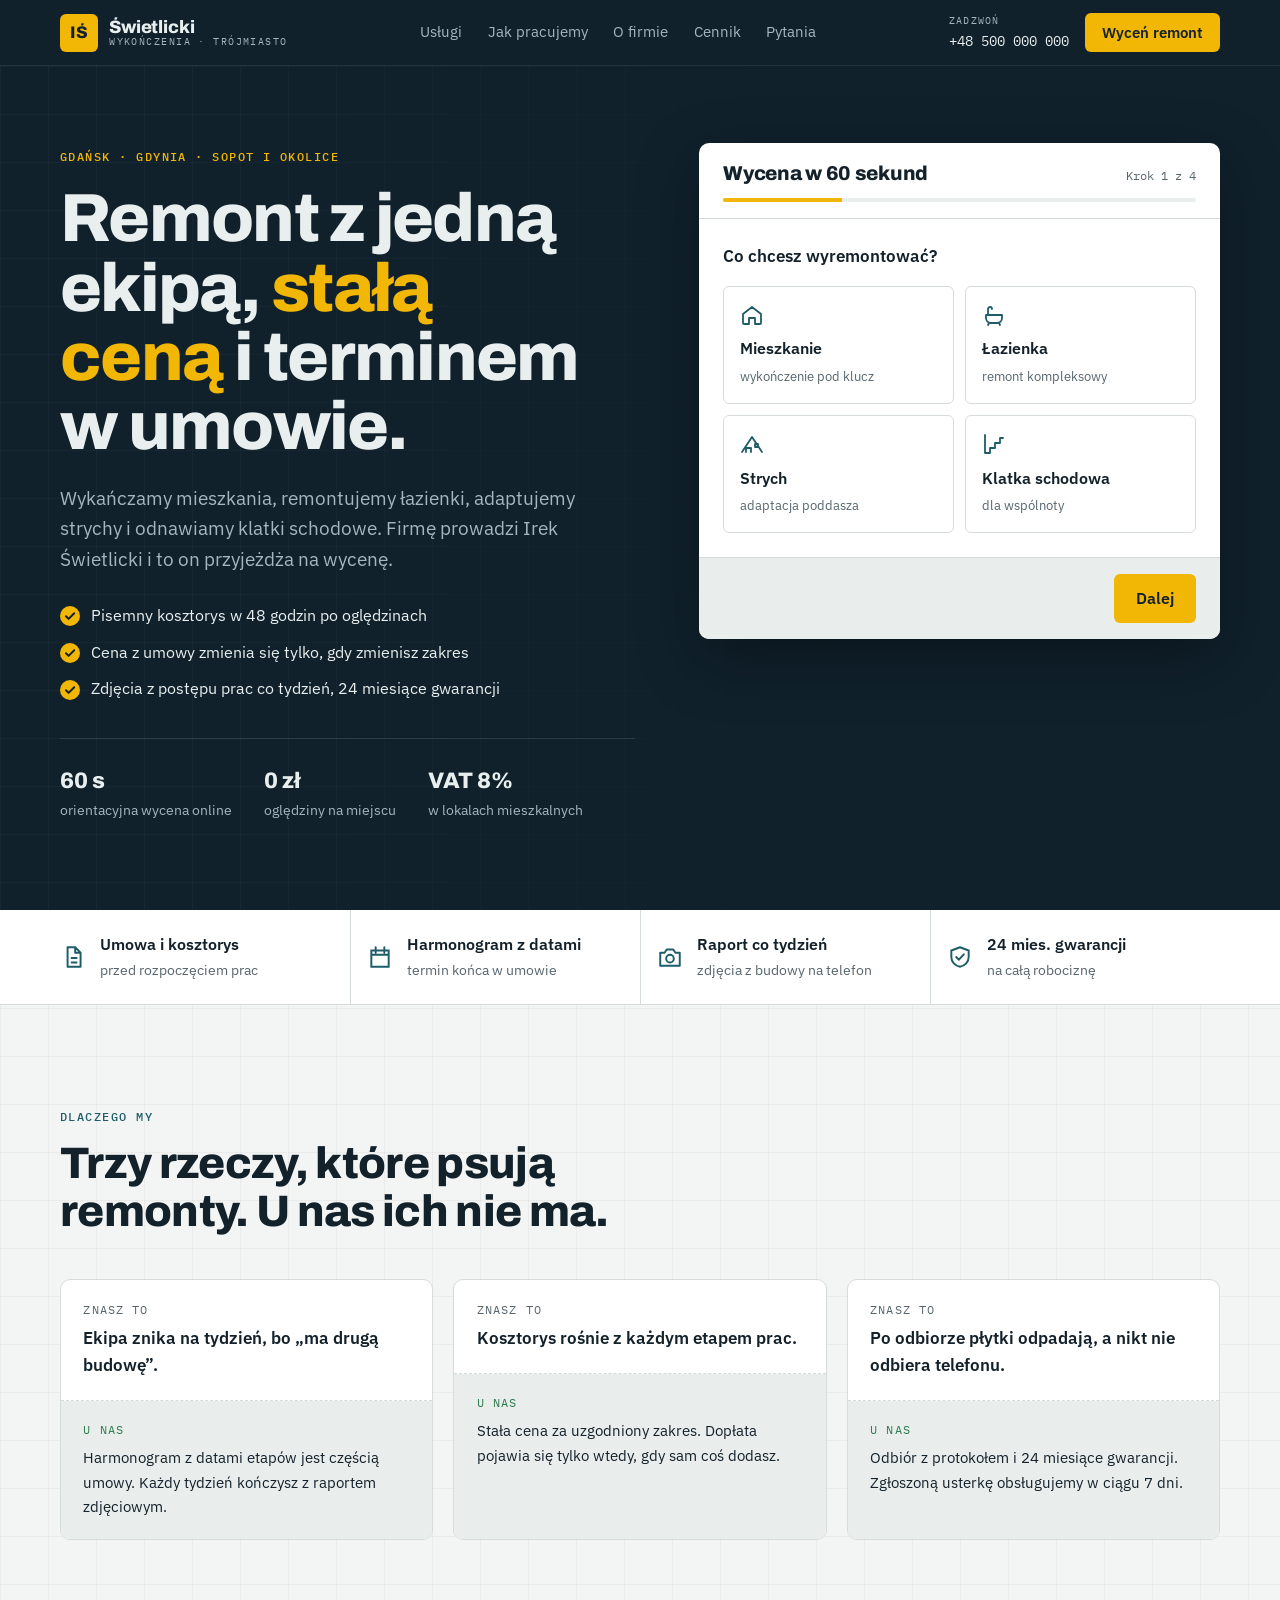
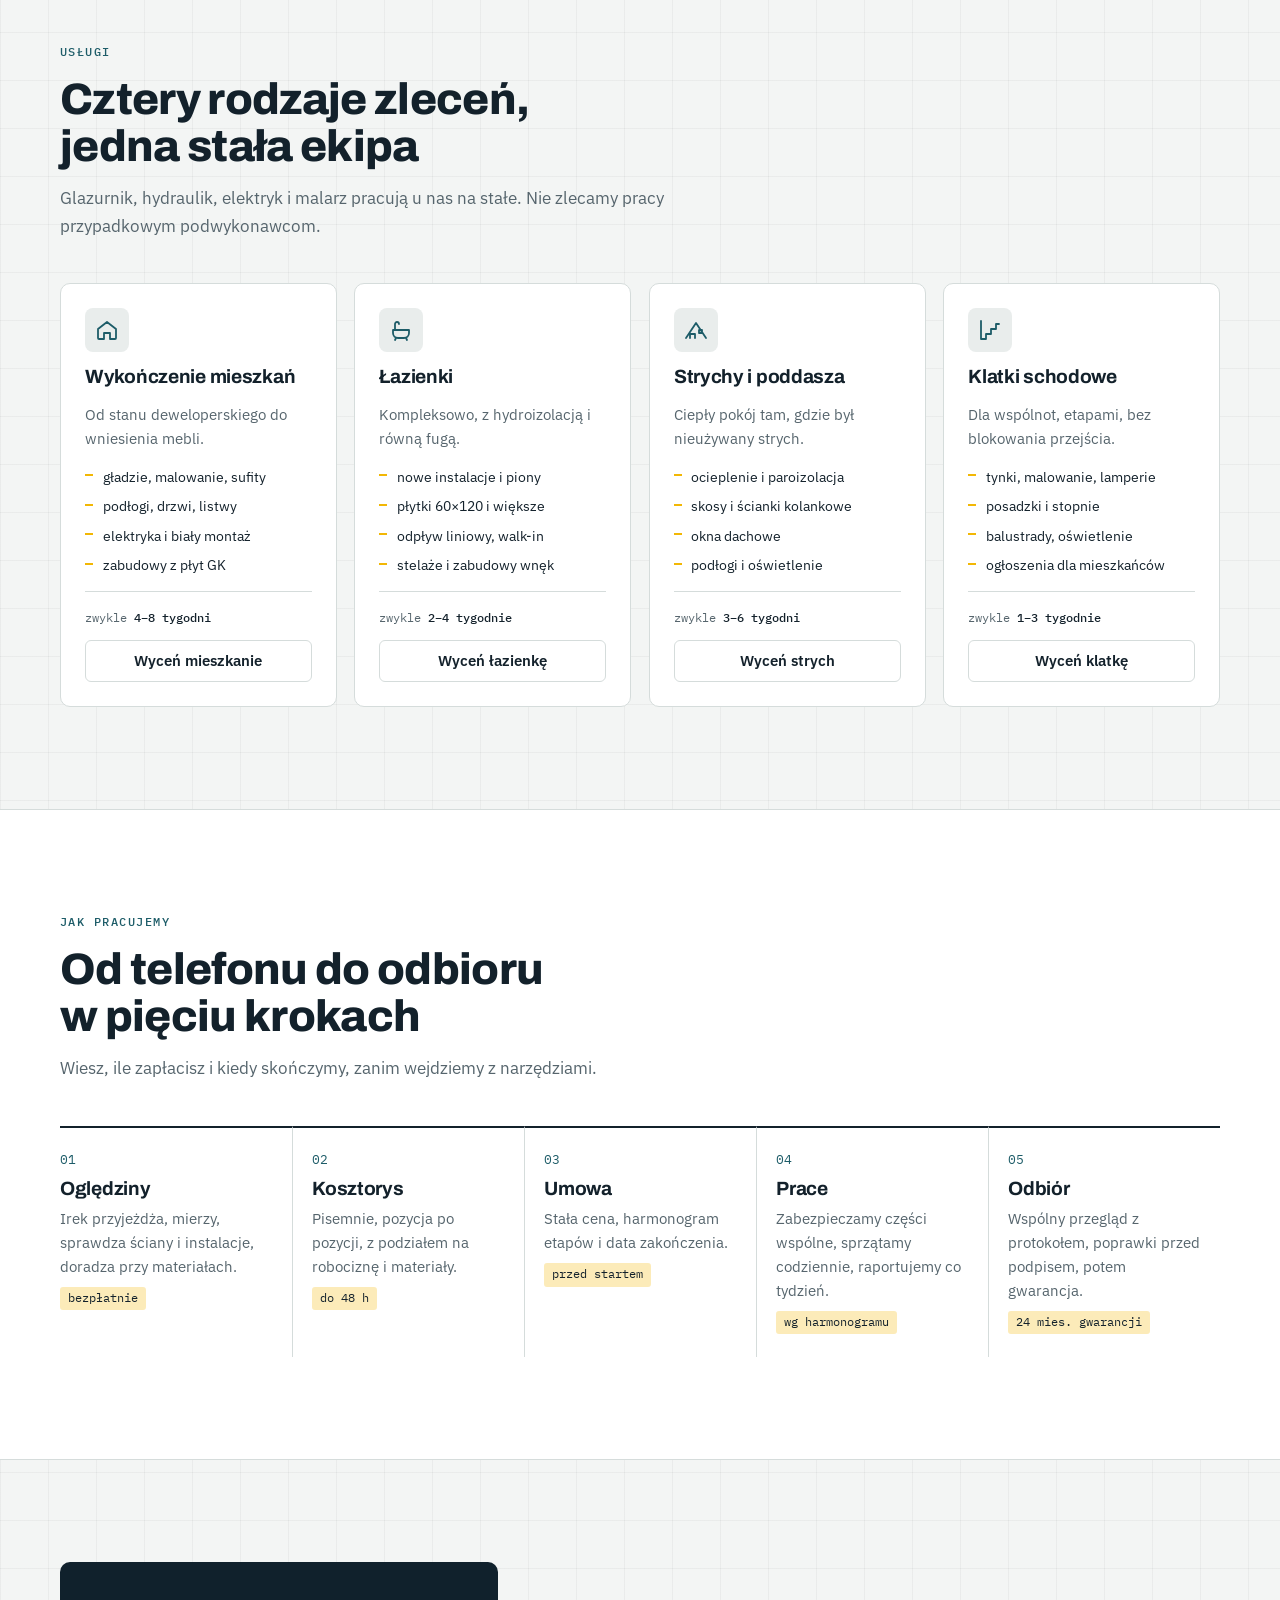
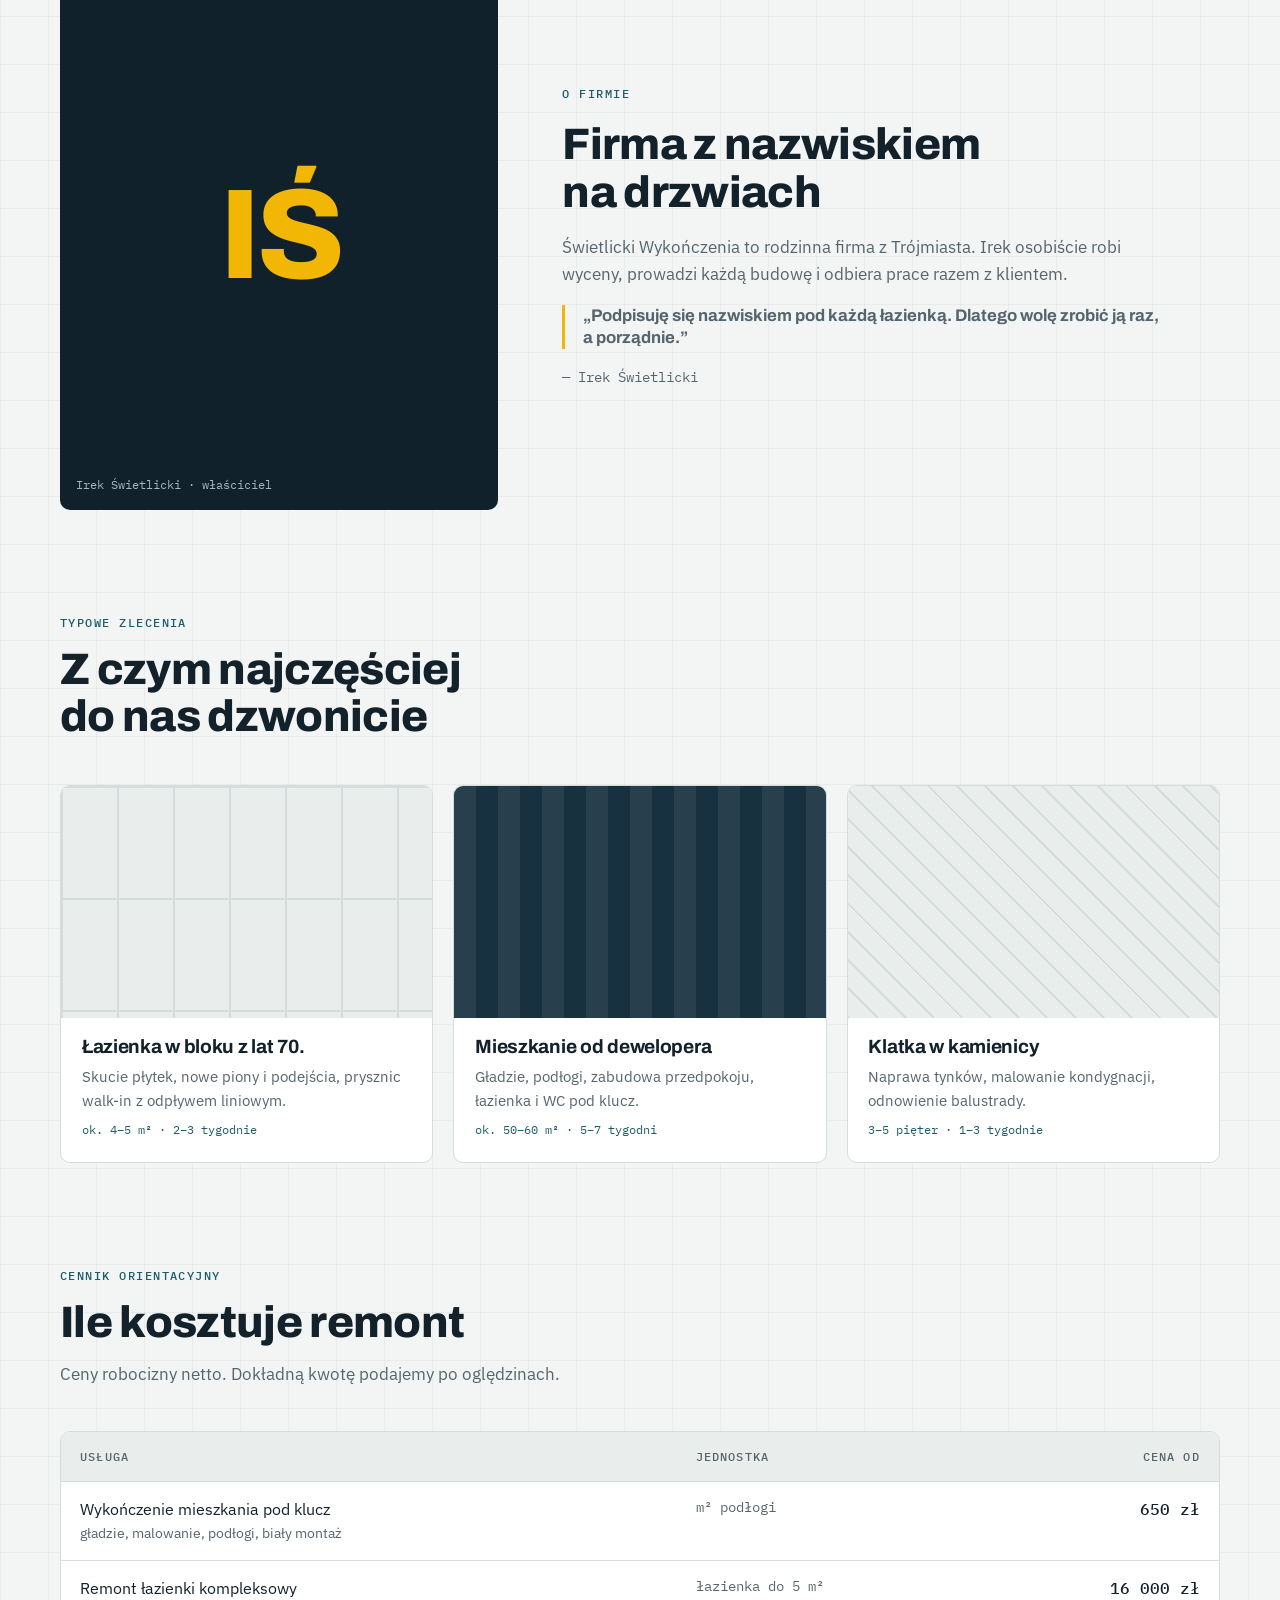
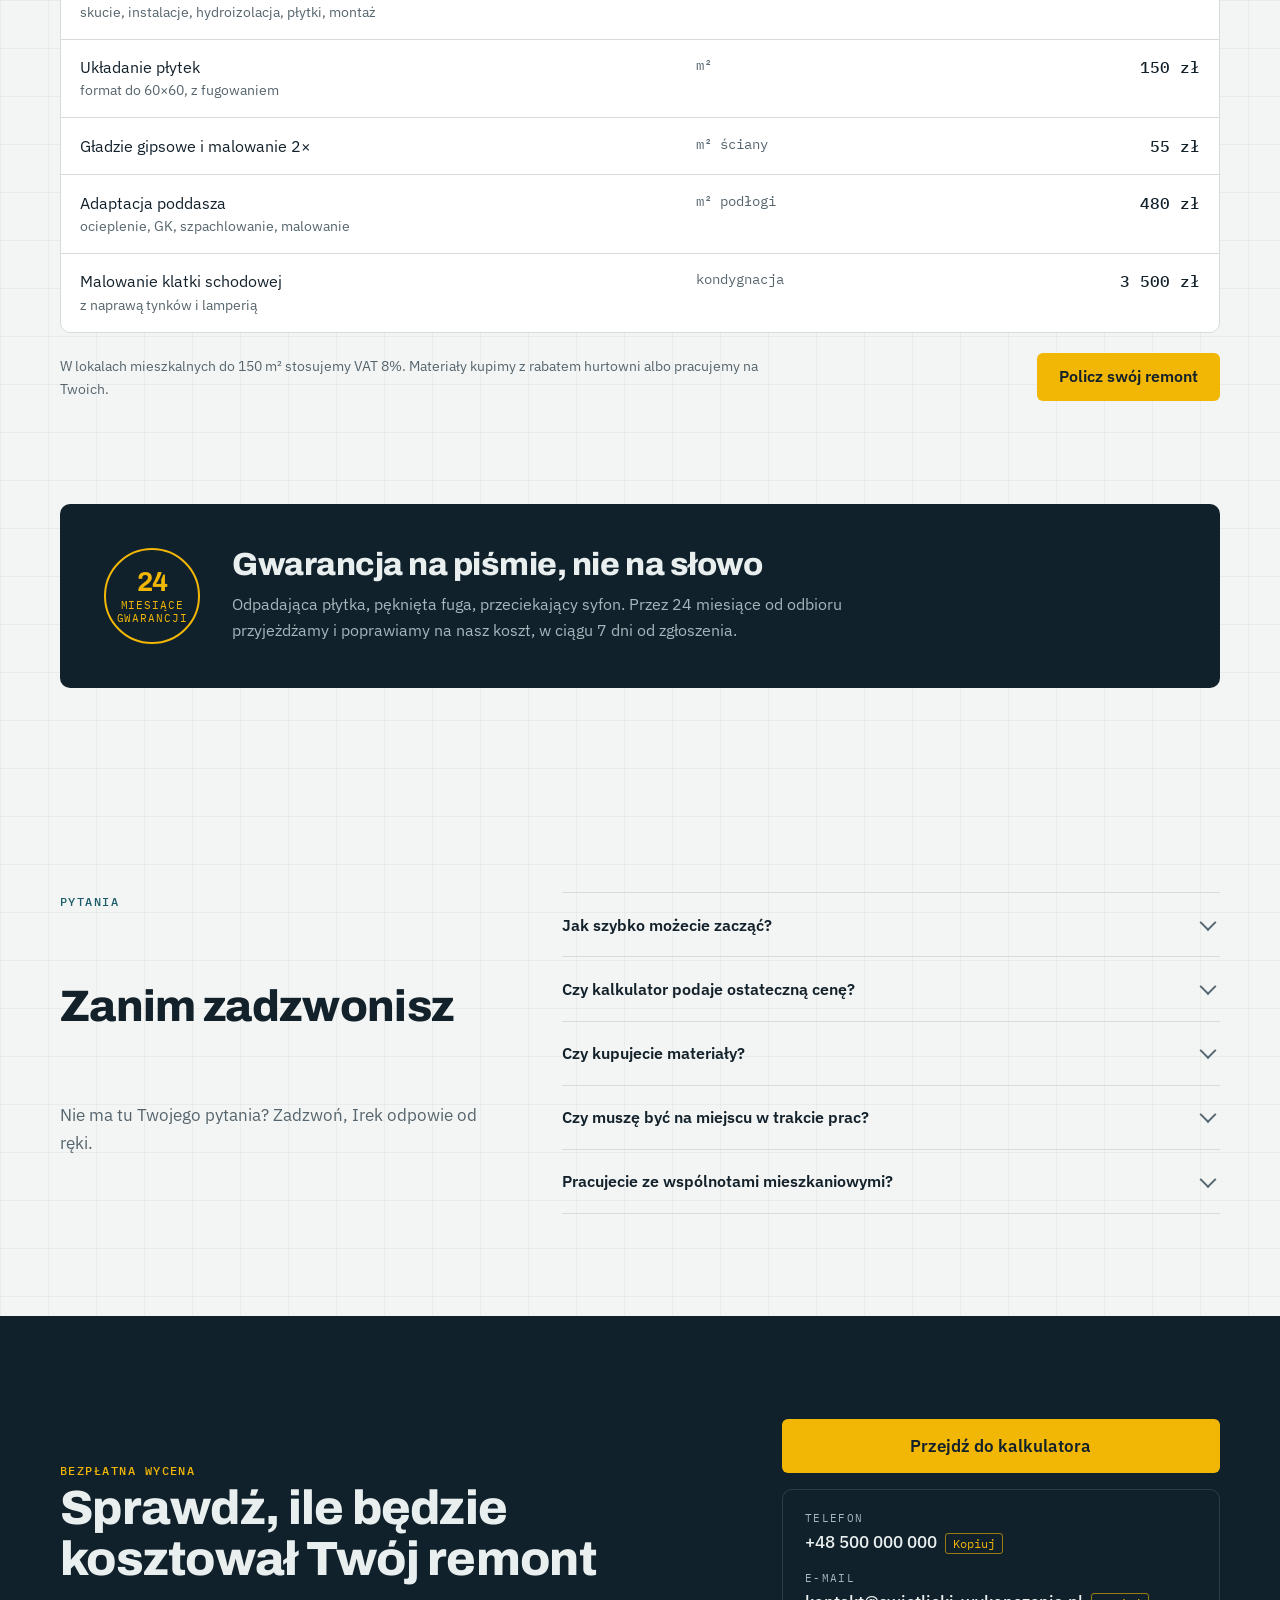
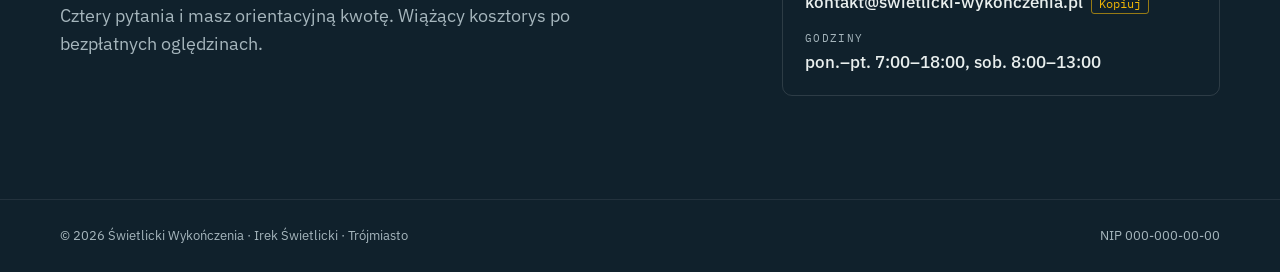
==== index.html @ 8add786a "Dodaj index.html Co-Authored-By: Claude Opus 5.5 <noreply@anthropic.com>" ====
<!doctype html>
<html lang="pl">
<head>
<meta charset="utf-8">
<meta name="viewport" content="width=device-width,initial-scale=1,viewport-fit=cover">
<meta name="robots" content="noindex">
<meta property="og:title" content="Świetlicki Wykończenia">
<meta property="og:description" content="Wykańczanie mieszkań, łazienek, strychów i klatek schodowych w Trójmieście. Wycena online w 60 sekund.">
<meta property="og:type" content="website">
<title>Świetlicki Wykończenia</title>
<meta name="claude:viewport-fit-sides" content="cover">
<meta name="description" content="Świetlicki Wykończenia — wykańczanie mieszkań, remonty łazienek, adaptacje strychów i klatek schodowych w Gdańsku, Gdyni i Sopocie. Wycena online w 60 sekund.">
<link rel="preconnect" href="https://fonts.googleapis.com">
<link rel="preconnect" href="https://fonts.gstatic.com" crossorigin>
<link rel="stylesheet" href="https://fonts.googleapis.com/css2?family=Archivo:wdth,wght@100,500..800&family=IBM+Plex+Sans:wght@400;500;600&family=IBM+Plex+Mono:wght@400;500&display=swap">
<style>
/* Układ: granatowy hero z kalkulatorem wyceny (lejek), dalej jasne sekcje na siatce fug; żółty tylko na akcjach */
:root{
  --bg:#F3F5F4; --surface:#FFFFFF; --sunk:#E9EDEC; --ink:#13212B; --muted:#56656D; --line:#D5DCDB;
  --navy:#10212C; --navy-2:#183140; --on-navy:#E9EFEE; --on-navy-muted:#A6B6BD;
  --accent:#F2B705; --accent-hover:#FFC51F; --on-accent:#13212B; --sea:#1D5C68; --ok:#2F7D4F;
  --grout:rgba(19,33,43,.045);
  --f-display:"Archivo","Helvetica Neue",Arial,sans-serif;
  --f-body:"IBM Plex Sans",system-ui,-apple-system,"Segoe UI",sans-serif;
  --f-mono:"IBM Plex Mono",ui-monospace,Menlo,Consolas,monospace;
  --r:6px; --r-lg:10px; --max:1200px;
  --shadow:0 1px 2px rgba(16,33,44,.06),0 8px 28px rgba(16,33,44,.08);
}
@media (prefers-color-scheme:dark){:root:not([data-theme="light"]){
  --bg:#0D171E; --surface:#15222B; --sunk:#111D25; --ink:#E6ECEB; --muted:#97A7AE; --line:#263843;
  --navy:#0A141A; --navy-2:#13232D; --sea:#7DBDC9; --ok:#5DBB83; --grout:rgba(230,236,235,.04);
  --shadow:0 1px 2px rgba(0,0,0,.3),0 8px 28px rgba(0,0,0,.35); color-scheme:dark}}
:root[data-theme="dark"]{
  --bg:#0D171E; --surface:#15222B; --sunk:#111D25; --ink:#E6ECEB; --muted:#97A7AE; --line:#263843;
  --navy:#0A141A; --navy-2:#13232D; --sea:#7DBDC9; --ok:#5DBB83; --grout:rgba(230,236,235,.04);
  --shadow:0 1px 2px rgba(0,0,0,.3),0 8px 28px rgba(0,0,0,.35); color-scheme:dark}

*{box-sizing:border-box}
[hidden]{display:none!important}
html{scroll-behavior:smooth;scroll-padding-top:84px}
@media (prefers-reduced-motion:reduce){html{scroll-behavior:auto}*{transition:none!important;animation:none!important}}
body{background:var(--bg);color:var(--ink);font-family:var(--f-body);font-size:1rem;line-height:1.6;-webkit-font-smoothing:antialiased;
  background-image:linear-gradient(var(--grout) 1px,transparent 1px),linear-gradient(90deg,var(--grout) 1px,transparent 1px);background-size:48px 48px}
body::before{content:"";position:fixed;inset:0 0 auto;height:env(safe-area-inset-top,0px);z-index:40;background:var(--navy)}
a{color:inherit}
:focus-visible{outline:3px solid var(--accent);outline-offset:2px}
.wrap{max-width:var(--max);margin-inline:auto;padding-left:max(20px,env(safe-area-inset-left,0px));padding-right:max(20px,env(safe-area-inset-right,0px))}
h1,h2,h3{font-family:var(--f-display);line-height:1.08;text-wrap:balance;margin:0;letter-spacing:-.015em;font-stretch:100%}
h2{font-size:clamp(1.9rem,3.6vw,2.75rem);font-weight:800}
h3{font-size:1.2rem;font-weight:700}
p{margin:0}
.eyebrow{font-family:var(--f-mono);font-size:.76rem;letter-spacing:.12em;text-transform:uppercase;color:var(--sea);font-weight:500}
section{padding-block:clamp(4rem,8vw,6.5rem)}
.sec-head{display:grid;gap:.85rem;max-width:42rem;margin-bottom:2.75rem}
.sec-head p{color:var(--muted);font-size:1.08rem}
.center{margin-inline:auto;text-align:center}

.btn{display:inline-flex;align-items:center;justify-content:center;gap:.55rem;font-family:var(--f-body);font-weight:600;font-size:1rem;text-decoration:none;
  padding:.85rem 1.3rem;border-radius:var(--r);border:1.5px solid transparent;cursor:pointer;transition:background .15s,transform .15s,border-color .15s;line-height:1.2}
.btn-primary{background:var(--accent);color:var(--on-accent)}
.btn-primary:hover{background:var(--accent-hover)}
.btn-primary:active{transform:translateY(1px)}
.btn-line{background:transparent;color:var(--ink);border-color:var(--line)}
.btn-line:hover{border-color:var(--ink)}
.btn-lg{padding:1rem 1.6rem;font-size:1.05rem}

/* header */
header{position:sticky;top:env(safe-area-inset-top,0px);z-index:30;background:var(--navy);color:var(--on-navy);border-bottom:1px solid rgba(255,255,255,.08)}
.nav{display:flex;align-items:center;justify-content:space-between;gap:1.25rem;padding-block:.8rem}
.logo{display:flex;align-items:center;gap:.7rem;text-decoration:none;line-height:1.05}
.logo-mark{width:38px;height:38px;flex:none;border-radius:6px;background:var(--accent);color:var(--on-accent);display:grid;place-items:center;
  font-family:var(--f-display);font-weight:800;font-size:1.05rem;letter-spacing:-.02em}
.logo b{display:block;font-family:var(--f-display);font-weight:800;font-size:1.12rem;letter-spacing:-.01em}
.logo small{display:block;font-family:var(--f-mono);font-size:.64rem;letter-spacing:.14em;color:var(--on-navy-muted);text-transform:uppercase}
.nav ul{display:flex;gap:1.6rem;list-style:none;margin:0;padding:0;font-size:.94rem}
.nav ul a{text-decoration:none;color:var(--on-navy-muted)}
.nav ul a:hover{color:var(--on-navy)}
.nav-right{display:flex;align-items:center;gap:1rem}
.nav-phone{font-family:var(--f-mono);font-size:.9rem;color:var(--on-navy);white-space:nowrap}
.nav-phone span{display:block;font-size:.64rem;letter-spacing:.12em;color:var(--on-navy-muted);text-transform:uppercase}
.nav .btn{padding:.6rem 1rem;font-size:.92rem}
@media (max-width:1020px){.nav ul{display:none}}
@media (max-width:640px){.nav-phone,.nav .btn{display:none}}

/* hero */
.hero{background:var(--navy);color:var(--on-navy);position:relative;overflow:hidden;padding-block:clamp(2.75rem,6vw,5rem) clamp(3rem,7vw,5.5rem)}
.hero::before{content:"";position:absolute;inset:0;pointer-events:none;
  background-image:linear-gradient(rgba(255,255,255,.035) 1px,transparent 1px),linear-gradient(90deg,rgba(255,255,255,.035) 1px,transparent 1px);background-size:48px 48px;
  mask-image:linear-gradient(90deg,#000 0%,transparent 70%)}
.hero-grid{position:relative;display:grid;grid-template-columns:1.05fr .95fr;gap:clamp(2rem,5vw,4.5rem);align-items:start}
.hero-grid>*{min-width:0}
@media (max-width:960px){.hero-grid{grid-template-columns:1fr}}
.hero .eyebrow{color:var(--accent)}
.hero h1{font-size:clamp(2.4rem,5.4vw,4.25rem);font-weight:800;letter-spacing:-.025em;margin-top:1rem;line-height:1.02}
.hero h1 em{font-style:normal;color:var(--accent)}
.hero .lead{font-size:clamp(1.05rem,1.5vw,1.2rem);color:var(--on-navy-muted);max-width:34rem;margin-top:1.3rem}
.checks{list-style:none;margin:1.75rem 0 0;padding:0;display:grid;gap:.7rem}
.checks li{display:flex;gap:.7rem;align-items:flex-start}
.checks svg{flex:none;margin-top:.2rem}
.hero-meta{display:flex;flex-wrap:wrap;gap:1.25rem 2rem;margin-top:2.25rem;padding-top:1.5rem;border-top:1px solid rgba(255,255,255,.1)}
.hero-meta div{display:grid;gap:.1rem}
.hero-meta b{font-family:var(--f-display);font-size:1.4rem;font-weight:800}
.hero-meta span{font-size:.85rem;color:var(--on-navy-muted)}

/* kalkulator / lejek */
.quiz{background:var(--surface);color:var(--ink);border-radius:var(--r-lg);box-shadow:0 20px 60px rgba(0,0,0,.35);overflow:hidden}
.quiz-head{padding:1.25rem 1.5rem 1rem;border-bottom:1px solid var(--line);display:grid;gap:.75rem}
.quiz-title{display:flex;justify-content:space-between;align-items:baseline;gap:1rem}
.quiz-title h2{font-size:1.25rem;font-weight:800}
.quiz-step{font-family:var(--f-mono);font-size:.78rem;color:var(--muted);white-space:nowrap}
.bar{height:4px;background:var(--sunk);border-radius:99px;overflow:hidden}
.bar i{display:block;height:100%;width:20%;background:var(--accent);transition:width .3s}
.quiz-body{padding:1.5rem}
.q{display:grid;gap:1rem}
.q-label{font-weight:600;font-size:1.05rem}
.q-hint{font-size:.88rem;color:var(--muted);margin-top:-.6rem}
.tiles{display:grid;grid-template-columns:1fr 1fr;gap:.7rem}
.tile{position:relative;display:grid;gap:.25rem;text-align:left;padding:1rem;border:1.5px solid var(--line);border-radius:var(--r);background:var(--surface);color:var(--ink);
  font:inherit;cursor:pointer;transition:border-color .15s,background .15s}
.tile:hover{border-color:var(--muted)}
.tile[aria-pressed="true"]{border-color:var(--ink);background:var(--sunk)}
.tile[aria-pressed="true"]::after{content:"";position:absolute;top:.7rem;right:.7rem;width:10px;height:10px;border-radius:50%;background:var(--accent);box-shadow:0 0 0 3px var(--surface)}
.tile b{font-weight:600}
.tile span{font-size:.82rem;color:var(--muted)}
.tile svg{margin-bottom:.35rem;color:var(--sea)}
.tiles.three{grid-template-columns:repeat(3,1fr)}
@media (max-width:480px){.tiles.three{grid-template-columns:1fr}}
.range-row{display:flex;align-items:center;gap:1rem}
.range-row input[type=range]{flex:1;accent-color:var(--accent);min-width:0}
.num-out{font-family:var(--f-mono);font-size:1.4rem;font-weight:500;min-width:6.5ch;text-align:right;font-variant-numeric:tabular-nums}
label{display:grid;gap:.35rem;font-size:.88rem;font-weight:500}
input[type=text],input[type=tel],select,textarea{font:inherit;font-size:1rem;color:var(--ink);background:var(--surface);border:1.5px solid var(--line);border-radius:var(--r);padding:.75rem .85rem;width:100%;min-width:0}
input:focus,select:focus,textarea:focus{outline:none;border-color:var(--ink);box-shadow:0 0 0 3px color-mix(in srgb,var(--accent) 45%,transparent)}
.row{display:grid;grid-template-columns:1fr 1fr;gap:.8rem}
@media (max-width:480px){.row{grid-template-columns:1fr}}
.quiz-foot{display:flex;justify-content:space-between;align-items:center;gap:1rem;padding:1rem 1.5rem;border-top:1px solid var(--line);background:var(--sunk)}
.link-btn{background:none;border:0;font:inherit;color:var(--muted);cursor:pointer;padding:.5rem 0;text-decoration:underline;text-underline-offset:3px}
.link-btn:disabled{visibility:hidden}
.estimate{background:var(--navy);color:var(--on-navy);border-radius:var(--r);padding:1.1rem 1.2rem;display:grid;gap:.3rem}
.estimate small{font-family:var(--f-mono);font-size:.72rem;letter-spacing:.1em;text-transform:uppercase;color:var(--on-navy-muted)}
.estimate b{font-family:var(--f-display);font-size:clamp(1.6rem,4vw,2.1rem);font-weight:800;letter-spacing:-.02em;font-variant-numeric:tabular-nums}
.estimate span{font-size:.84rem;color:var(--on-navy-muted)}
.consent{display:flex;gap:.6rem;align-items:flex-start;font-weight:400;font-size:.8rem;color:var(--muted)}
.consent input{margin-top:.2rem;accent-color:var(--ink)}
.err{font-size:.88rem;color:#B3261E;min-height:1.2em}
:root[data-theme="dark"] .err{color:#FF8A80}
@media (prefers-color-scheme:dark){:root:not([data-theme="light"]) .err{color:#FF8A80}}
.done{display:grid;gap:1rem;text-align:left}
.done-icon{width:48px;height:48px;border-radius:50%;background:color-mix(in srgb,var(--ok) 16%,transparent);color:var(--ok);display:grid;place-items:center}
.next-steps{list-style:none;margin:0;padding:0;display:grid;gap:.6rem;font-size:.95rem}
.next-steps li{display:grid;grid-template-columns:auto 1fr;gap:.7rem}
.next-steps li span{font-family:var(--f-mono);font-size:.78rem;color:var(--sea);padding-top:.15rem}
.secure{display:flex;gap:.45rem;align-items:center;font-size:.78rem;color:var(--muted)}

/* trust */
.trust{background:var(--surface);border-bottom:1px solid var(--line)}
.trust .wrap{display:grid;grid-template-columns:repeat(4,1fr)}
.trust .item{display:flex;gap:.85rem;align-items:center;padding:1.35rem 1rem;border-left:1px solid var(--line)}
.trust .item:first-child{border-left:0;padding-left:0}
.trust svg{flex:none;color:var(--sea)}
.trust b{display:block;font-weight:600;font-size:.97rem}
.trust span{font-size:.85rem;color:var(--muted)}
@media (max-width:900px){.trust .wrap{grid-template-columns:1fr 1fr}.trust .item:nth-child(3){border-left:0;padding-left:0}.trust .item:nth-child(n+3){border-top:1px solid var(--line)}}
@media (max-width:520px){.trust .wrap{grid-template-columns:1fr}.trust .item{border-left:0!important;padding-left:0;border-top:1px solid var(--line)}.trust .item:first-child{border-top:0}}

/* problem / rozwiązanie */
.pains{display:grid;grid-template-columns:repeat(3,1fr);gap:1.25rem}
@media (max-width:860px){.pains{grid-template-columns:1fr}}
.pain{background:var(--surface);border:1px solid var(--line);border-radius:var(--r-lg);overflow:hidden;display:grid;grid-template-rows:auto 1fr}
.pain .p-q{padding:1.3rem 1.4rem;border-bottom:1px dashed var(--line);display:grid;gap:.35rem}
.pain .p-q small{font-family:var(--f-mono);font-size:.72rem;letter-spacing:.1em;text-transform:uppercase;color:var(--muted)}
.pain .p-q p{font-weight:600;font-size:1.05rem}
.pain .p-a{padding:1.3rem 1.4rem;display:grid;gap:.35rem;background:var(--sunk);align-content:start}
.pain .p-a small{font-family:var(--f-mono);font-size:.72rem;letter-spacing:.1em;text-transform:uppercase;color:var(--ok)}
.pain .p-a p{color:var(--ink);font-size:.95rem}

/* usługi */
.services{display:grid;grid-template-columns:repeat(4,1fr);gap:1.1rem}
@media (max-width:1060px){.services{grid-template-columns:1fr 1fr}}
@media (max-width:560px){.services{grid-template-columns:1fr}}
.svc{background:var(--surface);border:1px solid var(--line);border-radius:var(--r-lg);padding:1.5rem;display:grid;gap:.9rem;grid-template-rows:auto auto auto 1fr auto;min-width:0;transition:box-shadow .2s,border-color .2s}
.svc:hover{box-shadow:var(--shadow);border-color:transparent}
.svc-ic{width:44px;height:44px;border-radius:8px;background:var(--sunk);display:grid;place-items:center;color:var(--sea)}
.svc p{color:var(--muted);font-size:.95rem}
.svc ul{margin:0;padding:0;list-style:none;display:grid;gap:.4rem;font-size:.9rem}
.svc li{padding-left:1.1rem;position:relative}
.svc li::before{content:"";position:absolute;left:0;top:.65em;width:.5rem;height:2px;background:var(--accent)}
.svc-foot{display:grid;gap:.75rem;border-top:1px solid var(--line);padding-top:1rem}
.svc-foot .mono{font-family:var(--f-mono);font-size:.78rem;color:var(--muted)}
.svc-foot .mono b{color:var(--ink);font-weight:500}
.svc .btn{width:100%;padding:.7rem 1rem;font-size:.92rem}

/* proces */
.process-band{background:var(--surface);border-block:1px solid var(--line)}
.process{display:grid;grid-template-columns:repeat(5,1fr);gap:0;counter-reset:step;list-style:none;margin:0;padding:0}
@media (max-width:980px){.process{grid-template-columns:1fr}}
.step{padding:1.4rem 1.2rem 1.4rem 0;border-top:2px solid var(--ink);display:grid;gap:.5rem;align-content:start}
@media (min-width:981px){.step+.step{padding-left:1.2rem;border-left:1px solid var(--line)}}
@media (max-width:980px){.step{grid-template-columns:3rem 1fr;column-gap:.5rem}.step>*:not(.n){grid-column:2}}
.step .n{font-family:var(--f-mono);font-size:.8rem;color:var(--sea)}
.step::before{counter-increment:step}
.step p{color:var(--muted);font-size:.93rem}
.tag{font-family:var(--f-mono);font-size:.74rem;justify-self:start;padding:.15rem .5rem;border-radius:3px;background:color-mix(in srgb,var(--accent) 28%,transparent);color:var(--ink)}

/* o firmie */
.about{display:grid;grid-template-columns:.8fr 1.2fr;gap:clamp(2rem,5vw,4rem);align-items:center}
.about>*{min-width:0}
@media (max-width:860px){.about{grid-template-columns:1fr}}
.portrait{aspect-ratio:4/5;max-width:100%;border-radius:var(--r-lg);background:var(--navy);position:relative;overflow:hidden;display:grid;place-items:center}
.portrait img{width:100%;height:100%;object-fit:cover}
.portrait .mono-big{font-family:var(--f-display);font-weight:800;font-size:clamp(5rem,14vw,8rem);color:var(--accent);letter-spacing:-.04em}
.portrait .cap{position:absolute;left:1rem;bottom:1rem;right:1rem;font-family:var(--f-mono);font-size:.74rem;color:var(--on-navy-muted)}
.about-text{display:grid;gap:1.1rem}
.about-text p{color:var(--muted);font-size:1.05rem;max-width:38rem}
.quote{font-family:var(--f-display);font-size:clamp(1.25rem,2.2vw,1.6rem);font-weight:700;line-height:1.3;color:var(--ink);border-left:3px solid var(--accent);padding-left:1.1rem;max-width:36rem}
.sign{font-family:var(--f-mono);font-size:.85rem;color:var(--muted)}

/* typowe zlecenia */
.works{display:grid;grid-template-columns:repeat(3,1fr);gap:1.25rem}
@media (max-width:900px){.works{grid-template-columns:1fr 1fr}}
@media (max-width:560px){.works{grid-template-columns:1fr}}
.work{background:var(--surface);border:1px solid var(--line);border-radius:var(--r-lg);overflow:hidden;display:grid;min-width:0}
.ph{aspect-ratio:16/10;max-width:100%;position:relative;overflow:hidden}
.ph img{width:100%;height:100%;object-fit:cover;display:block}
.ph.t1{background:var(--sunk);background-image:linear-gradient(var(--line) 2px,transparent 2px),linear-gradient(90deg,var(--line) 2px,transparent 2px);background-size:56px 112px}
.ph.t2{background:var(--navy-2);background-image:linear-gradient(90deg,rgba(255,255,255,.07) 50%,transparent 50%);background-size:44px 100%}
.ph.t3{background:var(--sunk);background-image:repeating-linear-gradient(45deg,var(--line) 0 2px,transparent 2px 20px)}
.work-b{padding:1.2rem 1.3rem 1.4rem;display:grid;gap:.45rem}
.work-b p{color:var(--muted);font-size:.93rem}
.work-b .spec{font-family:var(--f-mono);font-size:.78rem;color:var(--sea)}

/* cennik */
.price-wrap{overflow-x:auto;border:1px solid var(--line);border-radius:var(--r-lg);background:var(--surface)}
table{width:100%;border-collapse:collapse;min-width:540px}
th,td{text-align:left;padding:.95rem 1.2rem;border-bottom:1px solid var(--line);vertical-align:top}
th{font-family:var(--f-mono);font-size:.72rem;letter-spacing:.1em;text-transform:uppercase;color:var(--muted);font-weight:500;background:var(--sunk)}
td.num,th.num{text-align:right}
td.num{font-family:var(--f-mono);font-variant-numeric:tabular-nums;white-space:nowrap;font-weight:500}
td.unit{font-family:var(--f-mono);font-size:.85rem;color:var(--muted);white-space:nowrap}
tr:last-child td{border-bottom:0}
td small{display:block;color:var(--muted);font-size:.85rem}
.price-foot{display:flex;justify-content:space-between;align-items:center;gap:1rem 2rem;flex-wrap:wrap;margin-top:1.25rem}
.price-foot p{color:var(--muted);font-size:.9rem;max-width:44rem}

/* gwarancja */
.guarantee{background:var(--navy);color:var(--on-navy);border-radius:var(--r-lg);padding:clamp(1.75rem,4vw,2.75rem);display:grid;grid-template-columns:auto 1fr;gap:1.5rem 2rem;align-items:center}
@media (max-width:640px){.guarantee{grid-template-columns:1fr}}
.seal{width:96px;height:96px;border-radius:50%;border:2px solid var(--accent);display:grid;place-items:center;text-align:center;font-family:var(--f-mono);font-size:.68rem;letter-spacing:.08em;color:var(--accent);line-height:1.2}
.seal b{display:block;font-family:var(--f-display);font-size:1.7rem;letter-spacing:-.02em}
.guarantee h2{font-size:clamp(1.5rem,2.8vw,2rem)}
.guarantee p{color:var(--on-navy-muted);margin-top:.6rem;max-width:44rem}

/* faq */
.faq-grid{display:grid;grid-template-columns:.8fr 1.2fr;gap:clamp(2rem,5vw,4rem)}
.faq-grid>*{min-width:0}
@media (max-width:860px){.faq-grid{grid-template-columns:1fr}}
.faq{border-top:1px solid var(--line)}
details{border-bottom:1px solid var(--line)}
summary{cursor:pointer;list-style:none;padding:1.15rem 2.5rem 1.15rem 0;font-weight:600;font-size:1.03rem;position:relative}
summary::-webkit-details-marker{display:none}
summary::after{content:"";position:absolute;right:.4rem;top:50%;width:10px;height:10px;border-right:2px solid var(--muted);border-bottom:2px solid var(--muted);transform:translateY(-70%) rotate(45deg);transition:transform .2s}
details[open] summary::after{transform:translateY(-30%) rotate(-135deg)}
details p{padding:0 0 1.25rem;color:var(--muted);max-width:44rem}

/* final cta */
.final{background:var(--navy);color:var(--on-navy)}
.final-grid{display:grid;grid-template-columns:1.2fr .8fr;gap:2rem 4rem;align-items:center}
.final-grid>*{min-width:0}
@media (max-width:860px){.final-grid{grid-template-columns:1fr}}
.final h2{font-size:clamp(2rem,4vw,3rem)}
.final p{color:var(--on-navy-muted);font-size:1.1rem;margin-top:1rem;max-width:34rem}
.final-actions{display:grid;gap:1rem}
.contact-card{border:1px solid rgba(255,255,255,.12);border-radius:var(--r-lg);padding:1.25rem 1.4rem;display:grid;gap:.9rem}
.contact-card dt{font-family:var(--f-mono);font-size:.7rem;letter-spacing:.12em;text-transform:uppercase;color:var(--on-navy-muted)}
.contact-card dd{margin:0;font-size:1.08rem;font-weight:500;overflow-wrap:anywhere;user-select:all}
.contact-card dl{margin:0;display:grid;gap:.9rem}
.copy{font-family:var(--f-mono);font-size:.72rem;background:transparent;color:var(--accent);border:1px solid color-mix(in srgb,var(--accent) 60%,transparent);border-radius:3px;padding:.12rem .45rem;margin-left:.5rem;cursor:pointer;vertical-align:middle;user-select:none}

footer{background:var(--navy);color:var(--on-navy-muted);border-top:1px solid rgba(255,255,255,.08)}
footer .wrap{display:flex;justify-content:space-between;flex-wrap:wrap;gap:.75rem 2rem;padding-block:1.6rem;font-size:.82rem}

.mobile-cta{display:none}
@media (max-width:640px){
  .mobile-cta{display:flex;gap:.6rem;position:fixed;left:0;right:0;bottom:0;z-index:35;background:var(--navy);border-top:1px solid rgba(255,255,255,.1);
    padding:.6rem max(12px,env(safe-area-inset-right,0px)) calc(.6rem + env(safe-area-inset-bottom,0px)) max(12px,env(safe-area-inset-left,0px))}
  .mobile-cta a{flex:1;padding:.8rem;font-size:.95rem}
  .mobile-cta .btn-line{color:var(--on-navy);border-color:rgba(255,255,255,.3)}
  footer .wrap{padding-bottom:5.5rem}
}
</style>
<style>body{margin:0}img{max-width:100%}</style>
</head>
<body>

<svg width="0" height="0" style="position:absolute" aria-hidden="true">
  <symbol id="i-check" viewBox="0 0 20 20"><circle cx="10" cy="10" r="10" fill="#F2B705"/><path d="M6 10.3l2.6 2.6L14.2 7.3" fill="none" stroke="#13212B" stroke-width="2" stroke-linecap="round" stroke-linejoin="round"/></symbol>
  <symbol id="i-home" viewBox="0 0 24 24"><path d="M3 11l9-7 9 7v9a1 1 0 0 1-1 1h-5v-6H9v6H4a1 1 0 0 1-1-1z" fill="none" stroke="currentColor" stroke-width="1.8" stroke-linejoin="round"/></symbol>
  <symbol id="i-bath" viewBox="0 0 24 24"><path d="M4 12h16v3a5 5 0 0 1-5 5H9a5 5 0 0 1-5-5zM6 12V6a2 2 0 0 1 4 0M7 20l-1 2M17 20l1 2" fill="none" stroke="currentColor" stroke-width="1.8" stroke-linecap="round" stroke-linejoin="round"/></symbol>
  <symbol id="i-roof" viewBox="0 0 24 24"><path d="M2 20L12 5l10 15M6 20v-4h5v4M15 12h3v3h-3z" fill="none" stroke="currentColor" stroke-width="1.8" stroke-linecap="round" stroke-linejoin="round"/></symbol>
  <symbol id="i-stairs" viewBox="0 0 24 24"><path d="M3 21h5v-5h5v-5h5V6h3M3 21V3" fill="none" stroke="currentColor" stroke-width="1.8" stroke-linecap="round" stroke-linejoin="round"/></symbol>
  <symbol id="i-doc" viewBox="0 0 24 24"><path d="M7 3h7l5 5v13H7zM14 3v5h5M10 13h6M10 17h6" fill="none" stroke="currentColor" stroke-width="1.8" stroke-linejoin="round"/></symbol>
  <symbol id="i-shield" viewBox="0 0 24 24"><path d="M12 3l8 3v6c0 4.5-3.4 8.3-8 9-4.6-.7-8-4.5-8-9V6z M8.5 12l2.5 2.5 4.5-5" fill="none" stroke="currentColor" stroke-width="1.8" stroke-linejoin="round" stroke-linecap="round"/></symbol>
  <symbol id="i-cal" viewBox="0 0 24 24"><path d="M4 6h16v15H4zM4 10h16M8 3v5M16 3v5" fill="none" stroke="currentColor" stroke-width="1.8" stroke-linecap="round"/></symbol>
  <symbol id="i-cam" viewBox="0 0 24 24"><path d="M3 8h4l2-3h6l2 3h4v12H3z" fill="none" stroke="currentColor" stroke-width="1.8" stroke-linejoin="round"/><circle cx="12" cy="13.5" r="3.5" fill="none" stroke="currentColor" stroke-width="1.8"/></symbol>
  <symbol id="i-lock" viewBox="0 0 24 24"><path d="M6 11h12v10H6zM8.5 11V8a3.5 3.5 0 0 1 7 0v3" fill="none" stroke="currentColor" stroke-width="1.8"/></symbol>
</svg>

<header>
  <div class="wrap nav">
    <a class="logo" href="#top" aria-label="Świetlicki Wykończenia — strona główna">
      <span class="logo-mark" aria-hidden="true">IŚ</span>
      <span><b>Świetlicki</b><small>Wykończenia · Trójmiasto</small></span>
    </a>
    <ul>
      <li><a href="#uslugi">Usługi</a></li>
      <li><a href="#proces">Jak pracujemy</a></li>
      <li><a href="#o-firmie">O firmie</a></li>
      <li><a href="#cennik">Cennik</a></li>
      <li><a href="#faq">Pytania</a></li>
    </ul>
    <div class="nav-right">
      <div class="nav-phone"><span>Zadzwoń</span>+48 500 000 000</div>
      <a class="btn btn-primary" href="#wycena">Wyceń remont</a>
    </div>
  </div>
</header>

<main id="top">
  <section class="hero">
    <div class="wrap hero-grid">
      <div>
        <span class="eyebrow">Gdańsk · Gdynia · Sopot i okolice</span>
        <h1>Remont z jedną ekipą, <em>stałą ceną</em> i&nbsp;terminem w&nbsp;umowie.</h1>
        <p class="lead">Wykańczamy mieszkania, remontujemy łazienki, adaptujemy strychy i odnawiamy klatki schodowe. Firmę prowadzi Irek Świetlicki i to on przyjeżdża na wycenę.</p>
        <ul class="checks">
          <li><svg width="20" height="20"><use href="#i-check"/></svg><span>Pisemny kosztorys w 48 godzin po oględzinach</span></li>
          <li><svg width="20" height="20"><use href="#i-check"/></svg><span>Cena z umowy zmienia się tylko, gdy zmienisz zakres</span></li>
          <li><svg width="20" height="20"><use href="#i-check"/></svg><span>Zdjęcia z postępu prac co tydzień, 24 miesiące gwarancji</span></li>
        </ul>
        <div class="hero-meta">
          <div><b>60 s</b><span>orientacyjna wycena online</span></div>
          <div><b>0 zł</b><span>oględziny na miejscu</span></div>
          <div><b>VAT 8%</b><span>w lokalach mieszkalnych</span></div>
        </div>
      </div>

      <!-- LEJEK: kalkulator wyceny. Wysyłka: wpisz adres endpointu w data-endpoint -->
      <div class="quiz" id="wycena" data-endpoint="">
        <div class="quiz-head">
          <div class="quiz-title"><h2>Wycena w 60 sekund</h2><span class="quiz-step" id="q-step">Krok 1 z 4</span></div>
          <div class="bar" aria-hidden="true"><i id="q-bar"></i></div>
        </div>
        <div class="quiz-body">
          <div class="q" data-step="1">
            <p class="q-label">Co chcesz wyremontować?</p>
            <div class="tiles" role="group" aria-label="Rodzaj prac">
              <button type="button" class="tile" data-k="type" data-v="mieszkanie" aria-pressed="false"><svg width="24" height="24"><use href="#i-home"/></svg><b>Mieszkanie</b><span>wykończenie pod klucz</span></button>
              <button type="button" class="tile" data-k="type" data-v="lazienka" aria-pressed="false"><svg width="24" height="24"><use href="#i-bath"/></svg><b>Łazienka</b><span>remont kompleksowy</span></button>
              <button type="button" class="tile" data-k="type" data-v="strych" aria-pressed="false"><svg width="24" height="24"><use href="#i-roof"/></svg><b>Strych</b><span>adaptacja poddasza</span></button>
              <button type="button" class="tile" data-k="type" data-v="klatka" aria-pressed="false"><svg width="24" height="24"><use href="#i-stairs"/></svg><b>Klatka schodowa</b><span>dla wspólnoty</span></button>
            </div>
          </div>

          <div class="q" data-step="2" hidden>
            <p class="q-label" id="size-label">Jaki metraż?</p>
            <p class="q-hint" id="size-hint">Wystarczy orientacyjnie.</p>
            <div class="range-row">
              <input type="range" id="q-size" min="2" max="150" step="1" value="50" aria-labelledby="size-label">
              <output class="num-out" id="q-size-out" for="q-size">50 m²</output>
            </div>
            <label for="q-city">Gdzie?
              <select id="q-city"><option>Gdańsk</option><option>Gdynia</option><option>Sopot</option><option>Rumia / Reda</option><option>Pruszcz Gd. / Żukowo</option><option>Inna miejscowość</option></select>
            </label>
          </div>

          <div class="q" data-step="3" hidden>
            <p class="q-label">Jaki standard wykończenia?</p>
            <div class="tiles three" role="group" aria-label="Standard">
              <button type="button" class="tile" data-k="std" data-v="0" aria-pressed="false"><b>Podstawowy</b><span>solidnie, bez dodatków</span></button>
              <button type="button" class="tile" data-k="std" data-v="1" aria-pressed="true"><b>Średni</b><span>najczęściej wybierany</span></button>
              <button type="button" class="tile" data-k="std" data-v="2" aria-pressed="false"><b>Wysoki</b><span>duże formaty, zabudowy</span></button>
            </div>
            <label for="q-when">Kiedy chcesz zacząć?
              <select id="q-when"><option>Jak najszybciej</option><option selected>W ciągu 1–3 miesięcy</option><option>Za 3–6 miesięcy</option><option>Jeszcze nie wiem</option></select>
            </label>
          </div>

          <div class="q" data-step="4" hidden>
            <div class="estimate" aria-live="polite">
              <small>Orientacyjny koszt robocizny</small>
              <b id="q-est">—</b>
              <span id="q-est-note">netto, bez materiałów</span>
            </div>
            <p class="q-hint" style="margin-top:0">Zostaw numer, a Irek oddzwoni, doprecyzuje zakres i umówi bezpłatne oględziny.</p>
            <div class="row">
              <label for="q-name">Imię<input type="text" id="q-name" autocomplete="given-name"></label>
              <label for="q-phone">Telefon<input type="tel" id="q-phone" autocomplete="tel" inputmode="tel" placeholder="600 123 456"></label>
            </div>
            <label class="consent" for="q-rodo"><input type="checkbox" id="q-rodo"> Zgadzam się na kontakt telefoniczny w sprawie wyceny. Dane wykorzystamy tylko w tym celu.</label>
            <p class="err" id="q-err" role="alert"></p>
          </div>

          <div class="q done" data-step="5" hidden>
            <div class="done-icon"><svg width="24" height="24" viewBox="0 0 24 24"><path d="M5 12.5l4.5 4.5L19 7.5" fill="none" stroke="currentColor" stroke-width="2.4" stroke-linecap="round" stroke-linejoin="round"/></svg></div>
            <p class="q-label" id="done-title">Dziękujemy, zgłoszenie przyjęte</p>
            <ul class="next-steps">
              <li><span>01</span><p>Oddzwonimy w godzinach pracy, zwykle w ciągu 2 godzin.</p></li>
              <li><span>02</span><p>Umówimy bezpłatne oględziny w dogodnym terminie.</p></li>
              <li><span>03</span><p>Pisemny kosztorys dostaniesz do 48 godzin po wizycie.</p></li>
            </ul>
          </div>
        </div>
        <div class="quiz-foot">
          <button type="button" class="link-btn" id="q-back" disabled>Wstecz</button>
          <span class="secure" id="q-secure" hidden><svg width="14" height="14"><use href="#i-lock"/></svg>Bez spamu i newslettera</span>
          <button type="button" class="btn btn-primary" id="q-next" disabled>Dalej</button>
        </div>
      </div>
    </div>
  </section>

  <div class="trust">
    <div class="wrap">
      <div class="item"><svg width="26" height="26"><use href="#i-doc"/></svg><div><b>Umowa i kosztorys</b><span>przed rozpoczęciem prac</span></div></div>
      <div class="item"><svg width="26" height="26"><use href="#i-cal"/></svg><div><b>Harmonogram z datami</b><span>termin końca w umowie</span></div></div>
      <div class="item"><svg width="26" height="26"><use href="#i-cam"/></svg><div><b>Raport co tydzień</b><span>zdjęcia z budowy na telefon</span></div></div>
      <div class="item"><svg width="26" height="26"><use href="#i-shield"/></svg><div><b>24 mies. gwarancji</b><span>na całą robociznę</span></div></div>
    </div>
  </div>

  <section>
    <div class="wrap">
      <div class="sec-head">
        <span class="eyebrow">Dlaczego my</span>
        <h2>Trzy rzeczy, które psują remonty. U nas ich nie ma.</h2>
      </div>
      <div class="pains">
        <article class="pain">
          <div class="p-q"><small>Znasz to</small><p>Ekipa znika na tydzień, bo „ma drugą budowę”.</p></div>
          <div class="p-a"><small>U nas</small><p>Harmonogram z datami etapów jest częścią umowy. Każdy tydzień kończysz z raportem zdjęciowym.</p></div>
        </article>
        <article class="pain">
          <div class="p-q"><small>Znasz to</small><p>Kosztorys rośnie z każdym etapem prac.</p></div>
          <div class="p-a"><small>U nas</small><p>Stała cena za uzgodniony zakres. Dopłata pojawia się tylko wtedy, gdy sam coś dodasz.</p></div>
        </article>
        <article class="pain">
          <div class="p-q"><small>Znasz to</small><p>Po odbiorze płytki odpadają, a nikt nie odbiera telefonu.</p></div>
          <div class="p-a"><small>U nas</small><p>Odbiór z protokołem i 24 miesiące gwarancji. Zgłoszoną usterkę obsługujemy w ciągu 7 dni.</p></div>
        </article>
      </div>
    </div>
  </section>

  <section id="uslugi" style="padding-top:0">
    <div class="wrap">
      <div class="sec-head">
        <span class="eyebrow">Usługi</span>
        <h2>Cztery rodzaje zleceń, jedna stała ekipa</h2>
        <p>Glazurnik, hydraulik, elektryk i malarz pracują u nas na stałe. Nie zlecamy pracy przypadkowym podwykonawcom.</p>
      </div>
      <div class="services">
        <article class="svc">
          <div class="svc-ic"><svg width="24" height="24"><use href="#i-home"/></svg></div>
          <h3>Wykończenie mieszkań</h3>
          <p>Od stanu deweloperskiego do wniesienia mebli.</p>
          <ul><li>gładzie, malowanie, sufity</li><li>podłogi, drzwi, listwy</li><li>elektryka i biały montaż</li><li>zabudowy z płyt GK</li></ul>
          <div class="svc-foot"><span class="mono">zwykle <b>4–8 tygodni</b></span><a class="btn btn-line" href="#wycena" data-pick="mieszkanie">Wyceń mieszkanie</a></div>
        </article>
        <article class="svc">
          <div class="svc-ic"><svg width="24" height="24"><use href="#i-bath"/></svg></div>
          <h3>Łazienki</h3>
          <p>Kompleksowo, z hydroizolacją i równą fugą.</p>
          <ul><li>nowe instalacje i piony</li><li>płytki 60×120 i większe</li><li>odpływ liniowy, walk-in</li><li>stelaże i zabudowy wnęk</li></ul>
          <div class="svc-foot"><span class="mono">zwykle <b>2–4 tygodnie</b></span><a class="btn btn-line" href="#wycena" data-pick="lazienka">Wyceń łazienkę</a></div>
        </article>
        <article class="svc">
          <div class="svc-ic"><svg width="24" height="24"><use href="#i-roof"/></svg></div>
          <h3>Strychy i poddasza</h3>
          <p>Ciepły pokój tam, gdzie był nieużywany strych.</p>
          <ul><li>ocieplenie i paroizolacja</li><li>skosy i ścianki kolankowe</li><li>okna dachowe</li><li>podłogi i oświetlenie</li></ul>
          <div class="svc-foot"><span class="mono">zwykle <b>3–6 tygodni</b></span><a class="btn btn-line" href="#wycena" data-pick="strych">Wyceń strych</a></div>
        </article>
        <article class="svc">
          <div class="svc-ic"><svg width="24" height="24"><use href="#i-stairs"/></svg></div>
          <h3>Klatki schodowe</h3>
          <p>Dla wspólnot, etapami, bez blokowania przejścia.</p>
          <ul><li>tynki, malowanie, lamperie</li><li>posadzki i stopnie</li><li>balustrady, oświetlenie</li><li>ogłoszenia dla mieszkańców</li></ul>
          <div class="svc-foot"><span class="mono">zwykle <b>1–3 tygodnie</b></span><a class="btn btn-line" href="#wycena" data-pick="klatka">Wyceń klatkę</a></div>
        </article>
      </div>
    </div>
  </section>

  <section id="proces" class="process-band">
    <div class="wrap">
      <div class="sec-head">
        <span class="eyebrow">Jak pracujemy</span>
        <h2>Od telefonu do odbioru w pięciu krokach</h2>
        <p>Wiesz, ile zapłacisz i kiedy skończymy, zanim wejdziemy z narzędziami.</p>
      </div>
      <ol class="process">
        <li class="step"><span class="n">01</span><h3>Oględziny</h3><p>Irek przyjeżdża, mierzy, sprawdza ściany i instalacje, doradza przy materiałach.</p><span class="tag">bezpłatnie</span></li>
        <li class="step"><span class="n">02</span><h3>Kosztorys</h3><p>Pisemnie, pozycja po pozycji, z podziałem na robociznę i materiały.</p><span class="tag">do 48 h</span></li>
        <li class="step"><span class="n">03</span><h3>Umowa</h3><p>Stała cena, harmonogram etapów i data zakończenia.</p><span class="tag">przed startem</span></li>
        <li class="step"><span class="n">04</span><h3>Prace</h3><p>Zabezpieczamy części wspólne, sprzątamy codziennie, raportujemy co tydzień.</p><span class="tag">wg harmonogramu</span></li>
        <li class="step"><span class="n">05</span><h3>Odbiór</h3><p>Wspólny przegląd z protokołem, poprawki przed podpisem, potem gwarancja.</p><span class="tag">24 mies. gwarancji</span></li>
      </ol>
    </div>
  </section>

  <section id="o-firmie">
    <div class="wrap about">
      <!-- Wstaw zdjęcie Irka: <div class="portrait"><img src="irek.jpg" alt="Irek Świetlicki na budowie"></div> -->
      <div class="portrait" aria-hidden="true"><span class="mono-big">IŚ</span><span class="cap">Irek Świetlicki · właściciel</span></div>
      <div class="about-text">
        <span class="eyebrow">O firmie</span>
        <h2>Firma z nazwiskiem na drzwiach</h2>
        <p>Świetlicki Wykończenia to rodzinna firma z Trójmiasta. Irek osobiście robi wyceny, prowadzi każdą budowę i odbiera prace razem z klientem.</p>
        <p class="quote">„Podpisuję się nazwiskiem pod każdą łazienką. Dlatego wolę zrobić ją raz, a porządnie.”</p>
        <span class="sign">— Irek Świetlicki</span>
      </div>
    </div>
  </section>

  <section style="padding-top:0">
    <div class="wrap">
      <div class="sec-head">
        <span class="eyebrow">Typowe zlecenia</span>
        <h2>Z czym najczęściej do nas dzwonicie</h2>
      </div>
      <!-- Gdy będą zdjęcia realizacji: podmień .ph na <div class="ph"><img src="..." alt="..."></div> i wpisz prawdziwe dane -->
      <div class="works">
        <article class="work"><div class="ph t1"></div><div class="work-b"><h3>Łazienka w bloku z lat 70.</h3><p>Skucie płytek, nowe piony i podejścia, prysznic walk-in z odpływem liniowym.</p><span class="spec">ok. 4–5 m² · 2–3 tygodnie</span></div></article>
        <article class="work"><div class="ph t2"></div><div class="work-b"><h3>Mieszkanie od dewelopera</h3><p>Gładzie, podłogi, zabudowa przedpokoju, łazienka i WC pod klucz.</p><span class="spec">ok. 50–60 m² · 5–7 tygodni</span></div></article>
        <article class="work"><div class="ph t3"></div><div class="work-b"><h3>Klatka w kamienicy</h3><p>Naprawa tynków, malowanie kondygnacji, odnowienie balustrady.</p><span class="spec">3–5 pięter · 1–3 tygodnie</span></div></article>
      </div>
    </div>
  </section>

  <section id="cennik" style="padding-top:0">
    <div class="wrap">
      <div class="sec-head">
        <span class="eyebrow">Cennik orientacyjny</span>
        <h2>Ile kosztuje remont</h2>
        <p>Ceny robocizny netto. Dokładną kwotę podajemy po oględzinach.</p>
      </div>
      <div class="price-wrap">
        <table>
          <thead><tr><th>Usługa</th><th>Jednostka</th><th class="num">Cena od</th></tr></thead>
          <tbody>
            <tr><td>Wykończenie mieszkania pod klucz<small>gładzie, malowanie, podłogi, biały montaż</small></td><td class="unit">m² podłogi</td><td class="num">650 zł</td></tr>
            <tr><td>Remont łazienki kompleksowy<small>skucie, instalacje, hydroizolacja, płytki, montaż</small></td><td class="unit">łazienka do 5 m²</td><td class="num">16 000 zł</td></tr>
            <tr><td>Układanie płytek<small>format do 60×60, z fugowaniem</small></td><td class="unit">m²</td><td class="num">150 zł</td></tr>
            <tr><td>Gładzie gipsowe i malowanie 2×</td><td class="unit">m² ściany</td><td class="num">55 zł</td></tr>
            <tr><td>Adaptacja poddasza<small>ocieplenie, GK, szpachlowanie, malowanie</small></td><td class="unit">m² podłogi</td><td class="num">480 zł</td></tr>
            <tr><td>Malowanie klatki schodowej<small>z naprawą tynków i lamperią</small></td><td class="unit">kondygnacja</td><td class="num">3 500 zł</td></tr>
          </tbody>
        </table>
      </div>
      <div class="price-foot">
        <p>W lokalach mieszkalnych do 150 m² stosujemy VAT 8%. Materiały kupimy z rabatem hurtowni albo pracujemy na Twoich.</p>
        <a class="btn btn-primary" href="#wycena">Policz swój remont</a>
      </div>
    </div>
  </section>

  <section style="padding-top:0">
    <div class="wrap">
      <div class="guarantee">
        <div class="seal"><div><b>24</b>MIESIĄCE<br>GWARANCJI</div></div>
        <div>
          <h2>Gwarancja na piśmie, nie na słowo</h2>
          <p>Odpadająca płytka, pęknięta fuga, przeciekający syfon. Przez 24 miesiące od odbioru przyjeżdżamy i poprawiamy na nasz koszt, w ciągu 7 dni od zgłoszenia.</p>
        </div>
      </div>
    </div>
  </section>

  <section id="faq">
    <div class="wrap faq-grid">
      <div class="sec-head" style="margin-bottom:0">
        <span class="eyebrow">Pytania</span>
        <h2>Zanim zadzwonisz</h2>
        <p>Nie ma tu Twojego pytania? Zadzwoń, Irek odpowie od ręki.</p>
      </div>
      <div class="faq">
        <details><summary>Jak szybko możecie zacząć?</summary><p>Oględziny umawiamy zwykle w ciągu kilku dni. Termin startu zależy od grafiku i wpisujemy go do umowy razem z datą zakończenia.</p></details>
        <details><summary>Czy kalkulator podaje ostateczną cenę?</summary><p>Nie. Kalkulator daje orientacyjny przedział dla typowego zakresu. Wiążącą cenę podajemy w pisemnym kosztorysie po oględzinach.</p></details>
        <details><summary>Czy kupujecie materiały?</summary><p>Tak, jeśli chcesz. Doradzamy, kupujemy w hurtowniach z rabatem i dowozimy na budowę. Możesz też dostarczyć własne.</p></details>
        <details><summary>Czy muszę być na miejscu w trakcie prac?</summary><p>Nie. Wystarczy przekazać klucze. Co tydzień dostajesz zdjęcia postępu, a decyzje, np. układ płytek, uzgadniamy telefonicznie.</p></details>
        <details><summary>Pracujecie ze wspólnotami mieszkaniowymi?</summary><p>Tak. Przygotowujemy ofertę dla zarządu, ustalamy harmonogram i wywieszamy ogłoszenia. Pracujemy etapami, fakturę wystawiamy na wspólnotę.</p></details>
      </div>
    </div>
  </section>

  <section class="final" id="kontakt">
    <div class="wrap final-grid">
      <div>
        <span class="eyebrow" style="color:var(--accent)">Bezpłatna wycena</span>
        <h2>Sprawdź, ile będzie kosztował Twój remont</h2>
        <p>Cztery pytania i masz orientacyjną kwotę. Wiążący kosztorys po bezpłatnych oględzinach.</p>
      </div>
      <div class="final-actions">
        <a class="btn btn-primary btn-lg" href="#wycena">Przejdź do kalkulatora</a>
        <div class="contact-card">
          <dl>
            <div><dt>Telefon</dt><dd><span id="tel">+48 500 000 000</span><button class="copy" type="button" data-copy="tel">Kopiuj</button></dd></div>
            <div><dt>E-mail</dt><dd><span id="mail">kontakt@swietlicki-wykonczenia.pl</span><button class="copy" type="button" data-copy="mail">Kopiuj</button></dd></div>
            <div><dt>Godziny</dt><dd>pon.–pt. 7:00–18:00, sob. 8:00–13:00</dd></div>
          </dl>
        </div>
      </div>
    </div>
  </section>
</main>

<footer>
  <div class="wrap">
    <span>© 2026 Świetlicki Wykończenia · Irek Świetlicki · Trójmiasto</span>
    <span>NIP 000-000-00-00</span>
  </div>
</footer>

<div class="mobile-cta">
  <a class="btn btn-line" href="tel:+48500000000">Zadzwoń</a>
  <a class="btn btn-primary" href="#wycena">Wyceń remont</a>
</div>

<script>
(function(){
  var quiz=document.getElementById('wycena');
  var state={step:1,type:null,size:50,std:1};
  var steps=quiz.querySelectorAll('.q');
  var next=document.getElementById('q-next'), back=document.getElementById('q-back');
  var bar=document.getElementById('q-bar'), stepLbl=document.getElementById('q-step'), secure=document.getElementById('q-secure');
  var size=document.getElementById('q-size'), sizeOut=document.getElementById('q-size-out');
  var sizeLabel=document.getElementById('size-label'), sizeHint=document.getElementById('size-hint');
  var err=document.getElementById('q-err');

  // stawki robocizny netto [od, do] dla standardu podstawowy/średni/wysoki
  var RATES={
    mieszkanie:{unit:'m²',min:20,max:150,def:50,label:'Ile metrów ma mieszkanie?',hint:'Powierzchnia podłogi, orientacyjnie.',r:[[550,700],[700,900],[900,1200]]},
    lazienka:{unit:'m²',min:2,max:15,def:5,label:'Ile metrów ma łazienka?',hint:'Typowa łazienka w bloku ma 3–5 m².',r:[[3000,3800],[3800,4800],[4800,6200]],floor:12000},
    strych:{unit:'m²',min:10,max:120,def:30,label:'Ile metrów ma strych?',hint:'Powierzchnia podłogi, orientacyjnie.',r:[[400,550],[550,700],[700,900]]},
    klatka:{unit:'pięter',min:1,max:12,def:4,label:'Ile kondygnacji ma klatka?',hint:'Liczymy parter jako pierwszą kondygnację.',r:[[3000,4000],[4000,5000],[5000,6500]]}
  };
  function fmt(n){return n.toLocaleString('pl-PL')+' zł'}
  function round(n){return Math.round(n/500)*500}
  function sizeText(){var u=RATES[state.type]?RATES[state.type].unit:'m²';return state.size+' '+u}
  function estimate(){
    var c=RATES[state.type], r=c.r[state.std], lo=r[0]*state.size, hi=r[1]*state.size;
    if(c.floor){lo=Math.max(lo,c.floor);hi=Math.max(hi,c.floor*1.25)}
    return [round(lo),round(hi)];
  }
  function canNext(){
    if(state.step===1) return !!state.type;
    return true;
  }
  function render(){
    steps.forEach(function(s){s.hidden=+s.dataset.step!==state.step});
    var shown=Math.min(state.step,4);
    bar.style.width=(state.step>=5?100:shown*25)+'%';
    stepLbl.textContent=state.step>=5?'Gotowe':'Krok '+shown+' z 4';
    back.disabled=state.step===1||state.step===5;
    next.hidden=state.step===5;
    next.disabled=!canNext();
    next.textContent=state.step===3?'Pokaż wycenę':state.step===4?'Wyślij i umów oględziny':'Dalej';
    secure.hidden=state.step!==4;
    if(state.step===4){
      var e=estimate();
      document.getElementById('q-est').textContent=fmt(e[0])+' – '+fmt(e[1]);
      var stdName=['podstawowy','średni','wysoki'][state.std];
      document.getElementById('q-est-note').textContent=sizeText()+' · standard '+stdName+' · netto, bez materiałów';
    }
  }
  function setType(v){
    state.type=v;
    quiz.querySelectorAll('[data-k="type"]').forEach(function(b){b.setAttribute('aria-pressed',b.dataset.v===v)});
    var c=RATES[v]; size.min=c.min; size.max=c.max; size.value=c.def; state.size=c.def;
    sizeLabel.textContent=c.label; sizeHint.textContent=c.hint; sizeOut.textContent=sizeText();
  }
  quiz.addEventListener('click',function(e){
    var t=e.target.closest('.tile'); if(!t) return;
    if(t.dataset.k==='type'){setType(t.dataset.v);state.step=2}
    else{state.std=+t.dataset.v;quiz.querySelectorAll('[data-k="std"]').forEach(function(b){b.setAttribute('aria-pressed',b===t)})}
    render();
  });
  size.addEventListener('input',function(){state.size=+size.value;sizeOut.textContent=sizeText()});
  back.addEventListener('click',function(){if(state.step>1){state.step--;err.textContent='';render()}});
  next.addEventListener('click',function(){
    if(state.step<4){state.step++;render();return}
    var name=document.getElementById('q-name'), phone=document.getElementById('q-phone'), rodo=document.getElementById('q-rodo');
    if(!name.value.trim()){err.textContent='Wpisz imię, żebyśmy wiedzieli, jak się do Ciebie zwracać.';name.focus();return}
    if(phone.value.replace(/\D/g,'').length<9){err.textContent='Wpisz numer telefonu (9 cyfr), żebyśmy mogli oddzwonić.';phone.focus();return}
    if(!rodo.checked){err.textContent='Zaznacz zgodę na kontakt, żebyśmy mogli oddzwonić z wyceną.';rodo.focus();return}
    err.textContent='';
    var e=estimate();
    var lead={imie:name.value.trim(),telefon:phone.value.trim(),rodzaj:state.type,wielkosc:sizeText(),standard:['podstawowy','średni','wysoki'][state.std],
      miasto:document.getElementById('q-city').value,termin:document.getElementById('q-when').value,wycena:fmt(e[0])+' – '+fmt(e[1])};
    var ep=quiz.dataset.endpoint;
    if(!ep){err.textContent='Wysyłka zgłoszeń nie jest jeszcze podłączona. Zadzwoń pod +48 500 000 000.';return}
    next.disabled=true; next.textContent='Wysyłanie…';
    fetch(ep,{method:'POST',headers:{'Content-Type':'application/json',Accept:'application/json'},body:JSON.stringify(lead)})
      .then(function(r){if(!r.ok)throw 0;state.step=5;render()})
      .catch(function(){err.textContent='Nie udało się wysłać. Zadzwoń pod +48 500 000 000.';next.disabled=false;next.textContent='Wyślij i umów oględziny'});
  });
  document.querySelectorAll('[data-pick]').forEach(function(a){
    a.addEventListener('click',function(){setType(a.dataset.pick);state.step=2;render()});
  });
  render();

  document.querySelectorAll('[data-copy]').forEach(function(b){
    b.addEventListener('click',function(){
      var el=document.getElementById(b.dataset.copy), t=el.textContent.trim();
      var done=function(){b.textContent='Skopiowano';setTimeout(function(){b.textContent='Kopiuj'},1600)};
      var fallback=function(){var r=document.createRange();r.selectNodeContents(el);var s=getSelection();s.removeAllRanges();s.addRange(r);b.textContent='Zaznaczono'};
      try{navigator.clipboard.writeText(t).then(done,fallback)}catch(e){fallback()}
    });
  });
})();
</script>

</body>
</html>
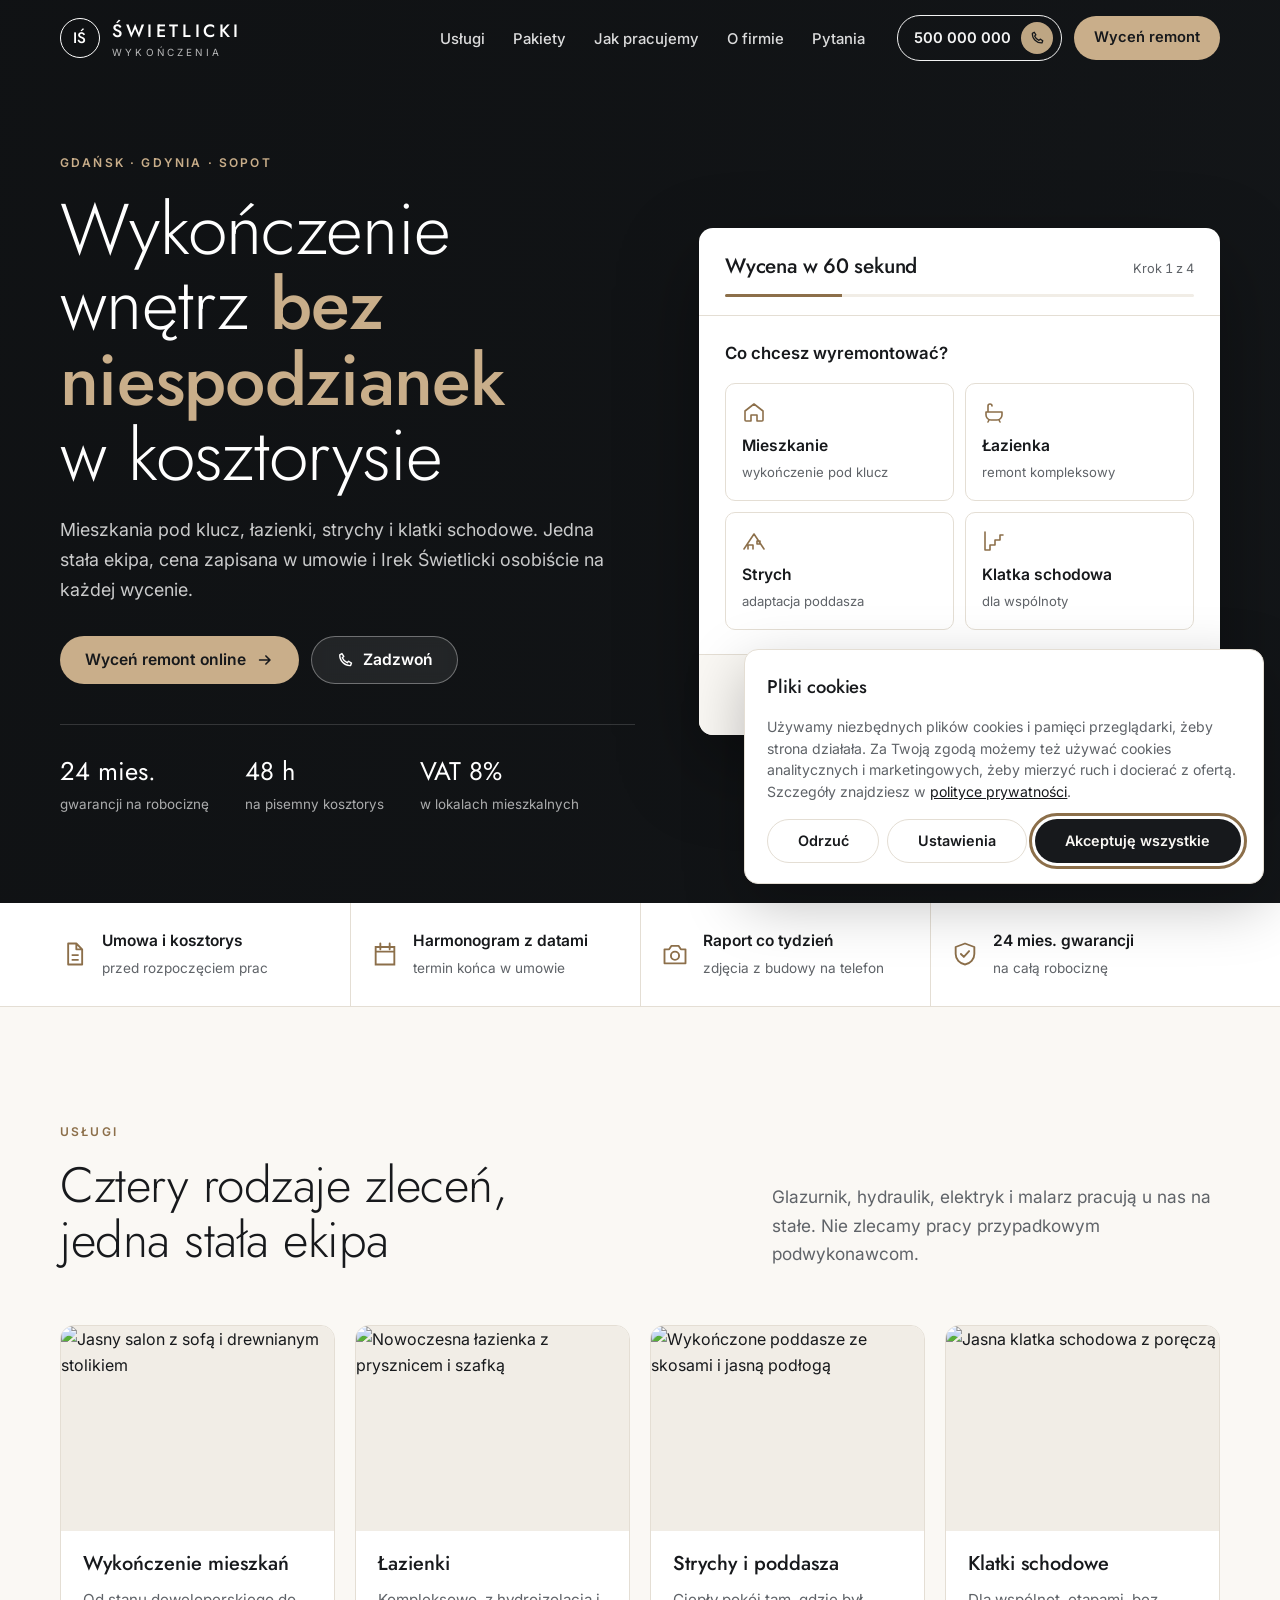
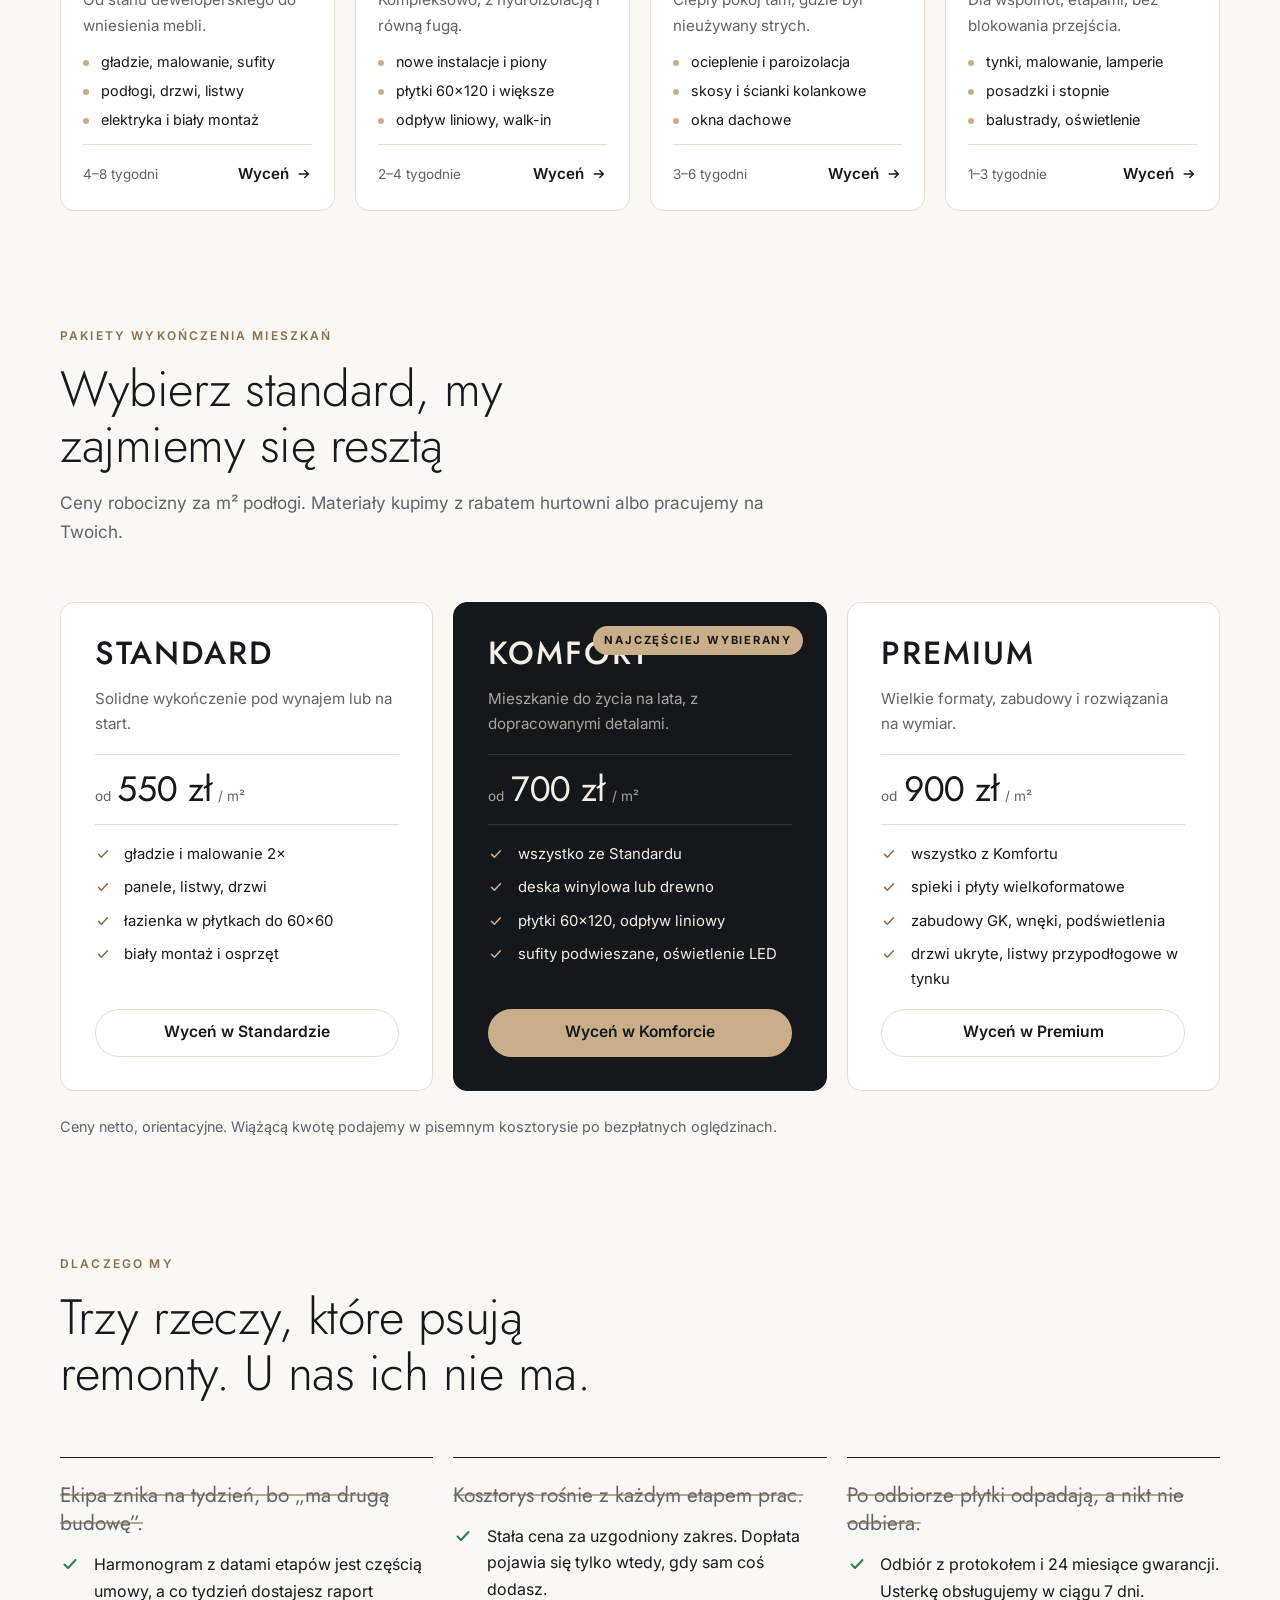
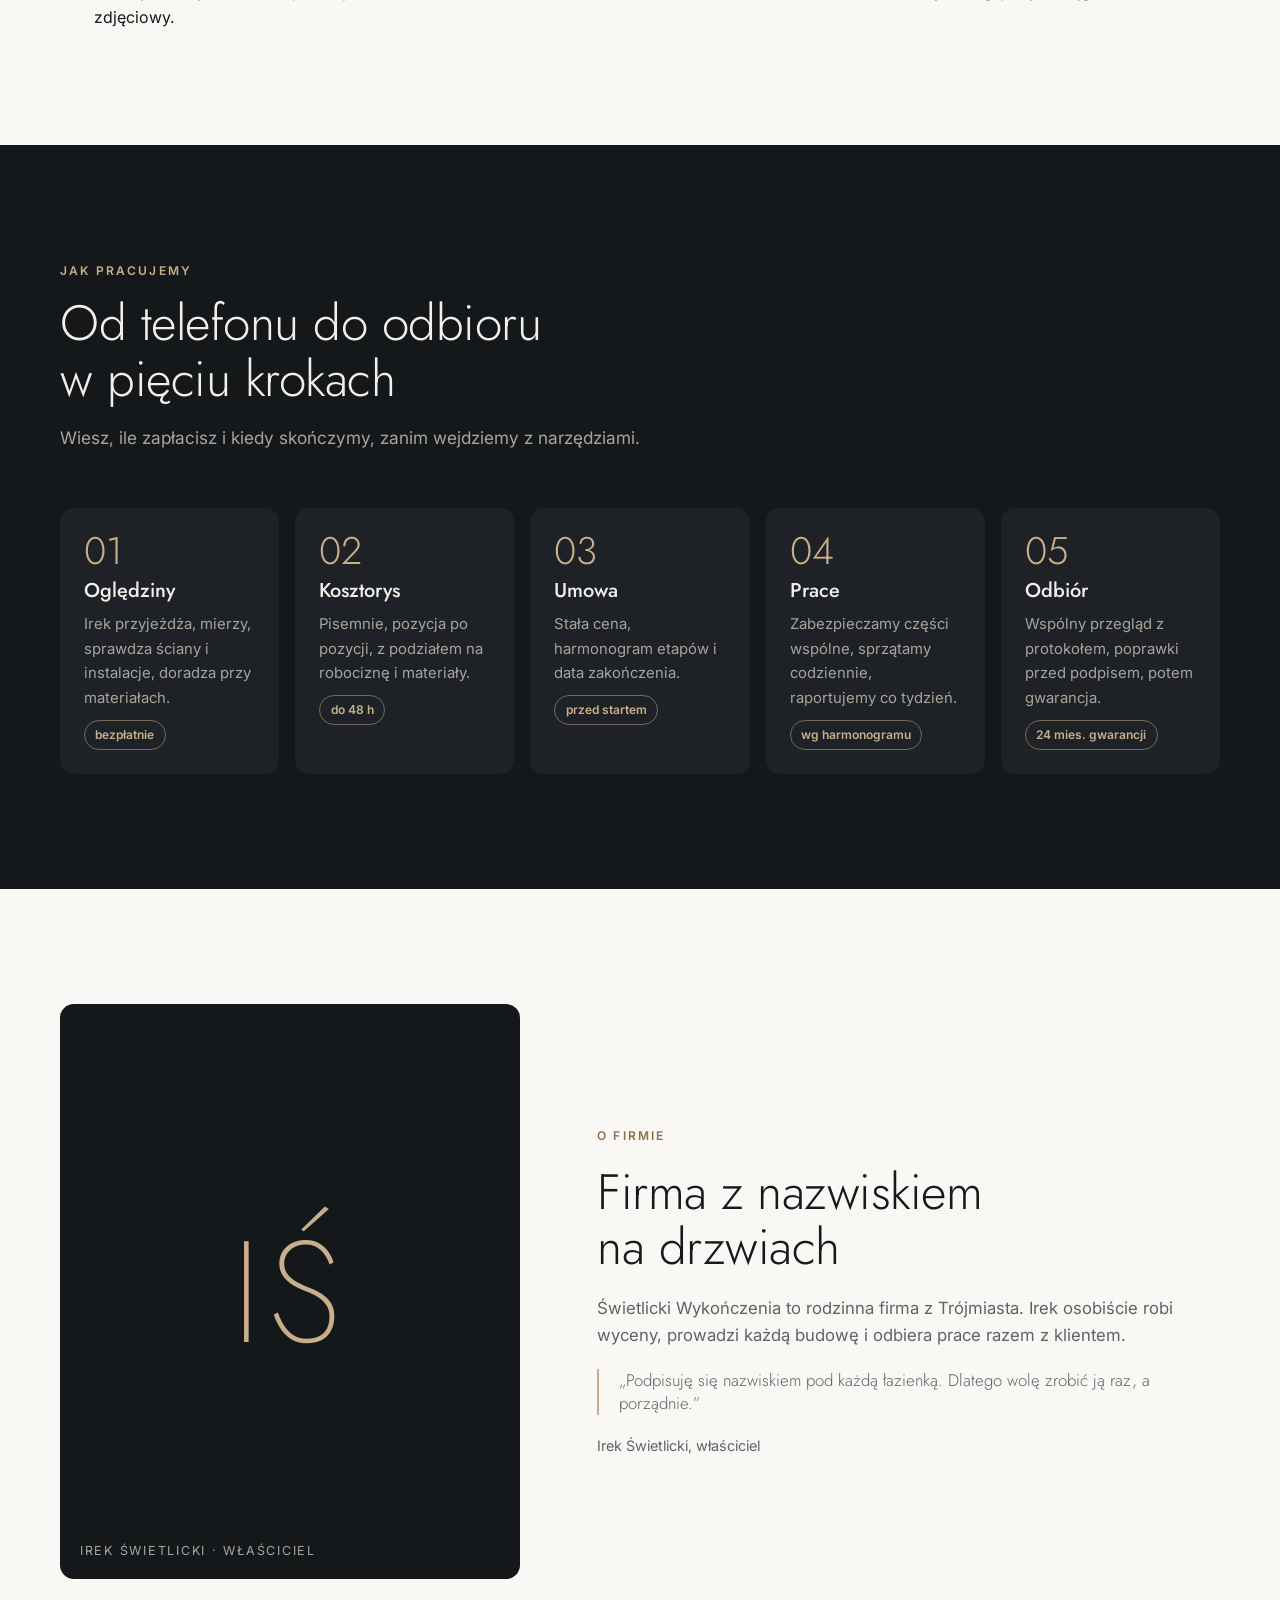
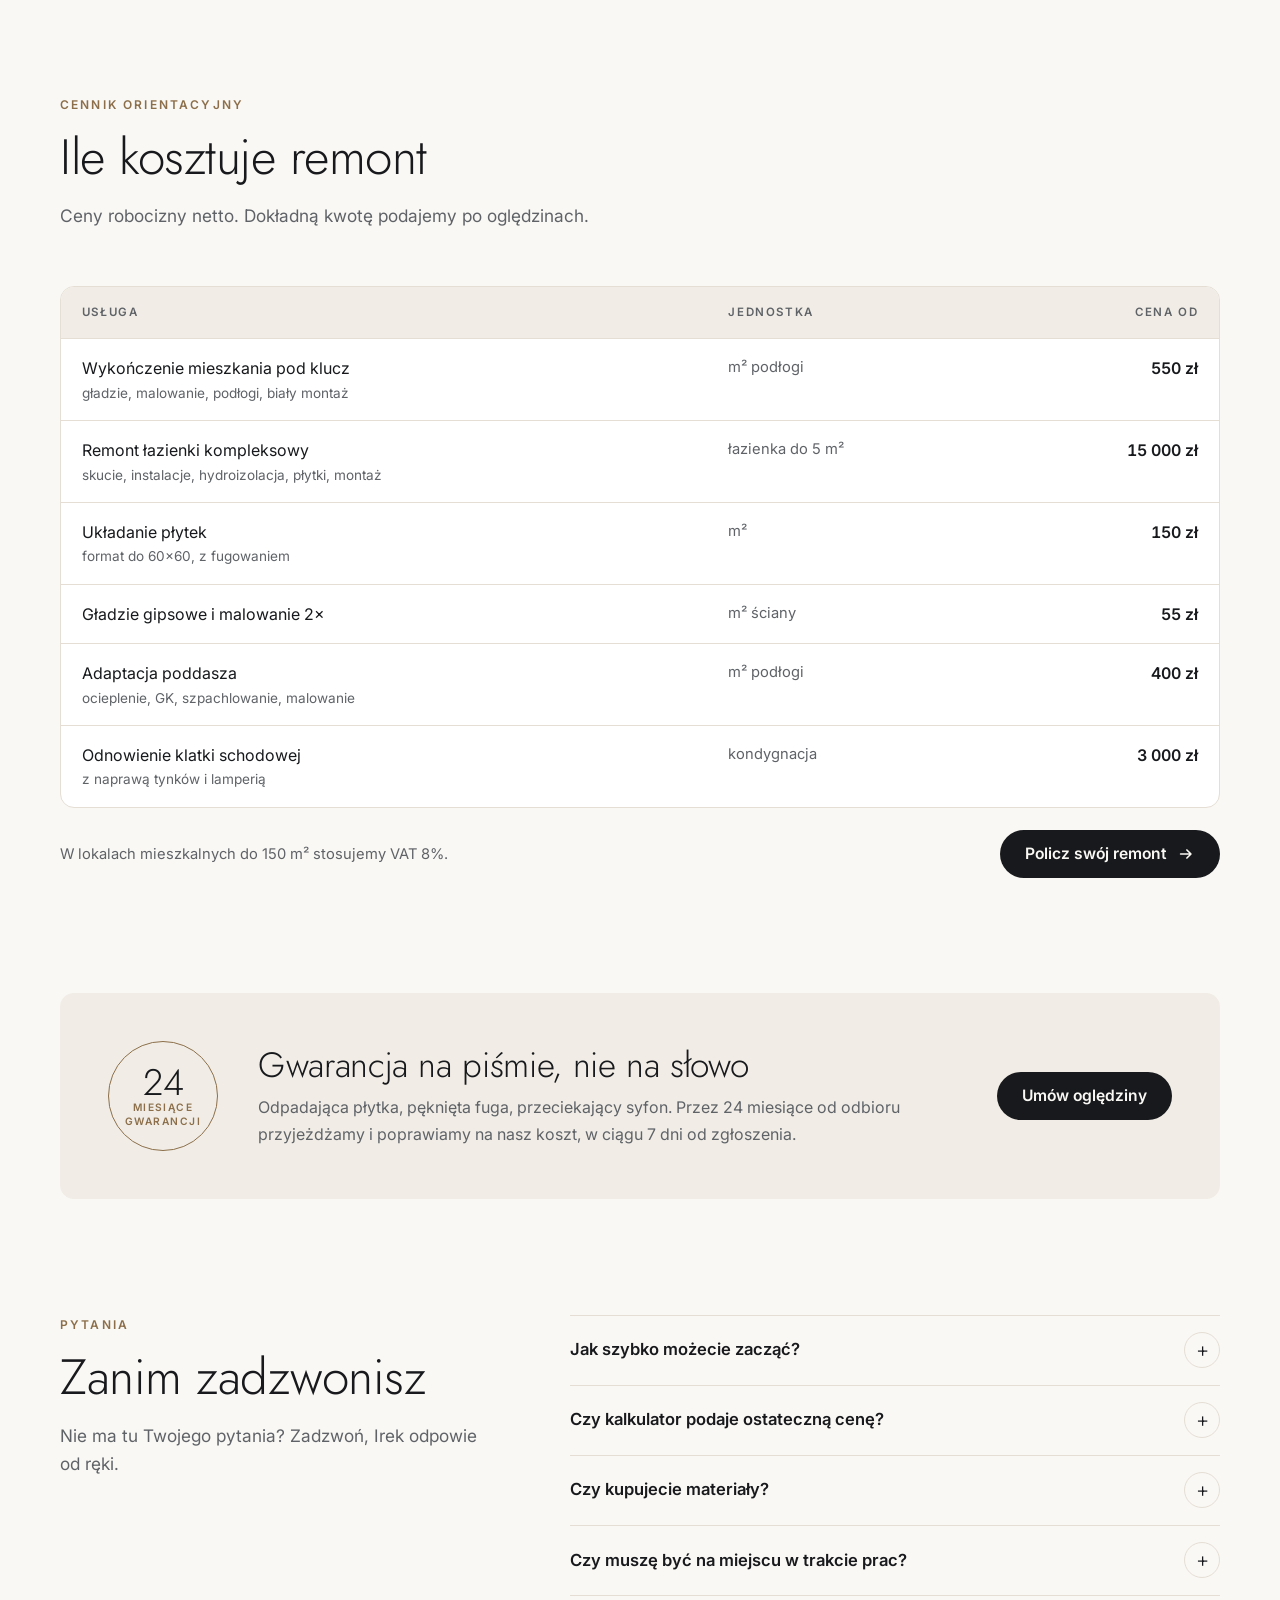
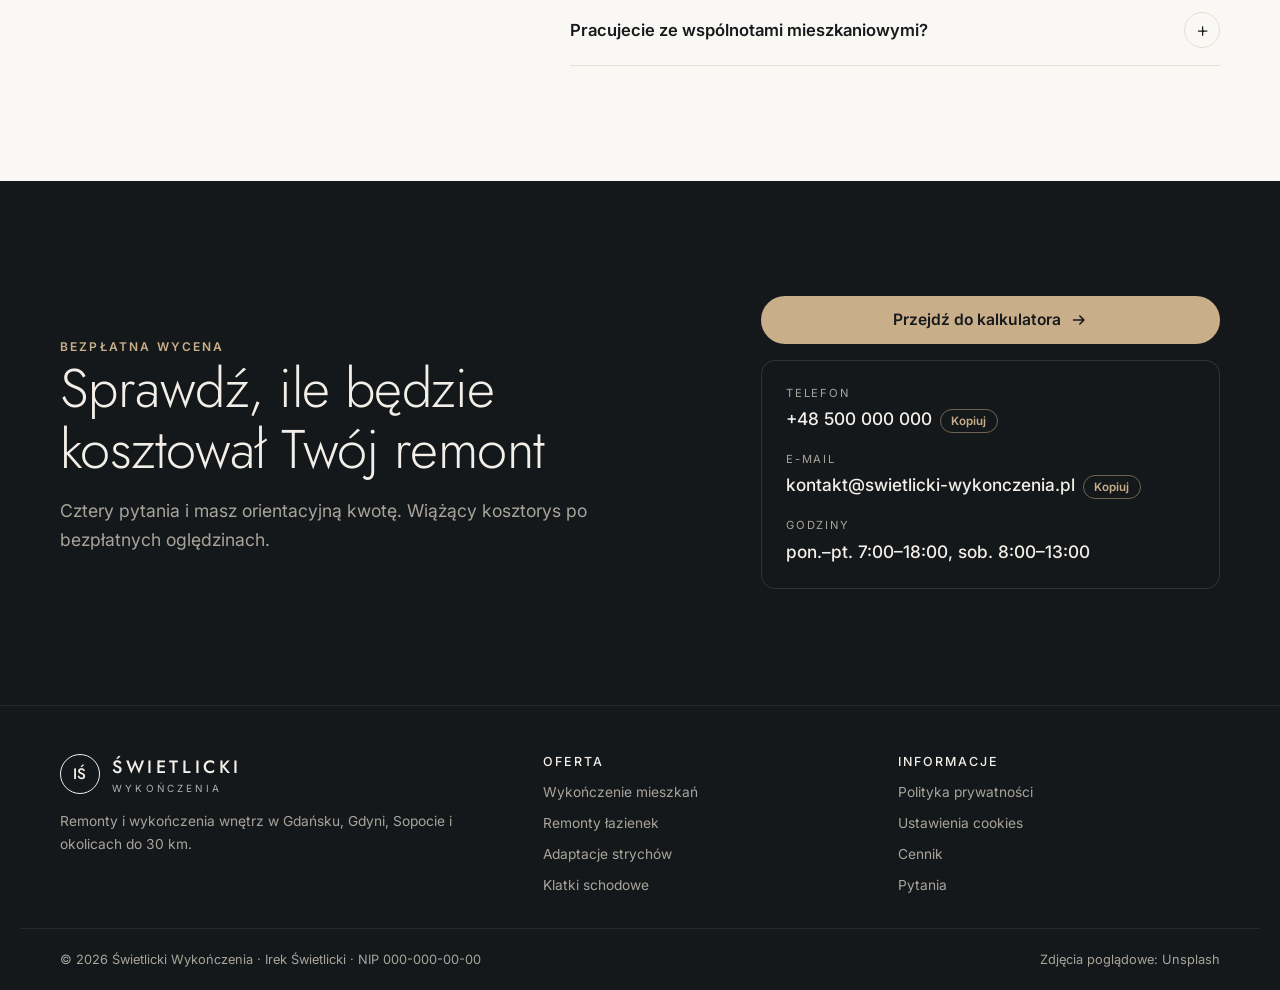
==== commit a1592b71: "Nowy wygląd, wersja mobilna i tablet, cookies i polityka prywatności: index.html Co-Authored-By: Cla" ====
--- a/index.html
+++ b/index.html
@@ -4,347 +4,104 @@
 <meta charset="utf-8">
 <meta name="viewport" content="width=device-width,initial-scale=1,viewport-fit=cover">
 <meta name="robots" content="noindex">
+<meta name="theme-color" content="#15181B">
+<title>Świetlicki Wykończenia — remonty i wykończenia wnętrz w Trójmieście</title>
+<meta name="description" content="Wykańczanie mieszkań, remonty łazienek, adaptacje strychów i klatek schodowych w Gdańsku, Gdyni i Sopocie. Stała cena w umowie, 24 miesiące gwarancji. Wycena online w 60 sekund.">
 <meta property="og:title" content="Świetlicki Wykończenia">
-<meta property="og:description" content="Wykańczanie mieszkań, łazienek, strychów i klatek schodowych w Trójmieście. Wycena online w 60 sekund.">
+<meta property="og:description" content="Remonty i wykończenia wnętrz w Trójmieście. Wycena online w 60 sekund.">
 <meta property="og:type" content="website">
-<title>Świetlicki Wykończenia</title>
-<meta name="claude:viewport-fit-sides" content="cover">
-<meta name="description" content="Świetlicki Wykończenia — wykańczanie mieszkań, remonty łazienek, adaptacje strychów i klatek schodowych w Gdańsku, Gdyni i Sopocie. Wycena online w 60 sekund.">
+<meta property="og:image" content="https://images.unsplash.com/photo-1745429523617-0d837856ca35?auto=format&fit=crop&w=1200&h=630&q=70">
+<link rel="preconnect" href="https://images.unsplash.com">
 <link rel="preconnect" href="https://fonts.googleapis.com">
 <link rel="preconnect" href="https://fonts.gstatic.com" crossorigin>
-<link rel="stylesheet" href="https://fonts.googleapis.com/css2?family=Archivo:wdth,wght@100,500..800&family=IBM+Plex+Sans:wght@400;500;600&family=IBM+Plex+Mono:wght@400;500&display=swap">
-<style>
-/* Układ: granatowy hero z kalkulatorem wyceny (lejek), dalej jasne sekcje na siatce fug; żółty tylko na akcjach */
-:root{
-  --bg:#F3F5F4; --surface:#FFFFFF; --sunk:#E9EDEC; --ink:#13212B; --muted:#56656D; --line:#D5DCDB;
-  --navy:#10212C; --navy-2:#183140; --on-navy:#E9EFEE; --on-navy-muted:#A6B6BD;
-  --accent:#F2B705; --accent-hover:#FFC51F; --on-accent:#13212B; --sea:#1D5C68; --ok:#2F7D4F;
-  --grout:rgba(19,33,43,.045);
-  --f-display:"Archivo","Helvetica Neue",Arial,sans-serif;
-  --f-body:"IBM Plex Sans",system-ui,-apple-system,"Segoe UI",sans-serif;
-  --f-mono:"IBM Plex Mono",ui-monospace,Menlo,Consolas,monospace;
-  --r:6px; --r-lg:10px; --max:1200px;
-  --shadow:0 1px 2px rgba(16,33,44,.06),0 8px 28px rgba(16,33,44,.08);
-}
-@media (prefers-color-scheme:dark){:root:not([data-theme="light"]){
-  --bg:#0D171E; --surface:#15222B; --sunk:#111D25; --ink:#E6ECEB; --muted:#97A7AE; --line:#263843;
-  --navy:#0A141A; --navy-2:#13232D; --sea:#7DBDC9; --ok:#5DBB83; --grout:rgba(230,236,235,.04);
-  --shadow:0 1px 2px rgba(0,0,0,.3),0 8px 28px rgba(0,0,0,.35); color-scheme:dark}}
-:root[data-theme="dark"]{
-  --bg:#0D171E; --surface:#15222B; --sunk:#111D25; --ink:#E6ECEB; --muted:#97A7AE; --line:#263843;
-  --navy:#0A141A; --navy-2:#13232D; --sea:#7DBDC9; --ok:#5DBB83; --grout:rgba(230,236,235,.04);
-  --shadow:0 1px 2px rgba(0,0,0,.3),0 8px 28px rgba(0,0,0,.35); color-scheme:dark}
-
-*{box-sizing:border-box}
-[hidden]{display:none!important}
-html{scroll-behavior:smooth;scroll-padding-top:84px}
-@media (prefers-reduced-motion:reduce){html{scroll-behavior:auto}*{transition:none!important;animation:none!important}}
-body{background:var(--bg);color:var(--ink);font-family:var(--f-body);font-size:1rem;line-height:1.6;-webkit-font-smoothing:antialiased;
-  background-image:linear-gradient(var(--grout) 1px,transparent 1px),linear-gradient(90deg,var(--grout) 1px,transparent 1px);background-size:48px 48px}
-body::before{content:"";position:fixed;inset:0 0 auto;height:env(safe-area-inset-top,0px);z-index:40;background:var(--navy)}
-a{color:inherit}
-:focus-visible{outline:3px solid var(--accent);outline-offset:2px}
-.wrap{max-width:var(--max);margin-inline:auto;padding-left:max(20px,env(safe-area-inset-left,0px));padding-right:max(20px,env(safe-area-inset-right,0px))}
-h1,h2,h3{font-family:var(--f-display);line-height:1.08;text-wrap:balance;margin:0;letter-spacing:-.015em;font-stretch:100%}
-h2{font-size:clamp(1.9rem,3.6vw,2.75rem);font-weight:800}
-h3{font-size:1.2rem;font-weight:700}
-p{margin:0}
-.eyebrow{font-family:var(--f-mono);font-size:.76rem;letter-spacing:.12em;text-transform:uppercase;color:var(--sea);font-weight:500}
-section{padding-block:clamp(4rem,8vw,6.5rem)}
-.sec-head{display:grid;gap:.85rem;max-width:42rem;margin-bottom:2.75rem}
-.sec-head p{color:var(--muted);font-size:1.08rem}
-.center{margin-inline:auto;text-align:center}
-
-.btn{display:inline-flex;align-items:center;justify-content:center;gap:.55rem;font-family:var(--f-body);font-weight:600;font-size:1rem;text-decoration:none;
-  padding:.85rem 1.3rem;border-radius:var(--r);border:1.5px solid transparent;cursor:pointer;transition:background .15s,transform .15s,border-color .15s;line-height:1.2}
-.btn-primary{background:var(--accent);color:var(--on-accent)}
-.btn-primary:hover{background:var(--accent-hover)}
-.btn-primary:active{transform:translateY(1px)}
-.btn-line{background:transparent;color:var(--ink);border-color:var(--line)}
-.btn-line:hover{border-color:var(--ink)}
-.btn-lg{padding:1rem 1.6rem;font-size:1.05rem}
-
-/* header */
-header{position:sticky;top:env(safe-area-inset-top,0px);z-index:30;background:var(--navy);color:var(--on-navy);border-bottom:1px solid rgba(255,255,255,.08)}
-.nav{display:flex;align-items:center;justify-content:space-between;gap:1.25rem;padding-block:.8rem}
-.logo{display:flex;align-items:center;gap:.7rem;text-decoration:none;line-height:1.05}
-.logo-mark{width:38px;height:38px;flex:none;border-radius:6px;background:var(--accent);color:var(--on-accent);display:grid;place-items:center;
-  font-family:var(--f-display);font-weight:800;font-size:1.05rem;letter-spacing:-.02em}
-.logo b{display:block;font-family:var(--f-display);font-weight:800;font-size:1.12rem;letter-spacing:-.01em}
-.logo small{display:block;font-family:var(--f-mono);font-size:.64rem;letter-spacing:.14em;color:var(--on-navy-muted);text-transform:uppercase}
-.nav ul{display:flex;gap:1.6rem;list-style:none;margin:0;padding:0;font-size:.94rem}
-.nav ul a{text-decoration:none;color:var(--on-navy-muted)}
-.nav ul a:hover{color:var(--on-navy)}
-.nav-right{display:flex;align-items:center;gap:1rem}
-.nav-phone{font-family:var(--f-mono);font-size:.9rem;color:var(--on-navy);white-space:nowrap}
-.nav-phone span{display:block;font-size:.64rem;letter-spacing:.12em;color:var(--on-navy-muted);text-transform:uppercase}
-.nav .btn{padding:.6rem 1rem;font-size:.92rem}
-@media (max-width:1020px){.nav ul{display:none}}
-@media (max-width:640px){.nav-phone,.nav .btn{display:none}}
-
-/* hero */
-.hero{background:var(--navy);color:var(--on-navy);position:relative;overflow:hidden;padding-block:clamp(2.75rem,6vw,5rem) clamp(3rem,7vw,5.5rem)}
-.hero::before{content:"";position:absolute;inset:0;pointer-events:none;
-  background-image:linear-gradient(rgba(255,255,255,.035) 1px,transparent 1px),linear-gradient(90deg,rgba(255,255,255,.035) 1px,transparent 1px);background-size:48px 48px;
-  mask-image:linear-gradient(90deg,#000 0%,transparent 70%)}
-.hero-grid{position:relative;display:grid;grid-template-columns:1.05fr .95fr;gap:clamp(2rem,5vw,4.5rem);align-items:start}
-.hero-grid>*{min-width:0}
-@media (max-width:960px){.hero-grid{grid-template-columns:1fr}}
-.hero .eyebrow{color:var(--accent)}
-.hero h1{font-size:clamp(2.4rem,5.4vw,4.25rem);font-weight:800;letter-spacing:-.025em;margin-top:1rem;line-height:1.02}
-.hero h1 em{font-style:normal;color:var(--accent)}
-.hero .lead{font-size:clamp(1.05rem,1.5vw,1.2rem);color:var(--on-navy-muted);max-width:34rem;margin-top:1.3rem}
-.checks{list-style:none;margin:1.75rem 0 0;padding:0;display:grid;gap:.7rem}
-.checks li{display:flex;gap:.7rem;align-items:flex-start}
-.checks svg{flex:none;margin-top:.2rem}
-.hero-meta{display:flex;flex-wrap:wrap;gap:1.25rem 2rem;margin-top:2.25rem;padding-top:1.5rem;border-top:1px solid rgba(255,255,255,.1)}
-.hero-meta div{display:grid;gap:.1rem}
-.hero-meta b{font-family:var(--f-display);font-size:1.4rem;font-weight:800}
-.hero-meta span{font-size:.85rem;color:var(--on-navy-muted)}
-
-/* kalkulator / lejek */
-.quiz{background:var(--surface);color:var(--ink);border-radius:var(--r-lg);box-shadow:0 20px 60px rgba(0,0,0,.35);overflow:hidden}
-.quiz-head{padding:1.25rem 1.5rem 1rem;border-bottom:1px solid var(--line);display:grid;gap:.75rem}
-.quiz-title{display:flex;justify-content:space-between;align-items:baseline;gap:1rem}
-.quiz-title h2{font-size:1.25rem;font-weight:800}
-.quiz-step{font-family:var(--f-mono);font-size:.78rem;color:var(--muted);white-space:nowrap}
-.bar{height:4px;background:var(--sunk);border-radius:99px;overflow:hidden}
-.bar i{display:block;height:100%;width:20%;background:var(--accent);transition:width .3s}
-.quiz-body{padding:1.5rem}
-.q{display:grid;gap:1rem}
-.q-label{font-weight:600;font-size:1.05rem}
-.q-hint{font-size:.88rem;color:var(--muted);margin-top:-.6rem}
-.tiles{display:grid;grid-template-columns:1fr 1fr;gap:.7rem}
-.tile{position:relative;display:grid;gap:.25rem;text-align:left;padding:1rem;border:1.5px solid var(--line);border-radius:var(--r);background:var(--surface);color:var(--ink);
-  font:inherit;cursor:pointer;transition:border-color .15s,background .15s}
-.tile:hover{border-color:var(--muted)}
-.tile[aria-pressed="true"]{border-color:var(--ink);background:var(--sunk)}
-.tile[aria-pressed="true"]::after{content:"";position:absolute;top:.7rem;right:.7rem;width:10px;height:10px;border-radius:50%;background:var(--accent);box-shadow:0 0 0 3px var(--surface)}
-.tile b{font-weight:600}
-.tile span{font-size:.82rem;color:var(--muted)}
-.tile svg{margin-bottom:.35rem;color:var(--sea)}
-.tiles.three{grid-template-columns:repeat(3,1fr)}
-@media (max-width:480px){.tiles.three{grid-template-columns:1fr}}
-.range-row{display:flex;align-items:center;gap:1rem}
-.range-row input[type=range]{flex:1;accent-color:var(--accent);min-width:0}
-.num-out{font-family:var(--f-mono);font-size:1.4rem;font-weight:500;min-width:6.5ch;text-align:right;font-variant-numeric:tabular-nums}
-label{display:grid;gap:.35rem;font-size:.88rem;font-weight:500}
-input[type=text],input[type=tel],select,textarea{font:inherit;font-size:1rem;color:var(--ink);background:var(--surface);border:1.5px solid var(--line);border-radius:var(--r);padding:.75rem .85rem;width:100%;min-width:0}
-input:focus,select:focus,textarea:focus{outline:none;border-color:var(--ink);box-shadow:0 0 0 3px color-mix(in srgb,var(--accent) 45%,transparent)}
-.row{display:grid;grid-template-columns:1fr 1fr;gap:.8rem}
-@media (max-width:480px){.row{grid-template-columns:1fr}}
-.quiz-foot{display:flex;justify-content:space-between;align-items:center;gap:1rem;padding:1rem 1.5rem;border-top:1px solid var(--line);background:var(--sunk)}
-.link-btn{background:none;border:0;font:inherit;color:var(--muted);cursor:pointer;padding:.5rem 0;text-decoration:underline;text-underline-offset:3px}
-.link-btn:disabled{visibility:hidden}
-.estimate{background:var(--navy);color:var(--on-navy);border-radius:var(--r);padding:1.1rem 1.2rem;display:grid;gap:.3rem}
-.estimate small{font-family:var(--f-mono);font-size:.72rem;letter-spacing:.1em;text-transform:uppercase;color:var(--on-navy-muted)}
-.estimate b{font-family:var(--f-display);font-size:clamp(1.6rem,4vw,2.1rem);font-weight:800;letter-spacing:-.02em;font-variant-numeric:tabular-nums}
-.estimate span{font-size:.84rem;color:var(--on-navy-muted)}
-.consent{display:flex;gap:.6rem;align-items:flex-start;font-weight:400;font-size:.8rem;color:var(--muted)}
-.consent input{margin-top:.2rem;accent-color:var(--ink)}
-.err{font-size:.88rem;color:#B3261E;min-height:1.2em}
-:root[data-theme="dark"] .err{color:#FF8A80}
-@media (prefers-color-scheme:dark){:root:not([data-theme="light"]) .err{color:#FF8A80}}
-.done{display:grid;gap:1rem;text-align:left}
-.done-icon{width:48px;height:48px;border-radius:50%;background:color-mix(in srgb,var(--ok) 16%,transparent);color:var(--ok);display:grid;place-items:center}
-.next-steps{list-style:none;margin:0;padding:0;display:grid;gap:.6rem;font-size:.95rem}
-.next-steps li{display:grid;grid-template-columns:auto 1fr;gap:.7rem}
-.next-steps li span{font-family:var(--f-mono);font-size:.78rem;color:var(--sea);padding-top:.15rem}
-.secure{display:flex;gap:.45rem;align-items:center;font-size:.78rem;color:var(--muted)}
-
-/* trust */
-.trust{background:var(--surface);border-bottom:1px solid var(--line)}
-.trust .wrap{display:grid;grid-template-columns:repeat(4,1fr)}
-.trust .item{display:flex;gap:.85rem;align-items:center;padding:1.35rem 1rem;border-left:1px solid var(--line)}
-.trust .item:first-child{border-left:0;padding-left:0}
-.trust svg{flex:none;color:var(--sea)}
-.trust b{display:block;font-weight:600;font-size:.97rem}
-.trust span{font-size:.85rem;color:var(--muted)}
-@media (max-width:900px){.trust .wrap{grid-template-columns:1fr 1fr}.trust .item:nth-child(3){border-left:0;padding-left:0}.trust .item:nth-child(n+3){border-top:1px solid var(--line)}}
-@media (max-width:520px){.trust .wrap{grid-template-columns:1fr}.trust .item{border-left:0!important;padding-left:0;border-top:1px solid var(--line)}.trust .item:first-child{border-top:0}}
-
-/* problem / rozwiązanie */
-.pains{display:grid;grid-template-columns:repeat(3,1fr);gap:1.25rem}
-@media (max-width:860px){.pains{grid-template-columns:1fr}}
-.pain{background:var(--surface);border:1px solid var(--line);border-radius:var(--r-lg);overflow:hidden;display:grid;grid-template-rows:auto 1fr}
-.pain .p-q{padding:1.3rem 1.4rem;border-bottom:1px dashed var(--line);display:grid;gap:.35rem}
-.pain .p-q small{font-family:var(--f-mono);font-size:.72rem;letter-spacing:.1em;text-transform:uppercase;color:var(--muted)}
-.pain .p-q p{font-weight:600;font-size:1.05rem}
-.pain .p-a{padding:1.3rem 1.4rem;display:grid;gap:.35rem;background:var(--sunk);align-content:start}
-.pain .p-a small{font-family:var(--f-mono);font-size:.72rem;letter-spacing:.1em;text-transform:uppercase;color:var(--ok)}
-.pain .p-a p{color:var(--ink);font-size:.95rem}
-
-/* usługi */
-.services{display:grid;grid-template-columns:repeat(4,1fr);gap:1.1rem}
-@media (max-width:1060px){.services{grid-template-columns:1fr 1fr}}
-@media (max-width:560px){.services{grid-template-columns:1fr}}
-.svc{background:var(--surface);border:1px solid var(--line);border-radius:var(--r-lg);padding:1.5rem;display:grid;gap:.9rem;grid-template-rows:auto auto auto 1fr auto;min-width:0;transition:box-shadow .2s,border-color .2s}
-.svc:hover{box-shadow:var(--shadow);border-color:transparent}
-.svc-ic{width:44px;height:44px;border-radius:8px;background:var(--sunk);display:grid;place-items:center;color:var(--sea)}
-.svc p{color:var(--muted);font-size:.95rem}
-.svc ul{margin:0;padding:0;list-style:none;display:grid;gap:.4rem;font-size:.9rem}
-.svc li{padding-left:1.1rem;position:relative}
-.svc li::before{content:"";position:absolute;left:0;top:.65em;width:.5rem;height:2px;background:var(--accent)}
-.svc-foot{display:grid;gap:.75rem;border-top:1px solid var(--line);padding-top:1rem}
-.svc-foot .mono{font-family:var(--f-mono);font-size:.78rem;color:var(--muted)}
-.svc-foot .mono b{color:var(--ink);font-weight:500}
-.svc .btn{width:100%;padding:.7rem 1rem;font-size:.92rem}
-
-/* proces */
-.process-band{background:var(--surface);border-block:1px solid var(--line)}
-.process{display:grid;grid-template-columns:repeat(5,1fr);gap:0;counter-reset:step;list-style:none;margin:0;padding:0}
-@media (max-width:980px){.process{grid-template-columns:1fr}}
-.step{padding:1.4rem 1.2rem 1.4rem 0;border-top:2px solid var(--ink);display:grid;gap:.5rem;align-content:start}
-@media (min-width:981px){.step+.step{padding-left:1.2rem;border-left:1px solid var(--line)}}
-@media (max-width:980px){.step{grid-template-columns:3rem 1fr;column-gap:.5rem}.step>*:not(.n){grid-column:2}}
-.step .n{font-family:var(--f-mono);font-size:.8rem;color:var(--sea)}
-.step::before{counter-increment:step}
-.step p{color:var(--muted);font-size:.93rem}
-.tag{font-family:var(--f-mono);font-size:.74rem;justify-self:start;padding:.15rem .5rem;border-radius:3px;background:color-mix(in srgb,var(--accent) 28%,transparent);color:var(--ink)}
-
-/* o firmie */
-.about{display:grid;grid-template-columns:.8fr 1.2fr;gap:clamp(2rem,5vw,4rem);align-items:center}
-.about>*{min-width:0}
-@media (max-width:860px){.about{grid-template-columns:1fr}}
-.portrait{aspect-ratio:4/5;max-width:100%;border-radius:var(--r-lg);background:var(--navy);position:relative;overflow:hidden;display:grid;place-items:center}
-.portrait img{width:100%;height:100%;object-fit:cover}
-.portrait .mono-big{font-family:var(--f-display);font-weight:800;font-size:clamp(5rem,14vw,8rem);color:var(--accent);letter-spacing:-.04em}
-.portrait .cap{position:absolute;left:1rem;bottom:1rem;right:1rem;font-family:var(--f-mono);font-size:.74rem;color:var(--on-navy-muted)}
-.about-text{display:grid;gap:1.1rem}
-.about-text p{color:var(--muted);font-size:1.05rem;max-width:38rem}
-.quote{font-family:var(--f-display);font-size:clamp(1.25rem,2.2vw,1.6rem);font-weight:700;line-height:1.3;color:var(--ink);border-left:3px solid var(--accent);padding-left:1.1rem;max-width:36rem}
-.sign{font-family:var(--f-mono);font-size:.85rem;color:var(--muted)}
-
-/* typowe zlecenia */
-.works{display:grid;grid-template-columns:repeat(3,1fr);gap:1.25rem}
-@media (max-width:900px){.works{grid-template-columns:1fr 1fr}}
-@media (max-width:560px){.works{grid-template-columns:1fr}}
-.work{background:var(--surface);border:1px solid var(--line);border-radius:var(--r-lg);overflow:hidden;display:grid;min-width:0}
-.ph{aspect-ratio:16/10;max-width:100%;position:relative;overflow:hidden}
-.ph img{width:100%;height:100%;object-fit:cover;display:block}
-.ph.t1{background:var(--sunk);background-image:linear-gradient(var(--line) 2px,transparent 2px),linear-gradient(90deg,var(--line) 2px,transparent 2px);background-size:56px 112px}
-.ph.t2{background:var(--navy-2);background-image:linear-gradient(90deg,rgba(255,255,255,.07) 50%,transparent 50%);background-size:44px 100%}
-.ph.t3{background:var(--sunk);background-image:repeating-linear-gradient(45deg,var(--line) 0 2px,transparent 2px 20px)}
-.work-b{padding:1.2rem 1.3rem 1.4rem;display:grid;gap:.45rem}
-.work-b p{color:var(--muted);font-size:.93rem}
-.work-b .spec{font-family:var(--f-mono);font-size:.78rem;color:var(--sea)}
-
-/* cennik */
-.price-wrap{overflow-x:auto;border:1px solid var(--line);border-radius:var(--r-lg);background:var(--surface)}
-table{width:100%;border-collapse:collapse;min-width:540px}
-th,td{text-align:left;padding:.95rem 1.2rem;border-bottom:1px solid var(--line);vertical-align:top}
-th{font-family:var(--f-mono);font-size:.72rem;letter-spacing:.1em;text-transform:uppercase;color:var(--muted);font-weight:500;background:var(--sunk)}
-td.num,th.num{text-align:right}
-td.num{font-family:var(--f-mono);font-variant-numeric:tabular-nums;white-space:nowrap;font-weight:500}
-td.unit{font-family:var(--f-mono);font-size:.85rem;color:var(--muted);white-space:nowrap}
-tr:last-child td{border-bottom:0}
-td small{display:block;color:var(--muted);font-size:.85rem}
-.price-foot{display:flex;justify-content:space-between;align-items:center;gap:1rem 2rem;flex-wrap:wrap;margin-top:1.25rem}
-.price-foot p{color:var(--muted);font-size:.9rem;max-width:44rem}
-
-/* gwarancja */
-.guarantee{background:var(--navy);color:var(--on-navy);border-radius:var(--r-lg);padding:clamp(1.75rem,4vw,2.75rem);display:grid;grid-template-columns:auto 1fr;gap:1.5rem 2rem;align-items:center}
-@media (max-width:640px){.guarantee{grid-template-columns:1fr}}
-.seal{width:96px;height:96px;border-radius:50%;border:2px solid var(--accent);display:grid;place-items:center;text-align:center;font-family:var(--f-mono);font-size:.68rem;letter-spacing:.08em;color:var(--accent);line-height:1.2}
-.seal b{display:block;font-family:var(--f-display);font-size:1.7rem;letter-spacing:-.02em}
-.guarantee h2{font-size:clamp(1.5rem,2.8vw,2rem)}
-.guarantee p{color:var(--on-navy-muted);margin-top:.6rem;max-width:44rem}
-
-/* faq */
-.faq-grid{display:grid;grid-template-columns:.8fr 1.2fr;gap:clamp(2rem,5vw,4rem)}
-.faq-grid>*{min-width:0}
-@media (max-width:860px){.faq-grid{grid-template-columns:1fr}}
-.faq{border-top:1px solid var(--line)}
-details{border-bottom:1px solid var(--line)}
-summary{cursor:pointer;list-style:none;padding:1.15rem 2.5rem 1.15rem 0;font-weight:600;font-size:1.03rem;position:relative}
-summary::-webkit-details-marker{display:none}
-summary::after{content:"";position:absolute;right:.4rem;top:50%;width:10px;height:10px;border-right:2px solid var(--muted);border-bottom:2px solid var(--muted);transform:translateY(-70%) rotate(45deg);transition:transform .2s}
-details[open] summary::after{transform:translateY(-30%) rotate(-135deg)}
-details p{padding:0 0 1.25rem;color:var(--muted);max-width:44rem}
-
-/* final cta */
-.final{background:var(--navy);color:var(--on-navy)}
-.final-grid{display:grid;grid-template-columns:1.2fr .8fr;gap:2rem 4rem;align-items:center}
-.final-grid>*{min-width:0}
-@media (max-width:860px){.final-grid{grid-template-columns:1fr}}
-.final h2{font-size:clamp(2rem,4vw,3rem)}
-.final p{color:var(--on-navy-muted);font-size:1.1rem;margin-top:1rem;max-width:34rem}
-.final-actions{display:grid;gap:1rem}
-.contact-card{border:1px solid rgba(255,255,255,.12);border-radius:var(--r-lg);padding:1.25rem 1.4rem;display:grid;gap:.9rem}
-.contact-card dt{font-family:var(--f-mono);font-size:.7rem;letter-spacing:.12em;text-transform:uppercase;color:var(--on-navy-muted)}
-.contact-card dd{margin:0;font-size:1.08rem;font-weight:500;overflow-wrap:anywhere;user-select:all}
-.contact-card dl{margin:0;display:grid;gap:.9rem}
-.copy{font-family:var(--f-mono);font-size:.72rem;background:transparent;color:var(--accent);border:1px solid color-mix(in srgb,var(--accent) 60%,transparent);border-radius:3px;padding:.12rem .45rem;margin-left:.5rem;cursor:pointer;vertical-align:middle;user-select:none}
-
-footer{background:var(--navy);color:var(--on-navy-muted);border-top:1px solid rgba(255,255,255,.08)}
-footer .wrap{display:flex;justify-content:space-between;flex-wrap:wrap;gap:.75rem 2rem;padding-block:1.6rem;font-size:.82rem}
-
-.mobile-cta{display:none}
-@media (max-width:640px){
-  .mobile-cta{display:flex;gap:.6rem;position:fixed;left:0;right:0;bottom:0;z-index:35;background:var(--navy);border-top:1px solid rgba(255,255,255,.1);
-    padding:.6rem max(12px,env(safe-area-inset-right,0px)) calc(.6rem + env(safe-area-inset-bottom,0px)) max(12px,env(safe-area-inset-left,0px))}
-  .mobile-cta a{flex:1;padding:.8rem;font-size:.95rem}
-  .mobile-cta .btn-line{color:var(--on-navy);border-color:rgba(255,255,255,.3)}
-  footer .wrap{padding-bottom:5.5rem}
-}
-</style>
-<style>body{margin:0}img{max-width:100%}</style>
+<link rel="stylesheet" href="https://fonts.googleapis.com/css2?family=Jost:wght@200;300;400;500&family=Inter:wght@400;500;600;700&display=swap">
+<link rel="stylesheet" href="styles.css">
 </head>
 <body>
 
 <svg width="0" height="0" style="position:absolute" aria-hidden="true">
-  <symbol id="i-check" viewBox="0 0 20 20"><circle cx="10" cy="10" r="10" fill="#F2B705"/><path d="M6 10.3l2.6 2.6L14.2 7.3" fill="none" stroke="#13212B" stroke-width="2" stroke-linecap="round" stroke-linejoin="round"/></symbol>
-  <symbol id="i-home" viewBox="0 0 24 24"><path d="M3 11l9-7 9 7v9a1 1 0 0 1-1 1h-5v-6H9v6H4a1 1 0 0 1-1-1z" fill="none" stroke="currentColor" stroke-width="1.8" stroke-linejoin="round"/></symbol>
-  <symbol id="i-bath" viewBox="0 0 24 24"><path d="M4 12h16v3a5 5 0 0 1-5 5H9a5 5 0 0 1-5-5zM6 12V6a2 2 0 0 1 4 0M7 20l-1 2M17 20l1 2" fill="none" stroke="currentColor" stroke-width="1.8" stroke-linecap="round" stroke-linejoin="round"/></symbol>
-  <symbol id="i-roof" viewBox="0 0 24 24"><path d="M2 20L12 5l10 15M6 20v-4h5v4M15 12h3v3h-3z" fill="none" stroke="currentColor" stroke-width="1.8" stroke-linecap="round" stroke-linejoin="round"/></symbol>
-  <symbol id="i-stairs" viewBox="0 0 24 24"><path d="M3 21h5v-5h5v-5h5V6h3M3 21V3" fill="none" stroke="currentColor" stroke-width="1.8" stroke-linecap="round" stroke-linejoin="round"/></symbol>
-  <symbol id="i-doc" viewBox="0 0 24 24"><path d="M7 3h7l5 5v13H7zM14 3v5h5M10 13h6M10 17h6" fill="none" stroke="currentColor" stroke-width="1.8" stroke-linejoin="round"/></symbol>
-  <symbol id="i-shield" viewBox="0 0 24 24"><path d="M12 3l8 3v6c0 4.5-3.4 8.3-8 9-4.6-.7-8-4.5-8-9V6z M8.5 12l2.5 2.5 4.5-5" fill="none" stroke="currentColor" stroke-width="1.8" stroke-linejoin="round" stroke-linecap="round"/></symbol>
-  <symbol id="i-cal" viewBox="0 0 24 24"><path d="M4 6h16v15H4zM4 10h16M8 3v5M16 3v5" fill="none" stroke="currentColor" stroke-width="1.8" stroke-linecap="round"/></symbol>
-  <symbol id="i-cam" viewBox="0 0 24 24"><path d="M3 8h4l2-3h6l2 3h4v12H3z" fill="none" stroke="currentColor" stroke-width="1.8" stroke-linejoin="round"/><circle cx="12" cy="13.5" r="3.5" fill="none" stroke="currentColor" stroke-width="1.8"/></symbol>
-  <symbol id="i-lock" viewBox="0 0 24 24"><path d="M6 11h12v10H6zM8.5 11V8a3.5 3.5 0 0 1 7 0v3" fill="none" stroke="currentColor" stroke-width="1.8"/></symbol>
+  <symbol id="i-arrow" viewBox="0 0 20 20"><path d="M4 10h11M11 5.5l4.5 4.5-4.5 4.5" fill="none" stroke="currentColor" stroke-width="1.8" stroke-linecap="round" stroke-linejoin="round"/></symbol>
+  <symbol id="i-phone" viewBox="0 0 20 20"><path d="M6.6 2.8l2 3.2-1.6 1.6a10 10 0 0 0 5.4 5.4l1.6-1.6 3.2 2-1 2.8c-6.6.4-12.4-5.4-12-12z" fill="none" stroke="currentColor" stroke-width="1.6" stroke-linejoin="round"/></symbol>
+  <symbol id="i-check" viewBox="0 0 20 20"><path d="M4.5 10.5l3.5 3.5 7.5-8" fill="none" stroke="currentColor" stroke-width="2" stroke-linecap="round" stroke-linejoin="round"/></symbol>
+  <symbol id="i-home" viewBox="0 0 24 24"><path d="M3 11l9-7 9 7v9a1 1 0 0 1-1 1h-5v-6H9v6H4a1 1 0 0 1-1-1z" fill="none" stroke="currentColor" stroke-width="1.6" stroke-linejoin="round"/></symbol>
+  <symbol id="i-bath" viewBox="0 0 24 24"><path d="M4 12h16v3a5 5 0 0 1-5 5H9a5 5 0 0 1-5-5zM6 12V6a2 2 0 0 1 4 0M7 20l-1 2M17 20l1 2" fill="none" stroke="currentColor" stroke-width="1.6" stroke-linecap="round" stroke-linejoin="round"/></symbol>
+  <symbol id="i-roof" viewBox="0 0 24 24"><path d="M2 20L12 5l10 15M6 20v-4h5v4M15 12h3v3h-3z" fill="none" stroke="currentColor" stroke-width="1.6" stroke-linecap="round" stroke-linejoin="round"/></symbol>
+  <symbol id="i-stairs" viewBox="0 0 24 24"><path d="M3 21h5v-5h5v-5h5V6h3M3 21V3" fill="none" stroke="currentColor" stroke-width="1.6" stroke-linecap="round" stroke-linejoin="round"/></symbol>
+  <symbol id="i-doc" viewBox="0 0 24 24"><path d="M7 3h7l5 5v13H7zM14 3v5h5M10 13h6M10 17h6" fill="none" stroke="currentColor" stroke-width="1.6" stroke-linejoin="round"/></symbol>
+  <symbol id="i-shield" viewBox="0 0 24 24"><path d="M12 3l8 3v6c0 4.5-3.4 8.3-8 9-4.6-.7-8-4.5-8-9V6z M8.5 12l2.5 2.5 4.5-5" fill="none" stroke="currentColor" stroke-width="1.6" stroke-linejoin="round" stroke-linecap="round"/></symbol>
+  <symbol id="i-cal" viewBox="0 0 24 24"><path d="M4 6h16v15H4zM4 10h16M8 3v5M16 3v5" fill="none" stroke="currentColor" stroke-width="1.6" stroke-linecap="round"/></symbol>
+  <symbol id="i-cam" viewBox="0 0 24 24"><path d="M3 8h4l2-3h6l2 3h4v12H3z" fill="none" stroke="currentColor" stroke-width="1.6" stroke-linejoin="round"/><circle cx="12" cy="13.5" r="3.5" fill="none" stroke="currentColor" stroke-width="1.6"/></symbol>
+  <symbol id="i-lock" viewBox="0 0 24 24"><path d="M6 11h12v10H6zM8.5 11V8a3.5 3.5 0 0 1 7 0v3" fill="none" stroke="currentColor" stroke-width="1.6"/></symbol>
 </svg>
 
-<header>
-  <div class="wrap nav">
+<header class="site-head" id="head">
+  <div class="wrap head-row">
     <a class="logo" href="#top" aria-label="Świetlicki Wykończenia — strona główna">
       <span class="logo-mark" aria-hidden="true">IŚ</span>
-      <span><b>Świetlicki</b><small>Wykończenia · Trójmiasto</small></span>
+      <span class="logo-text"><b>Świetlicki</b><small>Wykończenia</small></span>
     </a>
-    <ul>
-      <li><a href="#uslugi">Usługi</a></li>
-      <li><a href="#proces">Jak pracujemy</a></li>
-      <li><a href="#o-firmie">O firmie</a></li>
-      <li><a href="#cennik">Cennik</a></li>
-      <li><a href="#faq">Pytania</a></li>
-    </ul>
-    <div class="nav-right">
-      <div class="nav-phone"><span>Zadzwoń</span>+48 500 000 000</div>
-      <a class="btn btn-primary" href="#wycena">Wyceń remont</a>
-    </div>
+    <nav class="nav" aria-label="Główna nawigacja">
+      <ul>
+        <li><a href="#uslugi">Usługi</a></li>
+        <li><a href="#pakiety">Pakiety</a></li>
+        <li><a href="#proces">Jak pracujemy</a></li>
+        <li><a href="#o-firmie">O firmie</a></li>
+        <li><a href="#faq">Pytania</a></li>
+      </ul>
+      <div class="head-actions">
+        <a class="phone-pill" href="tel:+48500000000"><span>500 000 000</span><i><svg width="16" height="16"><use href="#i-phone"/></svg></i></a>
+        <a class="btn btn-sand" href="#wycena">Wyceń remont</a>
+        <button class="burger" type="button" id="burger" aria-label="Otwórz menu" aria-expanded="false" aria-controls="drawer"><span></span></button>
+      </div>
+    </nav>
   </div>
 </header>
+
+<div class="drawer" id="drawer" role="dialog" aria-modal="true" aria-label="Menu">
+  <div class="drawer-top">
+    <span class="logo"><span class="logo-mark" aria-hidden="true">IŚ</span><span class="logo-text"><b>Świetlicki</b><small>Wykończenia</small></span></span>
+    <button class="close-x" type="button" id="drawer-close" aria-label="Zamknij menu">×</button>
+  </div>
+  <nav aria-label="Menu mobilne">
+    <a href="#uslugi">Usługi</a>
+    <a href="#pakiety">Pakiety</a>
+    <a href="#proces">Jak pracujemy</a>
+    <a href="#o-firmie">O firmie</a>
+    <a href="#cennik">Cennik</a>
+    <a href="#faq">Pytania</a>
+  </nav>
+  <div class="drawer-foot">
+    <a class="phone-pill" href="tel:+48500000000"><span>+48 500 000 000</span><i><svg width="16" height="16"><use href="#i-phone"/></svg></i></a>
+    <a class="btn btn-sand btn-block" href="#wycena">Wyceń remont w 60 sekund</a>
+  </div>
+</div>
 
 <main id="top">
   <section class="hero">
+    <div class="hero-bg" aria-hidden="true">
+      <img src="https://images.unsplash.com/photo-1745429523617-0d837856ca35?auto=format&fit=crop&w=1920&q=70"
+           srcset="https://images.unsplash.com/photo-1745429523617-0d837856ca35?auto=format&fit=crop&w=800&q=65 800w,
+                   https://images.unsplash.com/photo-1745429523617-0d837856ca35?auto=format&fit=crop&w=1400&q=70 1400w,
+                   https://images.unsplash.com/photo-1745429523617-0d837856ca35?auto=format&fit=crop&w=1920&q=70 1920w"
+           sizes="100vw" alt="" fetchpriority="high">
+    </div>
     <div class="wrap hero-grid">
-      <div>
-        <span class="eyebrow">Gdańsk · Gdynia · Sopot i okolice</span>
-        <h1>Remont z jedną ekipą, <em>stałą ceną</em> i&nbsp;terminem w&nbsp;umowie.</h1>
-        <p class="lead">Wykańczamy mieszkania, remontujemy łazienki, adaptujemy strychy i odnawiamy klatki schodowe. Firmę prowadzi Irek Świetlicki i to on przyjeżdża na wycenę.</p>
-        <ul class="checks">
-          <li><svg width="20" height="20"><use href="#i-check"/></svg><span>Pisemny kosztorys w 48 godzin po oględzinach</span></li>
-          <li><svg width="20" height="20"><use href="#i-check"/></svg><span>Cena z umowy zmienia się tylko, gdy zmienisz zakres</span></li>
-          <li><svg width="20" height="20"><use href="#i-check"/></svg><span>Zdjęcia z postępu prac co tydzień, 24 miesiące gwarancji</span></li>
-        </ul>
-        <div class="hero-meta">
-          <div><b>60 s</b><span>orientacyjna wycena online</span></div>
-          <div><b>0 zł</b><span>oględziny na miejscu</span></div>
+      <div class="hero-text">
+        <span class="eyebrow">Gdańsk · Gdynia · Sopot</span>
+        <h1>Wykończenie wnętrz <strong>bez niespodzianek</strong> w&nbsp;kosztorysie</h1>
+        <p class="lead">Mieszkania pod klucz, łazienki, strychy i klatki schodowe. Jedna stała ekipa, cena zapisana w umowie i Irek Świetlicki osobiście na każdej wycenie.</p>
+        <div class="hero-cta">
+          <a class="btn btn-sand" href="#wycena">Wyceń remont online <svg width="18" height="18"><use href="#i-arrow"/></svg></a>
+          <a class="btn btn-ghost-light" href="tel:+48500000000"><svg width="18" height="18"><use href="#i-phone"/></svg>Zadzwoń</a>
+        </div>
+        <div class="hero-points">
+          <div><b>24 mies.</b><span>gwarancji na robociznę</span></div>
+          <div><b>48 h</b><span>na pisemny kosztorys</span></div>
           <div><b>VAT 8%</b><span>w lokalach mieszkalnych</span></div>
         </div>
       </div>
 
-      <!-- LEJEK: kalkulator wyceny. Wysyłka: wpisz adres endpointu w data-endpoint -->
+      <!-- LEJEK: kalkulator wyceny. Wysyłka: wpisz adres w data-endpoint, np. https://formsubmit.co/ajax/twoj@email.pl -->
       <div class="quiz" id="wycena" data-endpoint="">
         <div class="quiz-head">
           <div class="quiz-title"><h2>Wycena w 60 sekund</h2><span class="quiz-step" id="q-step">Krok 1 z 4</span></div>
@@ -360,7 +117,6 @@
               <button type="button" class="tile" data-k="type" data-v="klatka" aria-pressed="false"><svg width="24" height="24"><use href="#i-stairs"/></svg><b>Klatka schodowa</b><span>dla wspólnoty</span></button>
             </div>
           </div>
-
           <div class="q" data-step="2" hidden>
             <p class="q-label" id="size-label">Jaki metraż?</p>
             <p class="q-hint" id="size-hint">Wystarczy orientacyjnie.</p>
@@ -372,48 +128,45 @@
               <select id="q-city"><option>Gdańsk</option><option>Gdynia</option><option>Sopot</option><option>Rumia / Reda</option><option>Pruszcz Gd. / Żukowo</option><option>Inna miejscowość</option></select>
             </label>
           </div>
-
           <div class="q" data-step="3" hidden>
             <p class="q-label">Jaki standard wykończenia?</p>
             <div class="tiles three" role="group" aria-label="Standard">
-              <button type="button" class="tile" data-k="std" data-v="0" aria-pressed="false"><b>Podstawowy</b><span>solidnie, bez dodatków</span></button>
-              <button type="button" class="tile" data-k="std" data-v="1" aria-pressed="true"><b>Średni</b><span>najczęściej wybierany</span></button>
-              <button type="button" class="tile" data-k="std" data-v="2" aria-pressed="false"><b>Wysoki</b><span>duże formaty, zabudowy</span></button>
+              <button type="button" class="tile" data-k="std" data-v="0" aria-pressed="false"><b>Standard</b><span>solidnie, bez dodatków</span></button>
+              <button type="button" class="tile" data-k="std" data-v="1" aria-pressed="true"><b>Komfort</b><span>najczęściej wybierany</span></button>
+              <button type="button" class="tile" data-k="std" data-v="2" aria-pressed="false"><b>Premium</b><span>duże formaty, zabudowy</span></button>
             </div>
             <label for="q-when">Kiedy chcesz zacząć?
               <select id="q-when"><option>Jak najszybciej</option><option selected>W ciągu 1–3 miesięcy</option><option>Za 3–6 miesięcy</option><option>Jeszcze nie wiem</option></select>
             </label>
           </div>
-
           <div class="q" data-step="4" hidden>
             <div class="estimate" aria-live="polite">
               <small>Orientacyjny koszt robocizny</small>
               <b id="q-est">—</b>
               <span id="q-est-note">netto, bez materiałów</span>
             </div>
-            <p class="q-hint" style="margin-top:0">Zostaw numer, a Irek oddzwoni, doprecyzuje zakres i umówi bezpłatne oględziny.</p>
+            <p class="q-hint" style="margin-top:0">Zostaw numer. Irek oddzwoni, doprecyzuje zakres i umówi bezpłatne oględziny.</p>
             <div class="row">
               <label for="q-name">Imię<input type="text" id="q-name" autocomplete="given-name"></label>
               <label for="q-phone">Telefon<input type="tel" id="q-phone" autocomplete="tel" inputmode="tel" placeholder="600 123 456"></label>
             </div>
-            <label class="consent" for="q-rodo"><input type="checkbox" id="q-rodo"> Zgadzam się na kontakt telefoniczny w sprawie wyceny. Dane wykorzystamy tylko w tym celu.</label>
+            <label class="consent" for="q-rodo"><input type="checkbox" id="q-rodo"><span>Zgadzam się na kontakt telefoniczny w sprawie wyceny. Zasady przetwarzania danych opisuje <a href="polityka-prywatnosci.html" target="_blank" rel="noopener">polityka prywatności</a>.</span></label>
             <p class="err" id="q-err" role="alert"></p>
           </div>
-
           <div class="q done" data-step="5" hidden>
-            <div class="done-icon"><svg width="24" height="24" viewBox="0 0 24 24"><path d="M5 12.5l4.5 4.5L19 7.5" fill="none" stroke="currentColor" stroke-width="2.4" stroke-linecap="round" stroke-linejoin="round"/></svg></div>
-            <p class="q-label" id="done-title">Dziękujemy, zgłoszenie przyjęte</p>
-            <ul class="next-steps">
-              <li><span>01</span><p>Oddzwonimy w godzinach pracy, zwykle w ciągu 2 godzin.</p></li>
-              <li><span>02</span><p>Umówimy bezpłatne oględziny w dogodnym terminie.</p></li>
-              <li><span>03</span><p>Pisemny kosztorys dostaniesz do 48 godzin po wizycie.</p></li>
-            </ul>
+            <div class="done-icon"><svg width="26" height="26"><use href="#i-check"/></svg></div>
+            <p class="q-label">Dziękujemy, zgłoszenie przyjęte</p>
+            <ol class="next-steps">
+              <li><p>Oddzwonimy w godzinach pracy, zwykle w ciągu 2 godzin.</p></li>
+              <li><p>Umówimy bezpłatne oględziny w dogodnym terminie.</p></li>
+              <li><p>Pisemny kosztorys dostaniesz do 48 godzin po wizycie.</p></li>
+            </ol>
           </div>
         </div>
         <div class="quiz-foot">
-          <button type="button" class="link-btn" id="q-back" disabled>Wstecz</button>
+          <button type="button" class="text-btn" id="q-back" disabled>← Wstecz</button>
           <span class="secure" id="q-secure" hidden><svg width="14" height="14"><use href="#i-lock"/></svg>Bez spamu i newslettera</span>
-          <button type="button" class="btn btn-primary" id="q-next" disabled>Dalej</button>
+          <button type="button" class="btn btn-dark" id="q-next" disabled>Dalej</button>
         </div>
       </div>
     </div>
@@ -421,77 +174,128 @@
 
   <div class="trust">
     <div class="wrap">
-      <div class="item"><svg width="26" height="26"><use href="#i-doc"/></svg><div><b>Umowa i kosztorys</b><span>przed rozpoczęciem prac</span></div></div>
-      <div class="item"><svg width="26" height="26"><use href="#i-cal"/></svg><div><b>Harmonogram z datami</b><span>termin końca w umowie</span></div></div>
-      <div class="item"><svg width="26" height="26"><use href="#i-cam"/></svg><div><b>Raport co tydzień</b><span>zdjęcia z budowy na telefon</span></div></div>
-      <div class="item"><svg width="26" height="26"><use href="#i-shield"/></svg><div><b>24 mies. gwarancji</b><span>na całą robociznę</span></div></div>
-    </div>
-  </div>
-
-  <section>
+      <div class="item"><svg width="28" height="28"><use href="#i-doc"/></svg><div><b>Umowa i kosztorys</b><span>przed rozpoczęciem prac</span></div></div>
+      <div class="item"><svg width="28" height="28"><use href="#i-cal"/></svg><div><b>Harmonogram z datami</b><span>termin końca w umowie</span></div></div>
+      <div class="item"><svg width="28" height="28"><use href="#i-cam"/></svg><div><b>Raport co tydzień</b><span>zdjęcia z budowy na telefon</span></div></div>
+      <div class="item"><svg width="28" height="28"><use href="#i-shield"/></svg><div><b>24 mies. gwarancji</b><span>na całą robociznę</span></div></div>
+    </div>
+  </div>
+
+  <section id="uslugi">
+    <div class="wrap">
+      <div class="sec-head split">
+        <div style="display:grid;gap:1rem">
+          <span class="eyebrow">Usługi</span>
+          <h2>Cztery rodzaje zleceń,<br>jedna stała ekipa</h2>
+        </div>
+        <p style="max-width:28rem">Glazurnik, hydraulik, elektryk i malarz pracują u nas na stałe. Nie zlecamy pracy przypadkowym podwykonawcom.</p>
+      </div>
+      <div class="services">
+        <article class="svc">
+          <div class="svc-img"><img loading="lazy" src="https://images.unsplash.com/photo-1600493505873-cddd69453072?auto=format&fit=crop&w=800&h=600&q=70" alt="Jasny salon z sofą i drewnianym stolikiem"></div>
+          <div class="svc-b">
+            <h3>Wykończenie mieszkań</h3>
+            <p>Od stanu deweloperskiego do wniesienia mebli.</p>
+            <ul><li>gładzie, malowanie, sufity</li><li>podłogi, drzwi, listwy</li><li>elektryka i biały montaż</li></ul>
+            <div class="svc-meta"><span>4–8 tygodni</span><a class="link-arrow" href="#wycena" data-pick="mieszkanie">Wyceń <svg width="16" height="16"><use href="#i-arrow"/></svg></a></div>
+          </div>
+        </article>
+        <article class="svc">
+          <div class="svc-img"><img loading="lazy" src="https://images.unsplash.com/photo-1584622650111-993a426fbf0a?auto=format&fit=crop&w=800&h=600&q=70" alt="Nowoczesna łazienka z prysznicem i szafką"></div>
+          <div class="svc-b">
+            <h3>Łazienki</h3>
+            <p>Kompleksowo, z hydroizolacją i równą fugą.</p>
+            <ul><li>nowe instalacje i piony</li><li>płytki 60×120 i większe</li><li>odpływ liniowy, walk-in</li></ul>
+            <div class="svc-meta"><span>2–4 tygodnie</span><a class="link-arrow" href="#wycena" data-pick="lazienka">Wyceń <svg width="16" height="16"><use href="#i-arrow"/></svg></a></div>
+          </div>
+        </article>
+        <article class="svc">
+          <div class="svc-img"><img loading="lazy" src="https://images.unsplash.com/photo-1792628953142-b18d6db6d6a2?auto=format&fit=crop&w=800&h=600&q=70" alt="Wykończone poddasze ze skosami i jasną podłogą"></div>
+          <div class="svc-b">
+            <h3>Strychy i poddasza</h3>
+            <p>Ciepły pokój tam, gdzie był nieużywany strych.</p>
+            <ul><li>ocieplenie i paroizolacja</li><li>skosy i ścianki kolankowe</li><li>okna dachowe</li></ul>
+            <div class="svc-meta"><span>3–6 tygodni</span><a class="link-arrow" href="#wycena" data-pick="strych">Wyceń <svg width="16" height="16"><use href="#i-arrow"/></svg></a></div>
+          </div>
+        </article>
+        <article class="svc">
+          <div class="svc-img"><img loading="lazy" src="https://images.unsplash.com/photo-1705922477242-8040f46c946b?auto=format&fit=crop&w=800&h=600&q=70" alt="Jasna klatka schodowa z poręczą"></div>
+          <div class="svc-b">
+            <h3>Klatki schodowe</h3>
+            <p>Dla wspólnot, etapami, bez blokowania przejścia.</p>
+            <ul><li>tynki, malowanie, lamperie</li><li>posadzki i stopnie</li><li>balustrady, oświetlenie</li></ul>
+            <div class="svc-meta"><span>1–3 tygodnie</span><a class="link-arrow" href="#wycena" data-pick="klatka">Wyceń <svg width="16" height="16"><use href="#i-arrow"/></svg></a></div>
+          </div>
+        </article>
+      </div>
+    </div>
+  </section>
+
+  <section id="pakiety" style="padding-top:0">
+    <div class="wrap">
+      <div class="sec-head">
+        <span class="eyebrow">Pakiety wykończenia mieszkań</span>
+        <h2>Wybierz standard, my zajmiemy się resztą</h2>
+        <p>Ceny robocizny za m² podłogi. Materiały kupimy z rabatem hurtowni albo pracujemy na Twoich.</p>
+      </div>
+      <div class="packages">
+        <article class="pkg">
+          <h3 class="pkg-name"><b>Standard</b></h3>
+          <p class="pkg-desc">Solidne wykończenie pod wynajem lub na start.</p>
+          <div class="pkg-price"><small>od</small><b>550 zł</b><small>/ m²</small></div>
+          <ul>
+            <li><svg width="16" height="16"><use href="#i-check"/></svg>gładzie i malowanie 2×</li>
+            <li><svg width="16" height="16"><use href="#i-check"/></svg>panele, listwy, drzwi</li>
+            <li><svg width="16" height="16"><use href="#i-check"/></svg>łazienka w płytkach do 60×60</li>
+            <li><svg width="16" height="16"><use href="#i-check"/></svg>biały montaż i osprzęt</li>
+          </ul>
+          <a class="btn btn-line" href="#wycena" data-std="0" data-pick="mieszkanie">Wyceń w Standardzie</a>
+        </article>
+        <article class="pkg best">
+          <span class="pkg-badge">Najczęściej wybierany</span>
+          <h3 class="pkg-name"><b>Komfort</b></h3>
+          <p class="pkg-desc">Mieszkanie do życia na lata, z dopracowanymi detalami.</p>
+          <div class="pkg-price"><small>od</small><b>700 zł</b><small>/ m²</small></div>
+          <ul>
+            <li><svg width="16" height="16"><use href="#i-check"/></svg>wszystko ze Standardu</li>
+            <li><svg width="16" height="16"><use href="#i-check"/></svg>deska winylowa lub drewno</li>
+            <li><svg width="16" height="16"><use href="#i-check"/></svg>płytki 60×120, odpływ liniowy</li>
+            <li><svg width="16" height="16"><use href="#i-check"/></svg>sufity podwieszane, oświetlenie LED</li>
+          </ul>
+          <a class="btn btn-sand" href="#wycena" data-std="1" data-pick="mieszkanie">Wyceń w Komforcie</a>
+        </article>
+        <article class="pkg">
+          <h3 class="pkg-name"><b>Premium</b></h3>
+          <p class="pkg-desc">Wielkie formaty, zabudowy i rozwiązania na wymiar.</p>
+          <div class="pkg-price"><small>od</small><b>900 zł</b><small>/ m²</small></div>
+          <ul>
+            <li><svg width="16" height="16"><use href="#i-check"/></svg>wszystko z Komfortu</li>
+            <li><svg width="16" height="16"><use href="#i-check"/></svg>spieki i płyty wielkoformatowe</li>
+            <li><svg width="16" height="16"><use href="#i-check"/></svg>zabudowy GK, wnęki, podświetlenia</li>
+            <li><svg width="16" height="16"><use href="#i-check"/></svg>drzwi ukryte, listwy przypodłogowe w tynku</li>
+          </ul>
+          <a class="btn btn-line" href="#wycena" data-std="2" data-pick="mieszkanie">Wyceń w Premium</a>
+        </article>
+      </div>
+      <p class="pkg-note">Ceny netto, orientacyjne. Wiążącą kwotę podajemy w pisemnym kosztorysie po bezpłatnych oględzinach.</p>
+    </div>
+  </section>
+
+  <section style="padding-top:0">
     <div class="wrap">
       <div class="sec-head">
         <span class="eyebrow">Dlaczego my</span>
         <h2>Trzy rzeczy, które psują remonty. U nas ich nie ma.</h2>
       </div>
       <div class="pains">
-        <article class="pain">
-          <div class="p-q"><small>Znasz to</small><p>Ekipa znika na tydzień, bo „ma drugą budowę”.</p></div>
-          <div class="p-a"><small>U nas</small><p>Harmonogram z datami etapów jest częścią umowy. Każdy tydzień kończysz z raportem zdjęciowym.</p></div>
-        </article>
-        <article class="pain">
-          <div class="p-q"><small>Znasz to</small><p>Kosztorys rośnie z każdym etapem prac.</p></div>
-          <div class="p-a"><small>U nas</small><p>Stała cena za uzgodniony zakres. Dopłata pojawia się tylko wtedy, gdy sam coś dodasz.</p></div>
-        </article>
-        <article class="pain">
-          <div class="p-q"><small>Znasz to</small><p>Po odbiorze płytki odpadają, a nikt nie odbiera telefonu.</p></div>
-          <div class="p-a"><small>U nas</small><p>Odbiór z protokołem i 24 miesiące gwarancji. Zgłoszoną usterkę obsługujemy w ciągu 7 dni.</p></div>
-        </article>
-      </div>
-    </div>
-  </section>
-
-  <section id="uslugi" style="padding-top:0">
-    <div class="wrap">
-      <div class="sec-head">
-        <span class="eyebrow">Usługi</span>
-        <h2>Cztery rodzaje zleceń, jedna stała ekipa</h2>
-        <p>Glazurnik, hydraulik, elektryk i malarz pracują u nas na stałe. Nie zlecamy pracy przypadkowym podwykonawcom.</p>
-      </div>
-      <div class="services">
-        <article class="svc">
-          <div class="svc-ic"><svg width="24" height="24"><use href="#i-home"/></svg></div>
-          <h3>Wykończenie mieszkań</h3>
-          <p>Od stanu deweloperskiego do wniesienia mebli.</p>
-          <ul><li>gładzie, malowanie, sufity</li><li>podłogi, drzwi, listwy</li><li>elektryka i biały montaż</li><li>zabudowy z płyt GK</li></ul>
-          <div class="svc-foot"><span class="mono">zwykle <b>4–8 tygodni</b></span><a class="btn btn-line" href="#wycena" data-pick="mieszkanie">Wyceń mieszkanie</a></div>
-        </article>
-        <article class="svc">
-          <div class="svc-ic"><svg width="24" height="24"><use href="#i-bath"/></svg></div>
-          <h3>Łazienki</h3>
-          <p>Kompleksowo, z hydroizolacją i równą fugą.</p>
-          <ul><li>nowe instalacje i piony</li><li>płytki 60×120 i większe</li><li>odpływ liniowy, walk-in</li><li>stelaże i zabudowy wnęk</li></ul>
-          <div class="svc-foot"><span class="mono">zwykle <b>2–4 tygodnie</b></span><a class="btn btn-line" href="#wycena" data-pick="lazienka">Wyceń łazienkę</a></div>
-        </article>
-        <article class="svc">
-          <div class="svc-ic"><svg width="24" height="24"><use href="#i-roof"/></svg></div>
-          <h3>Strychy i poddasza</h3>
-          <p>Ciepły pokój tam, gdzie był nieużywany strych.</p>
-          <ul><li>ocieplenie i paroizolacja</li><li>skosy i ścianki kolankowe</li><li>okna dachowe</li><li>podłogi i oświetlenie</li></ul>
-          <div class="svc-foot"><span class="mono">zwykle <b>3–6 tygodni</b></span><a class="btn btn-line" href="#wycena" data-pick="strych">Wyceń strych</a></div>
-        </article>
-        <article class="svc">
-          <div class="svc-ic"><svg width="24" height="24"><use href="#i-stairs"/></svg></div>
-          <h3>Klatki schodowe</h3>
-          <p>Dla wspólnot, etapami, bez blokowania przejścia.</p>
-          <ul><li>tynki, malowanie, lamperie</li><li>posadzki i stopnie</li><li>balustrady, oświetlenie</li><li>ogłoszenia dla mieszkańców</li></ul>
-          <div class="svc-foot"><span class="mono">zwykle <b>1–3 tygodnie</b></span><a class="btn btn-line" href="#wycena" data-pick="klatka">Wyceń klatkę</a></div>
-        </article>
-      </div>
-    </div>
-  </section>
-
-  <section id="proces" class="process-band">
+        <article class="pain"><p class="q">Ekipa znika na tydzień, bo „ma drugą budowę”.</p><p class="a"><svg width="20" height="20"><use href="#i-check"/></svg><span>Harmonogram z datami etapów jest częścią umowy, a co tydzień dostajesz raport zdjęciowy.</span></p></article>
+        <article class="pain"><p class="q">Kosztorys rośnie z każdym etapem prac.</p><p class="a"><svg width="20" height="20"><use href="#i-check"/></svg><span>Stała cena za uzgodniony zakres. Dopłata pojawia się tylko wtedy, gdy sam coś dodasz.</span></p></article>
+        <article class="pain"><p class="q">Po odbiorze płytki odpadają, a nikt nie odbiera.</p><p class="a"><svg width="20" height="20"><use href="#i-check"/></svg><span>Odbiór z protokołem i 24 miesiące gwarancji. Usterkę obsługujemy w ciągu 7 dni.</span></p></article>
+      </div>
+    </div>
+  </section>
+
+  <section id="proces" class="on-dark">
     <div class="wrap">
       <div class="sec-head">
         <span class="eyebrow">Jak pracujemy</span>
@@ -517,22 +321,7 @@
         <h2>Firma z nazwiskiem na drzwiach</h2>
         <p>Świetlicki Wykończenia to rodzinna firma z Trójmiasta. Irek osobiście robi wyceny, prowadzi każdą budowę i odbiera prace razem z klientem.</p>
         <p class="quote">„Podpisuję się nazwiskiem pod każdą łazienką. Dlatego wolę zrobić ją raz, a porządnie.”</p>
-        <span class="sign">— Irek Świetlicki</span>
-      </div>
-    </div>
-  </section>
-
-  <section style="padding-top:0">
-    <div class="wrap">
-      <div class="sec-head">
-        <span class="eyebrow">Typowe zlecenia</span>
-        <h2>Z czym najczęściej do nas dzwonicie</h2>
-      </div>
-      <!-- Gdy będą zdjęcia realizacji: podmień .ph na <div class="ph"><img src="..." alt="..."></div> i wpisz prawdziwe dane -->
-      <div class="works">
-        <article class="work"><div class="ph t1"></div><div class="work-b"><h3>Łazienka w bloku z lat 70.</h3><p>Skucie płytek, nowe piony i podejścia, prysznic walk-in z odpływem liniowym.</p><span class="spec">ok. 4–5 m² · 2–3 tygodnie</span></div></article>
-        <article class="work"><div class="ph t2"></div><div class="work-b"><h3>Mieszkanie od dewelopera</h3><p>Gładzie, podłogi, zabudowa przedpokoju, łazienka i WC pod klucz.</p><span class="spec">ok. 50–60 m² · 5–7 tygodni</span></div></article>
-        <article class="work"><div class="ph t3"></div><div class="work-b"><h3>Klatka w kamienicy</h3><p>Naprawa tynków, malowanie kondygnacji, odnowienie balustrady.</p><span class="spec">3–5 pięter · 1–3 tygodnie</span></div></article>
+        <span class="sign">Irek Świetlicki, właściciel</span>
       </div>
     </div>
   </section>
@@ -548,18 +337,18 @@
         <table>
           <thead><tr><th>Usługa</th><th>Jednostka</th><th class="num">Cena od</th></tr></thead>
           <tbody>
-            <tr><td>Wykończenie mieszkania pod klucz<small>gładzie, malowanie, podłogi, biały montaż</small></td><td class="unit">m² podłogi</td><td class="num">650 zł</td></tr>
-            <tr><td>Remont łazienki kompleksowy<small>skucie, instalacje, hydroizolacja, płytki, montaż</small></td><td class="unit">łazienka do 5 m²</td><td class="num">16 000 zł</td></tr>
+            <tr><td>Wykończenie mieszkania pod klucz<small>gładzie, malowanie, podłogi, biały montaż</small></td><td class="unit">m² podłogi</td><td class="num">550 zł</td></tr>
+            <tr><td>Remont łazienki kompleksowy<small>skucie, instalacje, hydroizolacja, płytki, montaż</small></td><td class="unit">łazienka do 5 m²</td><td class="num">15 000 zł</td></tr>
             <tr><td>Układanie płytek<small>format do 60×60, z fugowaniem</small></td><td class="unit">m²</td><td class="num">150 zł</td></tr>
             <tr><td>Gładzie gipsowe i malowanie 2×</td><td class="unit">m² ściany</td><td class="num">55 zł</td></tr>
-            <tr><td>Adaptacja poddasza<small>ocieplenie, GK, szpachlowanie, malowanie</small></td><td class="unit">m² podłogi</td><td class="num">480 zł</td></tr>
-            <tr><td>Malowanie klatki schodowej<small>z naprawą tynków i lamperią</small></td><td class="unit">kondygnacja</td><td class="num">3 500 zł</td></tr>
+            <tr><td>Adaptacja poddasza<small>ocieplenie, GK, szpachlowanie, malowanie</small></td><td class="unit">m² podłogi</td><td class="num">400 zł</td></tr>
+            <tr><td>Odnowienie klatki schodowej<small>z naprawą tynków i lamperią</small></td><td class="unit">kondygnacja</td><td class="num">3 000 zł</td></tr>
           </tbody>
         </table>
       </div>
       <div class="price-foot">
-        <p>W lokalach mieszkalnych do 150 m² stosujemy VAT 8%. Materiały kupimy z rabatem hurtowni albo pracujemy na Twoich.</p>
-        <a class="btn btn-primary" href="#wycena">Policz swój remont</a>
+        <p>W lokalach mieszkalnych do 150 m² stosujemy VAT 8%.</p>
+        <a class="btn btn-dark" href="#wycena">Policz swój remont <svg width="18" height="18"><use href="#i-arrow"/></svg></a>
       </div>
     </div>
   </section>
@@ -572,13 +361,14 @@
           <h2>Gwarancja na piśmie, nie na słowo</h2>
           <p>Odpadająca płytka, pęknięta fuga, przeciekający syfon. Przez 24 miesiące od odbioru przyjeżdżamy i poprawiamy na nasz koszt, w ciągu 7 dni od zgłoszenia.</p>
         </div>
-      </div>
-    </div>
-  </section>
-
-  <section id="faq">
+        <a class="btn btn-dark" href="#wycena">Umów oględziny</a>
+      </div>
+    </div>
+  </section>
+
+  <section id="faq" style="padding-top:0">
     <div class="wrap faq-grid">
-      <div class="sec-head" style="margin-bottom:0">
+      <div class="sec-head" style="margin-bottom:0;align-content:start">
         <span class="eyebrow">Pytania</span>
         <h2>Zanim zadzwonisz</h2>
         <p>Nie ma tu Twojego pytania? Zadzwoń, Irek odpowie od ręki.</p>
@@ -593,15 +383,15 @@
     </div>
   </section>
 
-  <section class="final" id="kontakt">
+  <section class="final on-dark" id="kontakt">
     <div class="wrap final-grid">
       <div>
-        <span class="eyebrow" style="color:var(--accent)">Bezpłatna wycena</span>
+        <span class="eyebrow">Bezpłatna wycena</span>
         <h2>Sprawdź, ile będzie kosztował Twój remont</h2>
         <p>Cztery pytania i masz orientacyjną kwotę. Wiążący kosztorys po bezpłatnych oględzinach.</p>
       </div>
       <div class="final-actions">
-        <a class="btn btn-primary btn-lg" href="#wycena">Przejdź do kalkulatora</a>
+        <a class="btn btn-sand" href="#wycena">Przejdź do kalkulatora <svg width="18" height="18"><use href="#i-arrow"/></svg></a>
         <div class="contact-card">
           <dl>
             <div><dt>Telefon</dt><dd><span id="tel">+48 500 000 000</span><button class="copy" type="button" data-copy="tel">Kopiuj</button></dd></div>
@@ -614,111 +404,33 @@
   </section>
 </main>
 
-<footer>
-  <div class="wrap">
-    <span>© 2026 Świetlicki Wykończenia · Irek Świetlicki · Trójmiasto</span>
-    <span>NIP 000-000-00-00</span>
+<footer class="site-foot">
+  <div class="wrap foot-grid">
+    <div>
+      <span class="logo"><span class="logo-mark" aria-hidden="true">IŚ</span><span class="logo-text"><b>Świetlicki</b><small>Wykończenia</small></span></span>
+      <p>Remonty i wykończenia wnętrz w Gdańsku, Gdyni, Sopocie i okolicach do 30 km.</p>
+    </div>
+    <div>
+      <h4>Oferta</h4>
+      <ul><li><a href="#uslugi">Wykończenie mieszkań</a></li><li><a href="#uslugi">Remonty łazienek</a></li><li><a href="#uslugi">Adaptacje strychów</a></li><li><a href="#uslugi">Klatki schodowe</a></li></ul>
+    </div>
+    <div>
+      <h4>Informacje</h4>
+      <ul><li><a href="polityka-prywatnosci.html">Polityka prywatności</a></li><li><button type="button" class="linkish" data-cookie-settings>Ustawienia cookies</button></li><li><a href="#cennik">Cennik</a></li><li><a href="#faq">Pytania</a></li></ul>
+    </div>
+  </div>
+  <div class="wrap foot-bottom">
+    <span>© 2026 Świetlicki Wykończenia · Irek Świetlicki · NIP 000-000-00-00</span>
+    <span>Zdjęcia poglądowe: Unsplash</span>
   </div>
 </footer>
 
-<div class="mobile-cta">
-  <a class="btn btn-line" href="tel:+48500000000">Zadzwoń</a>
-  <a class="btn btn-primary" href="#wycena">Wyceń remont</a>
+<div class="mobile-cta" id="mobile-cta">
+  <a class="btn btn-ghost-light" href="tel:+48500000000"><svg width="18" height="18"><use href="#i-phone"/></svg>Zadzwoń</a>
+  <a class="btn btn-sand" href="#wycena">Wyceń remont</a>
 </div>
 
-<script>
-(function(){
-  var quiz=document.getElementById('wycena');
-  var state={step:1,type:null,size:50,std:1};
-  var steps=quiz.querySelectorAll('.q');
-  var next=document.getElementById('q-next'), back=document.getElementById('q-back');
-  var bar=document.getElementById('q-bar'), stepLbl=document.getElementById('q-step'), secure=document.getElementById('q-secure');
-  var size=document.getElementById('q-size'), sizeOut=document.getElementById('q-size-out');
-  var sizeLabel=document.getElementById('size-label'), sizeHint=document.getElementById('size-hint');
-  var err=document.getElementById('q-err');
-
-  // stawki robocizny netto [od, do] dla standardu podstawowy/średni/wysoki
-  var RATES={
-    mieszkanie:{unit:'m²',min:20,max:150,def:50,label:'Ile metrów ma mieszkanie?',hint:'Powierzchnia podłogi, orientacyjnie.',r:[[550,700],[700,900],[900,1200]]},
-    lazienka:{unit:'m²',min:2,max:15,def:5,label:'Ile metrów ma łazienka?',hint:'Typowa łazienka w bloku ma 3–5 m².',r:[[3000,3800],[3800,4800],[4800,6200]],floor:12000},
-    strych:{unit:'m²',min:10,max:120,def:30,label:'Ile metrów ma strych?',hint:'Powierzchnia podłogi, orientacyjnie.',r:[[400,550],[550,700],[700,900]]},
-    klatka:{unit:'pięter',min:1,max:12,def:4,label:'Ile kondygnacji ma klatka?',hint:'Liczymy parter jako pierwszą kondygnację.',r:[[3000,4000],[4000,5000],[5000,6500]]}
-  };
-  function fmt(n){return n.toLocaleString('pl-PL')+' zł'}
-  function round(n){return Math.round(n/500)*500}
-  function sizeText(){var u=RATES[state.type]?RATES[state.type].unit:'m²';return state.size+' '+u}
-  function estimate(){
-    var c=RATES[state.type], r=c.r[state.std], lo=r[0]*state.size, hi=r[1]*state.size;
-    if(c.floor){lo=Math.max(lo,c.floor);hi=Math.max(hi,c.floor*1.25)}
-    return [round(lo),round(hi)];
-  }
-  function canNext(){
-    if(state.step===1) return !!state.type;
-    return true;
-  }
-  function render(){
-    steps.forEach(function(s){s.hidden=+s.dataset.step!==state.step});
-    var shown=Math.min(state.step,4);
-    bar.style.width=(state.step>=5?100:shown*25)+'%';
-    stepLbl.textContent=state.step>=5?'Gotowe':'Krok '+shown+' z 4';
-    back.disabled=state.step===1||state.step===5;
-    next.hidden=state.step===5;
-    next.disabled=!canNext();
-    next.textContent=state.step===3?'Pokaż wycenę':state.step===4?'Wyślij i umów oględziny':'Dalej';
-    secure.hidden=state.step!==4;
-    if(state.step===4){
-      var e=estimate();
-      document.getElementById('q-est').textContent=fmt(e[0])+' – '+fmt(e[1]);
-      var stdName=['podstawowy','średni','wysoki'][state.std];
-      document.getElementById('q-est-note').textContent=sizeText()+' · standard '+stdName+' · netto, bez materiałów';
-    }
-  }
-  function setType(v){
-    state.type=v;
-    quiz.querySelectorAll('[data-k="type"]').forEach(function(b){b.setAttribute('aria-pressed',b.dataset.v===v)});
-    var c=RATES[v]; size.min=c.min; size.max=c.max; size.value=c.def; state.size=c.def;
-    sizeLabel.textContent=c.label; sizeHint.textContent=c.hint; sizeOut.textContent=sizeText();
-  }
-  quiz.addEventListener('click',function(e){
-    var t=e.target.closest('.tile'); if(!t) return;
-    if(t.dataset.k==='type'){setType(t.dataset.v);state.step=2}
-    else{state.std=+t.dataset.v;quiz.querySelectorAll('[data-k="std"]').forEach(function(b){b.setAttribute('aria-pressed',b===t)})}
-    render();
-  });
-  size.addEventListener('input',function(){state.size=+size.value;sizeOut.textContent=sizeText()});
-  back.addEventListener('click',function(){if(state.step>1){state.step--;err.textContent='';render()}});
-  next.addEventListener('click',function(){
-    if(state.step<4){state.step++;render();return}
-    var name=document.getElementById('q-name'), phone=document.getElementById('q-phone'), rodo=document.getElementById('q-rodo');
-    if(!name.value.trim()){err.textContent='Wpisz imię, żebyśmy wiedzieli, jak się do Ciebie zwracać.';name.focus();return}
-    if(phone.value.replace(/\D/g,'').length<9){err.textContent='Wpisz numer telefonu (9 cyfr), żebyśmy mogli oddzwonić.';phone.focus();return}
-    if(!rodo.checked){err.textContent='Zaznacz zgodę na kontakt, żebyśmy mogli oddzwonić z wyceną.';rodo.focus();return}
-    err.textContent='';
-    var e=estimate();
-    var lead={imie:name.value.trim(),telefon:phone.value.trim(),rodzaj:state.type,wielkosc:sizeText(),standard:['podstawowy','średni','wysoki'][state.std],
-      miasto:document.getElementById('q-city').value,termin:document.getElementById('q-when').value,wycena:fmt(e[0])+' – '+fmt(e[1])};
-    var ep=quiz.dataset.endpoint;
-    if(!ep){err.textContent='Wysyłka zgłoszeń nie jest jeszcze podłączona. Zadzwoń pod +48 500 000 000.';return}
-    next.disabled=true; next.textContent='Wysyłanie…';
-    fetch(ep,{method:'POST',headers:{'Content-Type':'application/json',Accept:'application/json'},body:JSON.stringify(lead)})
-      .then(function(r){if(!r.ok)throw 0;state.step=5;render()})
-      .catch(function(){err.textContent='Nie udało się wysłać. Zadzwoń pod +48 500 000 000.';next.disabled=false;next.textContent='Wyślij i umów oględziny'});
-  });
-  document.querySelectorAll('[data-pick]').forEach(function(a){
-    a.addEventListener('click',function(){setType(a.dataset.pick);state.step=2;render()});
-  });
-  render();
-
-  document.querySelectorAll('[data-copy]').forEach(function(b){
-    b.addEventListener('click',function(){
-      var el=document.getElementById(b.dataset.copy), t=el.textContent.trim();
-      var done=function(){b.textContent='Skopiowano';setTimeout(function(){b.textContent='Kopiuj'},1600)};
-      var fallback=function(){var r=document.createRange();r.selectNodeContents(el);var s=getSelection();s.removeAllRanges();s.addRange(r);b.textContent='Zaznaczono'};
-      try{navigator.clipboard.writeText(t).then(done,fallback)}catch(e){fallback()}
-    });
-  });
-})();
-</script>
-
+<script src="cookies.js"></script>
+<script src="app.js"></script>
 </body>
 </html>
--- a/styles.css
+++ b/styles.css
@@ -0,0 +1,383 @@
+/* Świetlicki Wykończenia — wspólne style (strona główna + polityka prywatności)
+   Kierunek: ciepła biel, grafit, piaskowy akcent; cienkie duże nagłówki, przyciski-pigułki.
+   Breakpointy: telefon < 640px, tablet 640–1023px, desktop ≥ 1024px */
+:root{
+  --bg:#FAF8F4; --surface:#FFFFFF; --sunk:#F1EDE6; --ink:#17191C; --muted:#5F6368; --line:#E4DED4;
+  --dark:#15181B; --dark-2:#1E2226; --on-dark:#F3EFE8; --on-dark-muted:#A9A49B;
+  --sand:#C9AE8A; --sand-hover:#D6BE9D; --sand-deep:#8C6F4A; --on-sand:#17191C; --ok:#2F7D4F; --err:#B3261E;
+  --f-display:"Jost","Futura","Century Gothic",system-ui,sans-serif;
+  --f-body:"Inter",system-ui,-apple-system,"Segoe UI",Roboto,sans-serif;
+  --r:14px; --r-sm:10px; --pill:999px; --max:1240px;
+  --shadow:0 2px 6px rgba(23,25,28,.04),0 18px 48px rgba(23,25,28,.08);
+  --head-h:76px;
+  color-scheme:light;
+}
+*{box-sizing:border-box}
+[hidden]{display:none!important}
+html{scroll-behavior:smooth;scroll-padding-top:calc(var(--head-h) + 12px);-webkit-text-size-adjust:100%}
+@media (prefers-reduced-motion:reduce){html{scroll-behavior:auto}*,*::before,*::after{transition:none!important;animation:none!important}}
+body{margin:0;background:var(--bg);color:var(--ink);font-family:var(--f-body);font-size:1rem;line-height:1.65;-webkit-font-smoothing:antialiased;
+  padding-bottom:env(safe-area-inset-bottom,0px)}
+body.menu-open{overflow:hidden}
+img{max-width:100%;display:block}
+a{color:inherit}
+:focus-visible{outline:3px solid var(--sand-deep);outline-offset:3px;border-radius:4px}
+.wrap{max-width:var(--max);margin-inline:auto;padding-left:max(20px,env(safe-area-inset-left,0px));padding-right:max(20px,env(safe-area-inset-right,0px))}
+@media (min-width:1024px){.wrap{padding-left:max(40px,env(safe-area-inset-left,0px));padding-right:max(40px,env(safe-area-inset-right,0px))}}
+h1,h2,h3{font-family:var(--f-display);margin:0;text-wrap:balance;line-height:1.12;letter-spacing:-.01em}
+h1{font-weight:300}
+h2{font-weight:300;font-size:clamp(2rem,4vw,3.1rem)}
+h3{font-weight:500;font-size:1.25rem;letter-spacing:0}
+p{margin:0}
+.eyebrow{display:inline-block;font-size:.75rem;letter-spacing:.18em;text-transform:uppercase;font-weight:600;color:var(--sand-deep)}
+.on-dark .eyebrow{color:var(--sand)}
+section{padding-block:clamp(4rem,9vw,7.5rem)}
+.sec-head{display:grid;gap:1rem;max-width:44rem;margin-bottom:clamp(2rem,5vw,3.5rem)}
+.sec-head p{color:var(--muted);font-size:1.08rem}
+.on-dark .sec-head p{color:var(--on-dark-muted)}
+.sec-head.split{max-width:none;grid-template-columns:1fr auto;align-items:end;gap:1rem 3rem}
+@media (max-width:820px){.sec-head.split{grid-template-columns:1fr}}
+.on-dark{background:var(--dark);color:var(--on-dark)}
+
+/* przyciski */
+.btn{display:inline-flex;align-items:center;justify-content:center;gap:.6rem;min-height:48px;padding:.8rem 1.5rem;border-radius:var(--pill);
+  font:600 .98rem/1.2 var(--f-body);text-decoration:none;border:1.5px solid transparent;cursor:pointer;transition:background .2s,border-color .2s,color .2s,transform .2s;white-space:nowrap}
+.btn svg{flex:none;transition:transform .2s}
+.btn:hover svg{transform:translateX(3px)}
+.btn-sand{background:var(--sand);color:var(--on-sand)}
+.btn-sand:hover{background:var(--sand-hover)}
+.btn-dark{background:var(--ink);color:var(--bg)}
+.btn-dark:hover{background:#2A2D31}
+.btn-line{background:transparent;color:var(--ink);border-color:var(--line)}
+.btn-line:hover{border-color:var(--ink)}
+.btn-ghost-light{background:rgba(255,255,255,.08);color:#fff;border-color:rgba(255,255,255,.35);backdrop-filter:blur(6px)}
+.btn-ghost-light:hover{background:rgba(255,255,255,.16);border-color:#fff}
+.btn-block{width:100%}
+.link-arrow{display:inline-flex;align-items:center;gap:.4rem;font-weight:600;text-decoration:none;color:var(--ink);font-size:.95rem}
+.link-arrow svg{transition:transform .2s}
+.link-arrow:hover svg{transform:translateX(3px)}
+
+/* nagłówek */
+.site-head{position:fixed;inset:0 0 auto;z-index:50;padding-top:env(safe-area-inset-top,0px);transition:background .25s,box-shadow .25s,color .25s;color:#fff}
+.site-head.solid,.site-head.always-solid{background:rgba(250,248,244,.94);backdrop-filter:blur(14px);color:var(--ink);box-shadow:0 1px 0 var(--line)}
+.head-row{height:var(--head-h);display:flex;align-items:center;justify-content:space-between;gap:1.5rem}
+.logo{display:flex;align-items:center;gap:.75rem;text-decoration:none;line-height:1}
+.logo-mark{width:40px;height:40px;border-radius:50%;border:1.5px solid currentColor;display:grid;place-items:center;font:500 .95rem var(--f-display);letter-spacing:.02em;flex:none}
+.logo-text b{display:block;font:500 1.12rem var(--f-display);letter-spacing:.2em;text-transform:uppercase}
+.logo-text small{display:block;font-size:.62rem;letter-spacing:.32em;text-transform:uppercase;opacity:.7;margin-top:.3rem}
+.nav{display:flex;align-items:center;gap:2rem}
+.nav ul{display:flex;gap:1.75rem;list-style:none;margin:0;padding:0}
+.nav ul a{text-decoration:none;font-size:.93rem;font-weight:500;opacity:.85;transition:opacity .2s}
+.nav ul a:hover{opacity:1}
+.head-actions{display:flex;align-items:center;gap:.75rem}
+.phone-pill{display:inline-flex;align-items:center;gap:.6rem;min-height:44px;padding:.4rem .5rem .4rem 1rem;border-radius:var(--pill);border:1.5px solid currentColor;
+  font-weight:600;font-size:.92rem;text-decoration:none;white-space:nowrap;opacity:.95}
+.phone-pill i{width:32px;height:32px;border-radius:50%;background:var(--sand);color:var(--on-sand);display:grid;place-items:center}
+.head-actions .btn{min-height:44px;padding:.6rem 1.2rem;font-size:.92rem}
+.burger{display:none;width:46px;height:46px;border-radius:50%;border:1.5px solid currentColor;background:transparent;color:inherit;cursor:pointer;place-items:center}
+.burger span{display:block;width:18px;height:1.5px;background:currentColor;position:relative}
+.burger span::before,.burger span::after{content:"";position:absolute;left:0;width:18px;height:1.5px;background:currentColor}
+.burger span::before{top:-6px}.burger span::after{top:6px}
+.nav ul a{white-space:nowrap}
+@media (max-width:1240px){.nav ul{gap:1.25rem}}
+@media (max-width:1139px){.nav ul{display:none}.burger{display:grid}}
+@media (max-width:767px){.head-actions .btn{display:none}}
+@media (max-width:639px){.phone-pill{display:none}:root{--head-h:66px}.logo-mark{width:36px;height:36px}.logo-text b{font-size:1rem}}
+
+/* menu mobilne / tablet */
+.drawer{position:fixed;inset:0;z-index:60;background:var(--dark);color:var(--on-dark);display:flex;flex-direction:column;
+  padding:calc(env(safe-area-inset-top,0px) + 1rem) max(20px,env(safe-area-inset-right,0px)) calc(env(safe-area-inset-bottom,0px) + 1.5rem) max(20px,env(safe-area-inset-left,0px));
+  transform:translateY(-100%);transition:transform .35s cubic-bezier(.2,.8,.2,1);visibility:hidden}
+.drawer.open{transform:none;visibility:visible}
+.drawer-top{display:flex;justify-content:space-between;align-items:center;min-height:50px}
+.drawer nav{flex:1;display:flex;flex-direction:column;justify-content:center;gap:.25rem}
+.drawer nav a{font:300 clamp(1.8rem,7vw,2.6rem)/1.25 var(--f-display);text-decoration:none;padding:.35rem 0;border-bottom:1px solid rgba(255,255,255,.08)}
+.drawer-foot{display:grid;gap:.75rem}
+.drawer-foot .phone-pill{display:inline-flex;justify-content:space-between;color:var(--on-dark)}
+.close-x{width:46px;height:46px;border-radius:50%;border:1.5px solid rgba(255,255,255,.4);background:none;color:inherit;font-size:1.5rem;line-height:1;cursor:pointer}
+
+/* hero */
+.hero{position:relative;color:#fff;background:var(--dark);overflow:hidden;
+  padding-top:calc(var(--head-h) + env(safe-area-inset-top,0px) + clamp(2rem,6vw,4.5rem));padding-bottom:clamp(3rem,7vw,5.5rem)}
+.hero-bg{position:absolute;inset:0;z-index:0}
+.hero-bg img{width:100%;height:100%;object-fit:cover}
+.hero-bg::after{content:"";position:absolute;inset:0;background:linear-gradient(100deg,rgba(15,17,19,.88) 0%,rgba(15,17,19,.72) 45%,rgba(15,17,19,.35) 100%)}
+@media (max-width:1023px){.hero-bg::after{background:linear-gradient(180deg,rgba(15,17,19,.78) 0%,rgba(15,17,19,.82) 55%,rgba(15,17,19,.94) 100%)}}
+.hero-grid{position:relative;z-index:1;display:grid;grid-template-columns:minmax(0,1.05fr) minmax(0,.95fr);gap:clamp(2rem,5vw,5rem);align-items:center}
+@media (max-width:1023px){.hero-grid{grid-template-columns:1fr}}
+.hero .eyebrow{color:var(--sand)}
+.hero h1{font-size:clamp(2.5rem,5.6vw,4.6rem);margin-top:1.1rem;line-height:1.05}
+.hero h1 strong{font-weight:500;color:var(--sand)}
+.hero .lead{font-size:clamp(1.05rem,1.4vw,1.2rem);color:rgba(255,255,255,.78);max-width:34rem;margin-top:1.4rem}
+.hero-cta{display:flex;flex-wrap:wrap;gap:.75rem;margin-top:2rem}
+.hero-points{display:grid;grid-template-columns:repeat(3,auto);justify-content:start;gap:1rem 2.25rem;margin-top:2.5rem;padding-top:1.75rem;border-top:1px solid rgba(255,255,255,.15)}
+.hero-points div{display:grid;gap:.15rem}
+.hero-points b{font:400 1.6rem var(--f-display)}
+.hero-points span{font-size:.84rem;color:rgba(255,255,255,.65)}
+@media (max-width:520px){.hero-points{grid-template-columns:1fr 1fr}.hero-points div:last-child{grid-column:1/-1}}
+@media (min-width:640px) and (max-width:1023px){.hero-text{max-width:40rem}}
+
+/* kalkulator / lejek */
+.quiz{background:var(--surface);color:var(--ink);border-radius:var(--r);box-shadow:0 30px 80px rgba(0,0,0,.35);overflow:hidden;width:100%}
+@media (min-width:640px) and (max-width:1023px){.quiz{max-width:640px}}
+.quiz-head{padding:1.4rem 1.6rem 1.1rem;display:grid;gap:.85rem;border-bottom:1px solid var(--line)}
+.quiz-title{display:flex;justify-content:space-between;align-items:baseline;gap:1rem}
+.quiz-title h2{font:500 1.3rem var(--f-display)}
+.quiz-step{font-size:.8rem;color:var(--muted);white-space:nowrap;font-variant-numeric:tabular-nums}
+.bar{height:3px;background:var(--sunk);border-radius:99px;overflow:hidden}
+.bar i{display:block;height:100%;width:25%;background:var(--sand-deep);transition:width .35s}
+.quiz-body{padding:1.5rem 1.6rem}
+.q{display:grid;gap:1rem}
+.q-label{font-weight:600;font-size:1.05rem}
+.q-hint{font-size:.88rem;color:var(--muted);margin-top:-.55rem}
+.tiles{display:grid;grid-template-columns:1fr 1fr;gap:.7rem}
+.tile{position:relative;display:grid;gap:.2rem;align-content:start;text-align:left;min-height:96px;padding:1rem;border:1.5px solid var(--line);border-radius:var(--r-sm);
+  background:var(--surface);color:var(--ink);font:inherit;cursor:pointer;transition:border-color .15s,background .15s}
+.tile:hover{border-color:#BFB6A8}
+.tile[aria-pressed="true"]{border-color:var(--ink);background:var(--sunk)}
+.tile[aria-pressed="true"]::after{content:"";position:absolute;top:.75rem;right:.75rem;width:18px;height:18px;border-radius:50%;
+  background:var(--ink) url("data:image/svg+xml,%3Csvg xmlns='http://www.w3.org/2000/svg' viewBox='0 0 20 20'%3E%3Cpath d='M5.5 10.5l3 3 6-6.5' fill='none' stroke='%23fff' stroke-width='2.2' stroke-linecap='round' stroke-linejoin='round'/%3E%3C/svg%3E") center/14px no-repeat}
+.tile b{font-weight:600;font-size:.98rem}
+.tile span{font-size:.82rem;color:var(--muted)}
+.tile svg{color:var(--sand-deep);margin-bottom:.35rem}
+.tiles.three{grid-template-columns:repeat(3,1fr)}
+.tiles.three .tile{min-height:auto}
+@media (max-width:479px){.tiles.three{grid-template-columns:1fr}.tiles .tile{min-height:88px;padding:.85rem}}
+.range-row{display:flex;align-items:center;gap:1rem}
+.range-row input[type=range]{flex:1;min-width:0;accent-color:var(--ink);height:32px}
+.num-out{font:500 1.5rem var(--f-display);min-width:6ch;text-align:right;font-variant-numeric:tabular-nums}
+label{display:grid;gap:.4rem;font-size:.88rem;font-weight:500}
+input[type=text],input[type=tel],input[type=email],select,textarea{font:inherit;font-size:16px;color:var(--ink);background:var(--surface);border:1.5px solid var(--line);
+  border-radius:var(--r-sm);padding:.8rem .9rem;width:100%;min-width:0;min-height:50px}
+input:focus,select:focus,textarea:focus{outline:none;border-color:var(--ink);box-shadow:0 0 0 4px rgba(201,174,138,.35)}
+.row{display:grid;grid-template-columns:1fr 1fr;gap:.8rem}
+@media (max-width:479px){.row{grid-template-columns:1fr}}
+.quiz-foot{display:flex;justify-content:space-between;align-items:center;gap:1rem;padding:1rem 1.6rem;border-top:1px solid var(--line);background:var(--bg)}
+.quiz-foot .btn{min-height:48px}
+.text-btn{background:none;border:0;font:inherit;color:var(--muted);cursor:pointer;padding:.6rem 0;font-weight:500}
+.text-btn:hover{color:var(--ink)}
+.text-btn:disabled{visibility:hidden}
+.estimate{background:var(--dark);color:var(--on-dark);border-radius:var(--r-sm);padding:1.2rem 1.3rem;display:grid;gap:.3rem}
+.estimate small{font-size:.72rem;letter-spacing:.16em;text-transform:uppercase;color:var(--sand)}
+.estimate b{font:400 clamp(1.6rem,4.5vw,2.1rem)/1.15 var(--f-display);font-variant-numeric:tabular-nums}
+.estimate span{font-size:.84rem;color:var(--on-dark-muted)}
+.consent{display:flex;gap:.65rem;align-items:flex-start;font-weight:400;font-size:.8rem;color:var(--muted);line-height:1.5}
+.consent input{margin-top:.15rem;width:18px;height:18px;accent-color:var(--ink);flex:none}
+.consent a{color:var(--ink)}
+.err{font-size:.88rem;color:var(--err);min-height:1.3em}
+.done{display:grid;gap:1rem}
+.done-icon{width:52px;height:52px;border-radius:50%;background:rgba(47,125,79,.12);color:var(--ok);display:grid;place-items:center}
+.next-steps{list-style:none;margin:0;padding:0;display:grid;gap:.7rem;font-size:.95rem;counter-reset:n}
+.next-steps li{display:grid;grid-template-columns:28px 1fr;gap:.7rem;align-items:start}
+.next-steps li::before{counter-increment:n;content:counter(n);width:26px;height:26px;border-radius:50%;background:var(--sunk);display:grid;place-items:center;font-size:.8rem;font-weight:600}
+.secure{display:flex;gap:.45rem;align-items:center;font-size:.78rem;color:var(--muted)}
+@media (max-width:420px){.secure{display:none}}
+
+/* pasek zaufania */
+.trust{background:var(--surface);border-bottom:1px solid var(--line)}
+.trust .wrap{display:grid;grid-template-columns:repeat(4,1fr)}
+.trust .item{display:flex;gap:.9rem;align-items:center;padding:1.6rem 1.25rem}
+.trust .item+.item{border-left:1px solid var(--line)}
+.trust .item:first-child{padding-left:0}
+.trust svg{flex:none;color:var(--sand-deep)}
+.trust b{display:block;font-weight:600;font-size:.97rem}
+.trust span{font-size:.85rem;color:var(--muted)}
+@media (max-width:1023px){.trust .wrap{grid-template-columns:1fr 1fr}.trust .item{padding-left:0}.trust .item:nth-child(3){border-left:0}.trust .item:nth-child(n+3){border-top:1px solid var(--line)}.trust .item:nth-child(2n){padding-left:1.25rem}}
+@media (max-width:559px){.trust .wrap{grid-template-columns:1fr}.trust .item{border-left:0!important;padding-left:0!important}.trust .item+.item{border-top:1px solid var(--line)}}
+
+/* usługi */
+.services{display:grid;grid-template-columns:repeat(4,1fr);gap:1.25rem}
+@media (max-width:1023px){.services{grid-template-columns:1fr 1fr}}
+@media (max-width:559px){.services{grid-template-columns:1fr}}
+.svc{background:var(--surface);border-radius:var(--r);overflow:hidden;display:grid;grid-template-rows:auto 1fr;min-width:0;border:1px solid var(--line);transition:box-shadow .25s,transform .25s}
+.svc:hover{box-shadow:var(--shadow);transform:translateY(-3px)}
+.svc-img{aspect-ratio:4/3;max-width:100%;overflow:hidden;background:var(--sunk)}
+.svc-img img{width:100%;height:100%;object-fit:cover;transition:transform .6s}
+.svc:hover .svc-img img{transform:scale(1.04)}
+.svc-b{padding:1.4rem 1.4rem 1.5rem;display:grid;gap:.75rem;grid-template-rows:auto auto 1fr auto}
+.svc-b p{color:var(--muted);font-size:.95rem}
+.svc-b ul{margin:0;padding:0;list-style:none;display:grid;gap:.35rem;font-size:.9rem}
+.svc-b li{padding-left:1.1rem;position:relative}
+.svc-b li::before{content:"";position:absolute;left:0;top:.7em;width:6px;height:6px;border-radius:50%;background:var(--sand)}
+.svc-meta{display:flex;justify-content:space-between;align-items:center;gap:1rem;flex-wrap:wrap;border-top:1px solid var(--line);padding-top:1rem;font-size:.84rem;color:var(--muted)}
+
+/* pakiety */
+.packages{display:grid;grid-template-columns:repeat(3,1fr);gap:1.25rem;align-items:stretch}
+@media (max-width:1023px){.packages{grid-template-columns:1fr}}
+@media (min-width:640px) and (max-width:1023px){.pkg{grid-template-columns:1fr 1fr;grid-template-rows:auto auto auto 1fr;column-gap:2rem}.pkg>*{grid-column:1}.pkg ul{grid-column:2;grid-row:1/span 4;align-self:center}.pkg .btn{align-self:end}}
+.pkg{background:var(--surface);border:1px solid var(--line);border-radius:var(--r);padding:clamp(1.5rem,3vw,2.1rem);display:grid;gap:1.1rem;grid-template-rows:auto auto auto 1fr auto;position:relative}
+.pkg.best{background:var(--dark);color:var(--on-dark);border-color:var(--dark)}
+.pkg-badge{position:absolute;top:1.4rem;right:1.4rem;font-size:.7rem;letter-spacing:.16em;text-transform:uppercase;font-weight:700;background:var(--sand);color:var(--on-sand);padding:.35rem .7rem;border-radius:var(--pill)}
+.pkg-name{font:300 2rem/1 var(--f-display);letter-spacing:.06em;text-transform:uppercase}
+.pkg-name b{font-weight:500}
+.pkg-desc{color:var(--muted);font-size:.95rem}
+.pkg.best .pkg-desc{color:var(--on-dark-muted)}
+.pkg-price{display:flex;align-items:baseline;gap:.4rem;border-block:1px solid var(--line);padding-block:1rem}
+.pkg.best .pkg-price{border-color:rgba(255,255,255,.12)}
+.pkg-price small{font-size:.85rem;color:var(--muted)}
+.pkg.best .pkg-price small{color:var(--on-dark-muted)}
+.pkg-price b{font:400 2.2rem/1 var(--f-display);font-variant-numeric:tabular-nums}
+.pkg ul{list-style:none;margin:0;padding:0;display:grid;gap:.55rem;font-size:.93rem;align-content:start}
+.pkg li{display:grid;grid-template-columns:20px 1fr;gap:.6rem}
+.pkg li svg{margin-top:.25rem;color:var(--sand-deep)}
+.pkg.best li svg{color:var(--sand)}
+.pkg.best .btn-line{color:var(--on-dark);border-color:rgba(255,255,255,.3)}
+.pkg-note{margin-top:1.5rem;color:var(--muted);font-size:.9rem;max-width:52rem}
+
+/* problemy */
+.pains{display:grid;grid-template-columns:repeat(3,1fr);gap:1.25rem}
+@media (max-width:767px){.pains{grid-template-columns:1fr}}
+.pain{border-top:1px solid var(--ink);padding-top:1.4rem;display:grid;gap:.9rem;align-content:start}
+.pain .q{font:400 1.3rem/1.35 var(--f-display);color:var(--muted);text-decoration:line-through;text-decoration-color:rgba(140,111,74,.6);text-decoration-thickness:1.5px}
+.pain .a{display:grid;grid-template-columns:24px 1fr;gap:.6rem;font-size:1rem}
+.pain .a svg{color:var(--ok);margin-top:.2rem}
+
+/* proces */
+.process{display:grid;grid-template-columns:repeat(5,1fr);gap:1rem;list-style:none;margin:0;padding:0}
+@media (max-width:1023px){.process{grid-template-columns:1fr 1fr}}
+@media (max-width:559px){.process{grid-template-columns:1fr}}
+.step{background:var(--dark-2);border-radius:var(--r);padding:1.5rem;display:grid;gap:.6rem;align-content:start}
+.step .n{font:300 2.4rem/1 var(--f-display);color:var(--sand)}
+.step h3{color:var(--on-dark)}
+.step p{color:var(--on-dark-muted);font-size:.93rem}
+.step .tag{justify-self:start;font-size:.75rem;font-weight:600;padding:.25rem .65rem;border-radius:var(--pill);border:1px solid rgba(201,174,138,.5);color:var(--sand)}
+@media (min-width:640px) and (max-width:1023px){.process .step:last-child{grid-column:1/-1}}
+
+/* o firmie */
+.about{display:grid;grid-template-columns:minmax(0,.85fr) minmax(0,1.15fr);gap:clamp(2rem,6vw,5rem);align-items:center}
+@media (max-width:1023px){.about{grid-template-columns:1fr}}
+.portrait{aspect-ratio:4/5;max-width:100%;border-radius:var(--r);background:var(--dark);position:relative;overflow:hidden;display:grid;place-items:center}
+@media (min-width:640px) and (max-width:1023px){.portrait{aspect-ratio:16/9}}
+.portrait img{width:100%;height:100%;object-fit:cover}
+.portrait .mono-big{font:200 clamp(5rem,14vw,9rem)/1 var(--f-display);color:var(--sand);letter-spacing:.05em}
+.portrait .cap{position:absolute;left:1.25rem;bottom:1.1rem;right:1.25rem;font-size:.78rem;letter-spacing:.14em;text-transform:uppercase;color:var(--on-dark-muted)}
+.about-text{display:grid;gap:1.2rem}
+.about-text p{color:var(--muted);font-size:1.05rem;max-width:38rem}
+.quote{font:300 clamp(1.4rem,2.6vw,1.9rem)/1.35 var(--f-display);color:var(--ink);max-width:36rem;padding-left:1.25rem;border-left:2px solid var(--sand)}
+.sign{font-size:.9rem;color:var(--muted)}
+
+/* cennik */
+.price-wrap{overflow-x:auto;border:1px solid var(--line);border-radius:var(--r);background:var(--surface);-webkit-overflow-scrolling:touch}
+table{width:100%;border-collapse:collapse;min-width:560px}
+th,td{text-align:left;padding:1rem 1.3rem;border-bottom:1px solid var(--line);vertical-align:top}
+th{font-size:.72rem;letter-spacing:.14em;text-transform:uppercase;color:var(--muted);font-weight:600;background:var(--sunk)}
+td.num,th.num{text-align:right}
+td.num{font-variant-numeric:tabular-nums;white-space:nowrap;font-weight:600}
+td.unit{color:var(--muted);white-space:nowrap;font-size:.92rem}
+tr:last-child td{border-bottom:0}
+td small{display:block;color:var(--muted);font-size:.85rem}
+@media (max-width:639px){
+  table{min-width:0}
+  thead{display:none}
+  tr{display:grid;grid-template-columns:1fr auto;gap:.2rem 1rem;padding:1rem 1.1rem;border-bottom:1px solid var(--line)}
+  tr:last-child{border-bottom:0}
+  td{padding:0;border:0}
+  td:first-child{grid-column:1/-1}
+  td.unit{font-size:.85rem}
+}
+.price-foot{display:flex;justify-content:space-between;align-items:center;gap:1rem 2rem;flex-wrap:wrap;margin-top:1.4rem}
+.price-foot p{color:var(--muted);font-size:.92rem;max-width:44rem}
+
+/* gwarancja */
+.guarantee{background:var(--sunk);border-radius:var(--r);padding:clamp(1.75rem,4vw,3rem);display:grid;grid-template-columns:auto 1fr auto;gap:1.5rem 2.5rem;align-items:center}
+@media (max-width:1023px){.guarantee{grid-template-columns:auto 1fr}.guarantee .btn{grid-column:1/-1;justify-self:start}}
+@media (max-width:559px){.guarantee{grid-template-columns:1fr}}
+.seal{width:110px;height:110px;border-radius:50%;border:1.5px solid var(--sand-deep);display:grid;place-items:center;text-align:center;font-size:.64rem;letter-spacing:.14em;color:var(--sand-deep);line-height:1.3;font-weight:600}
+.seal b{display:block;font:300 2.3rem/1 var(--f-display);letter-spacing:0;color:var(--ink)}
+.guarantee h2{font-size:clamp(1.6rem,3vw,2.2rem)}
+.guarantee p{color:var(--muted);margin-top:.6rem;max-width:44rem}
+
+/* faq */
+.faq-grid{display:grid;grid-template-columns:minmax(0,.8fr) minmax(0,1.2fr);gap:clamp(2rem,6vw,5rem)}
+@media (max-width:1023px){.faq-grid{grid-template-columns:1fr}}
+.faq{border-top:1px solid var(--line)}
+details{border-bottom:1px solid var(--line)}
+summary{cursor:pointer;list-style:none;padding:1.3rem 3rem 1.3rem 0;font-weight:600;font-size:1.04rem;position:relative;min-height:48px}
+summary::-webkit-details-marker{display:none}
+summary::after{content:"+";position:absolute;right:0;top:50%;transform:translateY(-50%);width:34px;height:34px;border-radius:50%;border:1px solid var(--line);display:grid;place-items:center;font-weight:300;font-size:1.3rem;transition:transform .25s,background .25s}
+details[open] summary::after{transform:translateY(-50%) rotate(45deg);background:var(--sunk)}
+details p{padding:0 0 1.4rem;color:var(--muted);max-width:44rem}
+
+/* final cta */
+.final-grid{display:grid;grid-template-columns:minmax(0,1.15fr) minmax(0,.85fr);gap:2.5rem 5rem;align-items:center}
+@media (max-width:1023px){.final-grid{grid-template-columns:1fr}}
+.final h2{font-size:clamp(2.1rem,4.5vw,3.4rem)}
+.final p{color:var(--on-dark-muted);font-size:1.1rem;margin-top:1rem;max-width:34rem}
+.final-actions{display:grid;gap:1rem}
+.contact-card{border:1px solid rgba(255,255,255,.12);border-radius:var(--r);padding:1.4rem 1.5rem}
+.contact-card dl{margin:0;display:grid;gap:1rem}
+.contact-card dt{font-size:.7rem;letter-spacing:.16em;text-transform:uppercase;color:var(--on-dark-muted)}
+.contact-card dd{margin:.2rem 0 0;font-size:1.08rem;font-weight:500;overflow-wrap:anywhere}
+.copy{font:600 .72rem var(--f-body);background:transparent;color:var(--sand);border:1px solid rgba(201,174,138,.5);border-radius:var(--pill);padding:.25rem .65rem;margin-left:.5rem;cursor:pointer;vertical-align:middle}
+
+/* stopka */
+.site-foot{background:var(--dark);color:var(--on-dark-muted);border-top:1px solid rgba(255,255,255,.08);font-size:.86rem}
+.foot-grid{display:grid;grid-template-columns:1.4fr 1fr 1fr;gap:2rem;padding-block:3rem 2rem}
+@media (max-width:1023px){.foot-grid{grid-template-columns:1fr 1fr}.foot-grid>:first-child{grid-column:1/-1}}
+@media (max-width:559px){.foot-grid{grid-template-columns:1fr}}
+.foot-grid h4{margin:0 0 .8rem;color:var(--on-dark);font:500 .78rem var(--f-body);letter-spacing:.16em;text-transform:uppercase}
+.foot-grid ul{list-style:none;margin:0;padding:0;display:grid;gap:.5rem}
+.foot-grid a,.foot-grid button.linkish{color:var(--on-dark-muted);text-decoration:none;background:none;border:0;padding:0;font:inherit;cursor:pointer;text-align:left}
+.foot-grid a:hover,.foot-grid button.linkish:hover{color:var(--on-dark)}
+.site-foot .logo{color:var(--on-dark);margin-bottom:1rem}
+.foot-bottom{display:flex;justify-content:space-between;flex-wrap:wrap;gap:.5rem 2rem;padding-block:1.25rem;border-top:1px solid rgba(255,255,255,.08);font-size:.8rem}
+
+/* mobilny pasek CTA */
+.mobile-cta{display:none}
+@media (max-width:639px){
+  .mobile-cta{display:flex;gap:.6rem;position:fixed;left:0;right:0;bottom:0;z-index:40;background:rgba(21,24,27,.96);backdrop-filter:blur(10px);
+    padding:.65rem max(12px,env(safe-area-inset-right,0px)) calc(.65rem + env(safe-area-inset-bottom,0px)) max(12px,env(safe-area-inset-left,0px));
+    transform:translateY(110%);transition:transform .3s}
+  .mobile-cta.show{transform:none}
+  .mobile-cta .btn{flex:1;padding-inline:1rem}
+  .mobile-cta .btn-ghost-light{backdrop-filter:none}
+  .site-foot{padding-bottom:5rem}
+  body.cookie-open .mobile-cta{display:none}
+}
+
+/* baner cookies */
+.cookie{position:fixed;z-index:70;left:max(16px,env(safe-area-inset-left,0px));right:max(16px,env(safe-area-inset-right,0px));bottom:calc(16px + env(safe-area-inset-bottom,0px));
+  max-width:520px;background:var(--surface);color:var(--ink);border-radius:var(--r);box-shadow:0 20px 60px rgba(0,0,0,.25);border:1px solid var(--line);
+  padding:1.4rem 1.4rem 1.25rem;display:grid;gap:1rem}
+@media (min-width:640px){.cookie{left:auto}}
+.cookie h2{font:500 1.15rem var(--f-display)}
+.cookie p{font-size:.88rem;color:var(--muted);line-height:1.55}
+.cookie p a{color:var(--ink)}
+.cookie-actions{display:flex;flex-wrap:wrap;gap:.5rem}
+.cookie-actions .btn{flex:1 1 auto;min-height:44px;padding:.6rem 1rem;font-size:.9rem}
+.cookie-opts{display:grid;gap:.25rem;border-top:1px solid var(--line);padding-top:.75rem}
+.opt{display:grid;grid-template-columns:1fr auto;gap:.15rem 1rem;align-items:center;padding:.55rem 0}
+.opt+.opt{border-top:1px solid var(--line)}
+.opt b{font-size:.92rem}
+.opt small{grid-column:1;font-size:.8rem;color:var(--muted);line-height:1.45}
+.switch{grid-row:1/span 2;grid-column:2;position:relative;width:46px;height:26px}
+.switch input{position:absolute;inset:0;opacity:0;margin:0;cursor:pointer;z-index:1}
+.switch span{position:absolute;inset:0;border-radius:99px;background:#D3CCC1;transition:background .2s}
+.switch span::after{content:"";position:absolute;top:3px;left:3px;width:20px;height:20px;border-radius:50%;background:#fff;box-shadow:0 1px 3px rgba(0,0,0,.2);transition:transform .2s}
+.switch input:checked+span{background:var(--ink)}
+.switch input:checked+span::after{transform:translateX(20px)}
+.switch input:disabled+span{opacity:.55}
+.switch input:focus-visible+span{outline:3px solid var(--sand-deep);outline-offset:2px}
+
+/* polityka prywatności */
+.doc-hero{padding-top:calc(var(--head-h) + env(safe-area-inset-top,0px) + clamp(2.5rem,6vw,4.5rem));padding-bottom:clamp(2rem,4vw,3rem);border-bottom:1px solid var(--line)}
+.doc-hero h1{font-size:clamp(2.2rem,5vw,3.6rem);margin-top:.8rem}
+.doc-hero p{color:var(--muted);margin-top:1rem}
+.doc{display:grid;grid-template-columns:240px minmax(0,1fr);gap:clamp(2rem,6vw,5rem);padding-block:clamp(2.5rem,6vw,4.5rem)}
+@media (max-width:1023px){.doc{grid-template-columns:1fr}}
+.toc{position:sticky;top:calc(var(--head-h) + 1.5rem);align-self:start;display:grid;gap:.4rem;font-size:.9rem}
+.toc b{font-size:.72rem;letter-spacing:.16em;text-transform:uppercase;color:var(--muted);margin-bottom:.4rem}
+.toc a{text-decoration:none;color:var(--muted)}
+.toc a:hover{color:var(--ink)}
+@media (max-width:1023px){.toc{position:static;background:var(--surface);border:1px solid var(--line);border-radius:var(--r);padding:1.2rem 1.3rem}}
+.doc-body{max-width:46rem}
+.doc-body h2{font:500 1.45rem var(--f-display);margin:2.5rem 0 .9rem;scroll-margin-top:calc(var(--head-h) + 16px)}
+.doc-body h2:first-child{margin-top:0}
+.doc-body p,.doc-body li{color:#3E4246}
+.doc-body p+p{margin-top:.8rem}
+.doc-body ul{padding-left:1.2rem;display:grid;gap:.4rem;margin:.8rem 0}
+.doc-body .box{background:var(--surface);border:1px solid var(--line);border-radius:var(--r-sm);padding:1.1rem 1.25rem;margin:1rem 0}
+.doc-body .box p{margin:0}
+.doc-body table{min-width:0;margin:1rem 0;border:1px solid var(--line);border-radius:var(--r-sm);overflow:hidden;font-size:.92rem}
+.doc-body td,.doc-body th{padding:.7rem .9rem}
+.todo{background:rgba(201,174,138,.28);padding:0 .25rem;border-radius:3px}
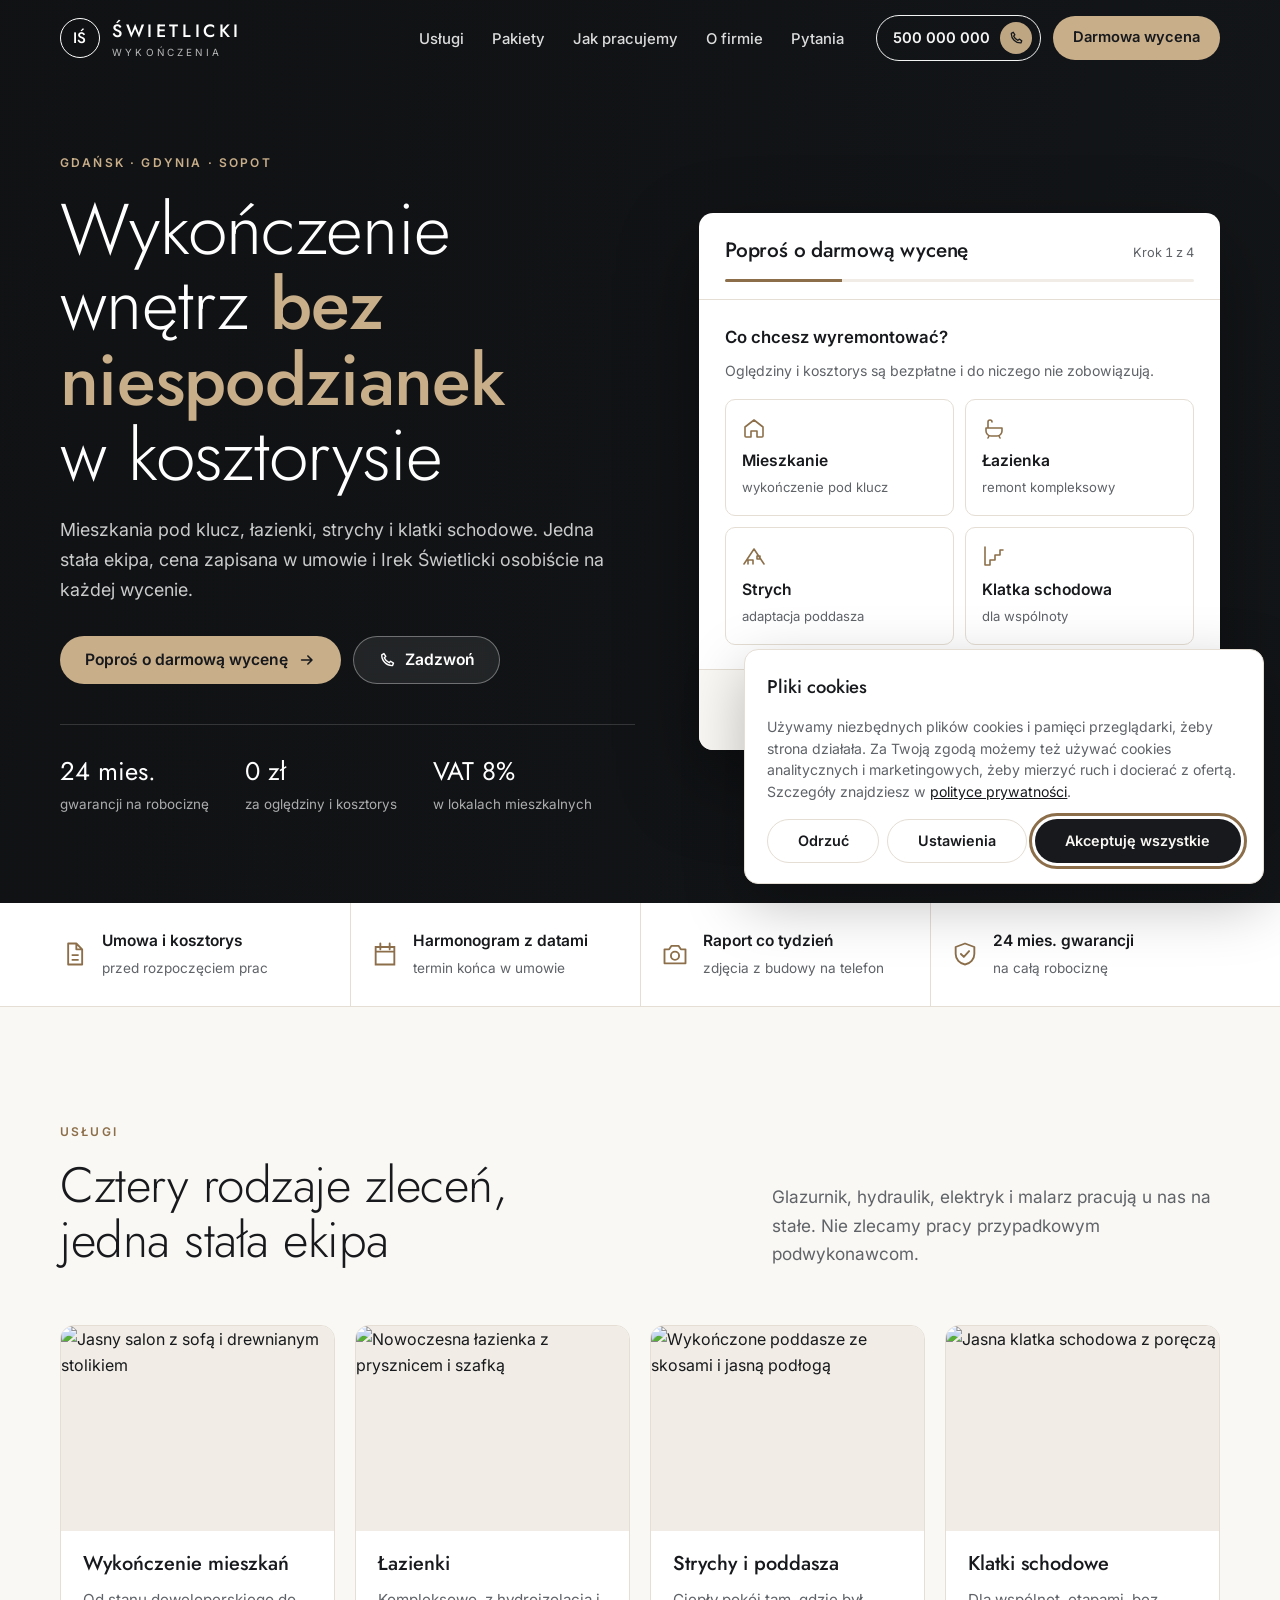
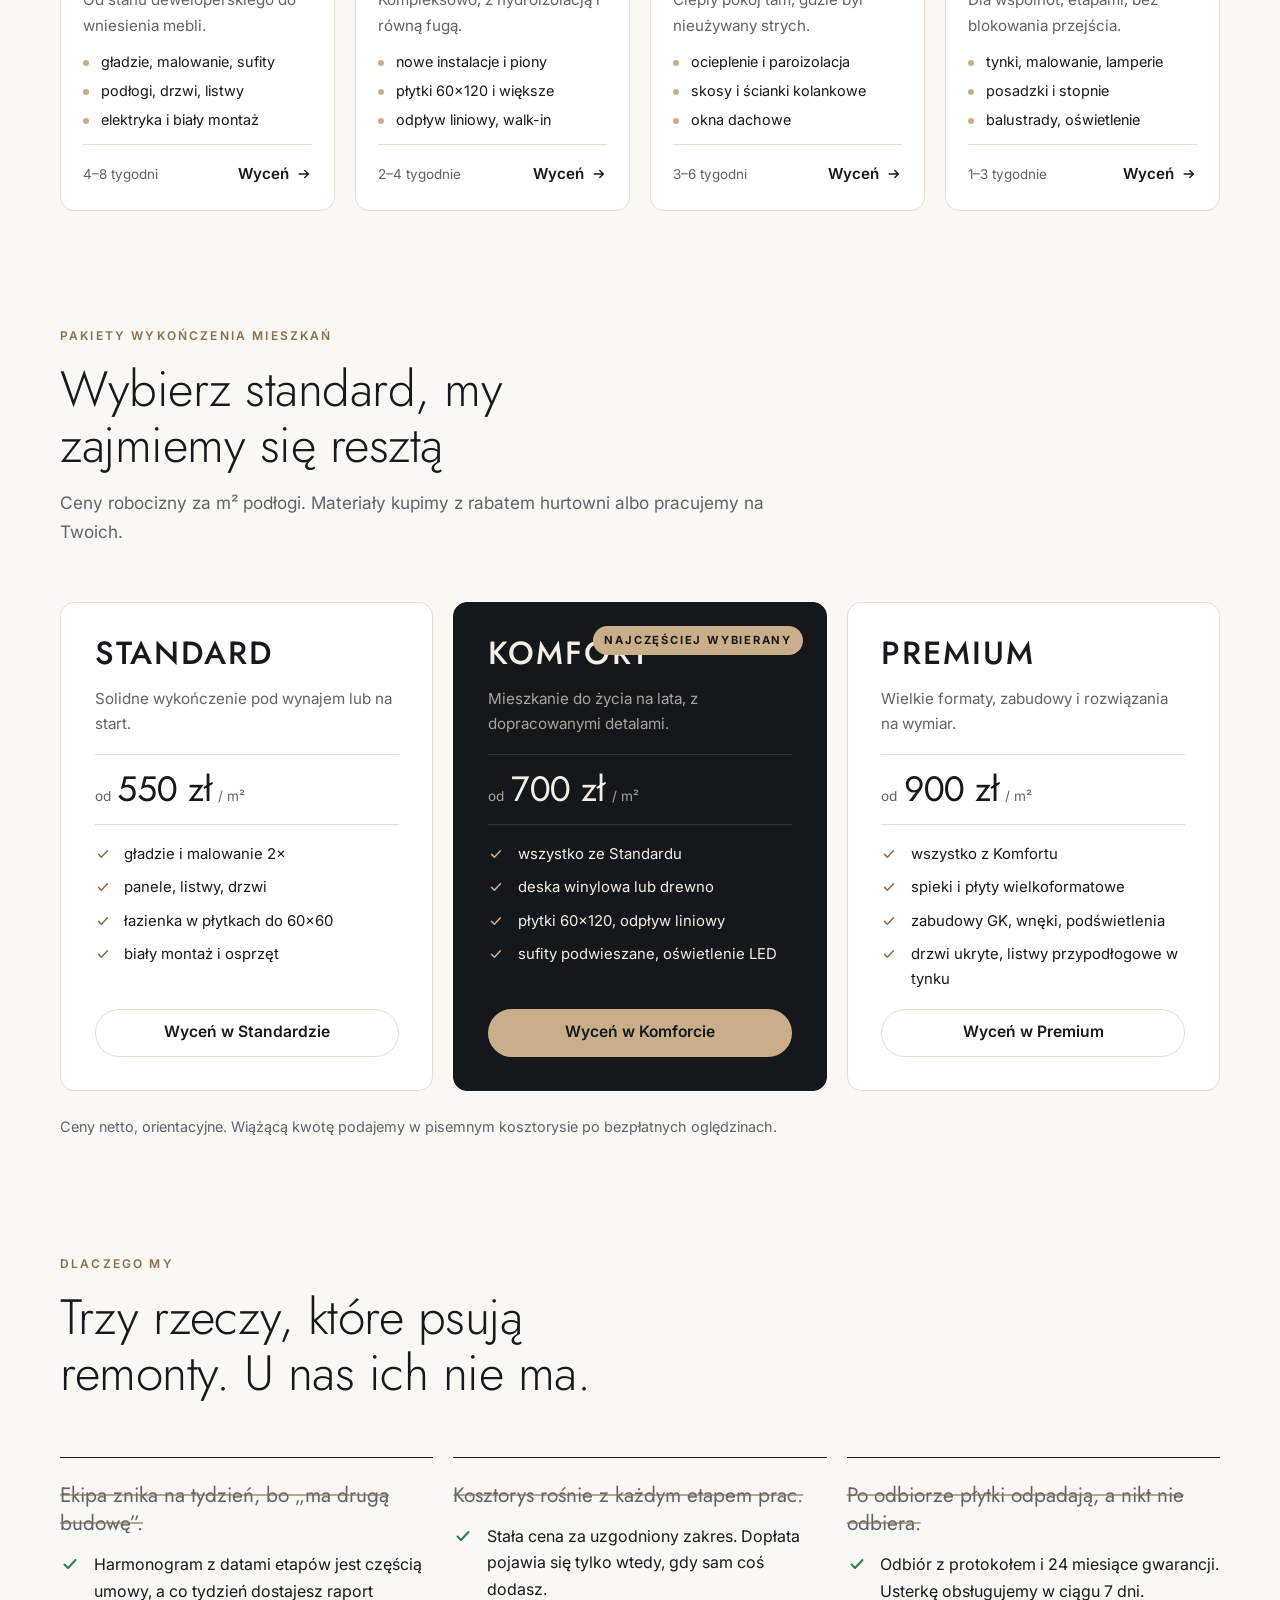
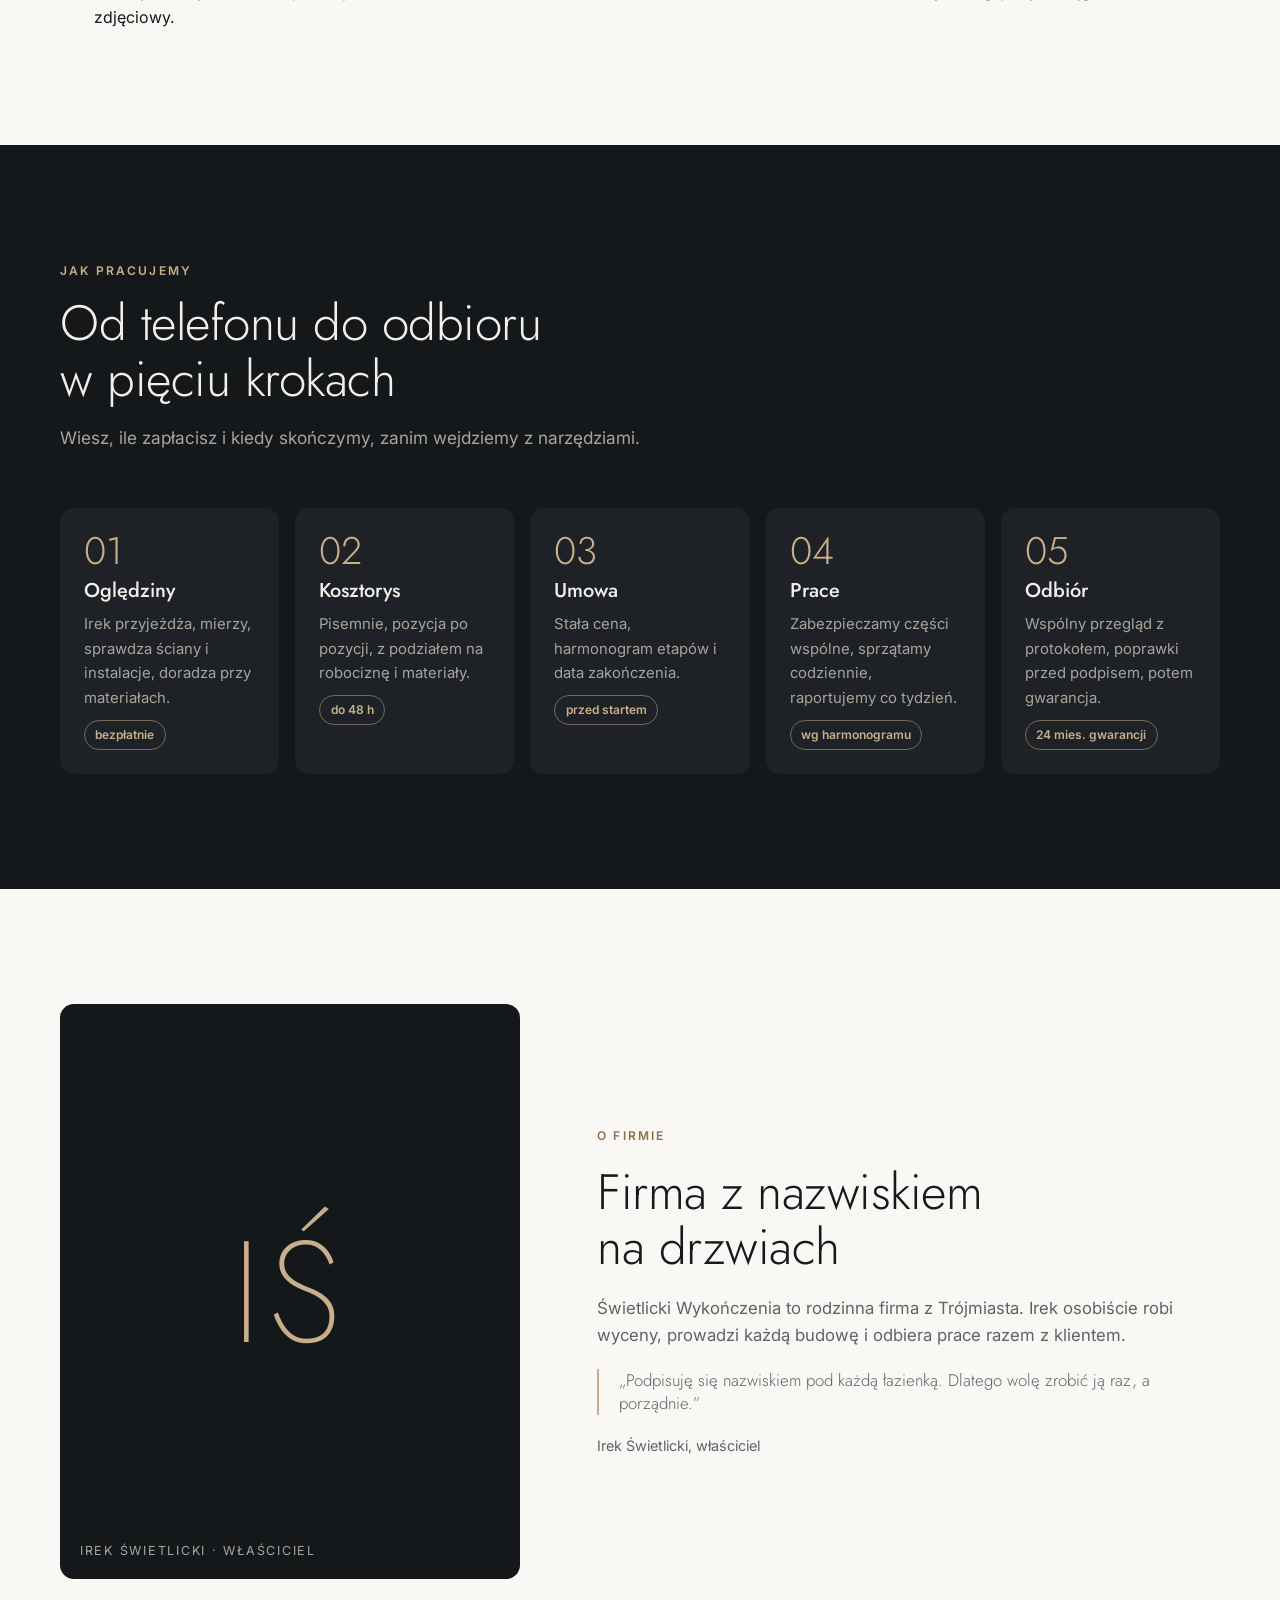
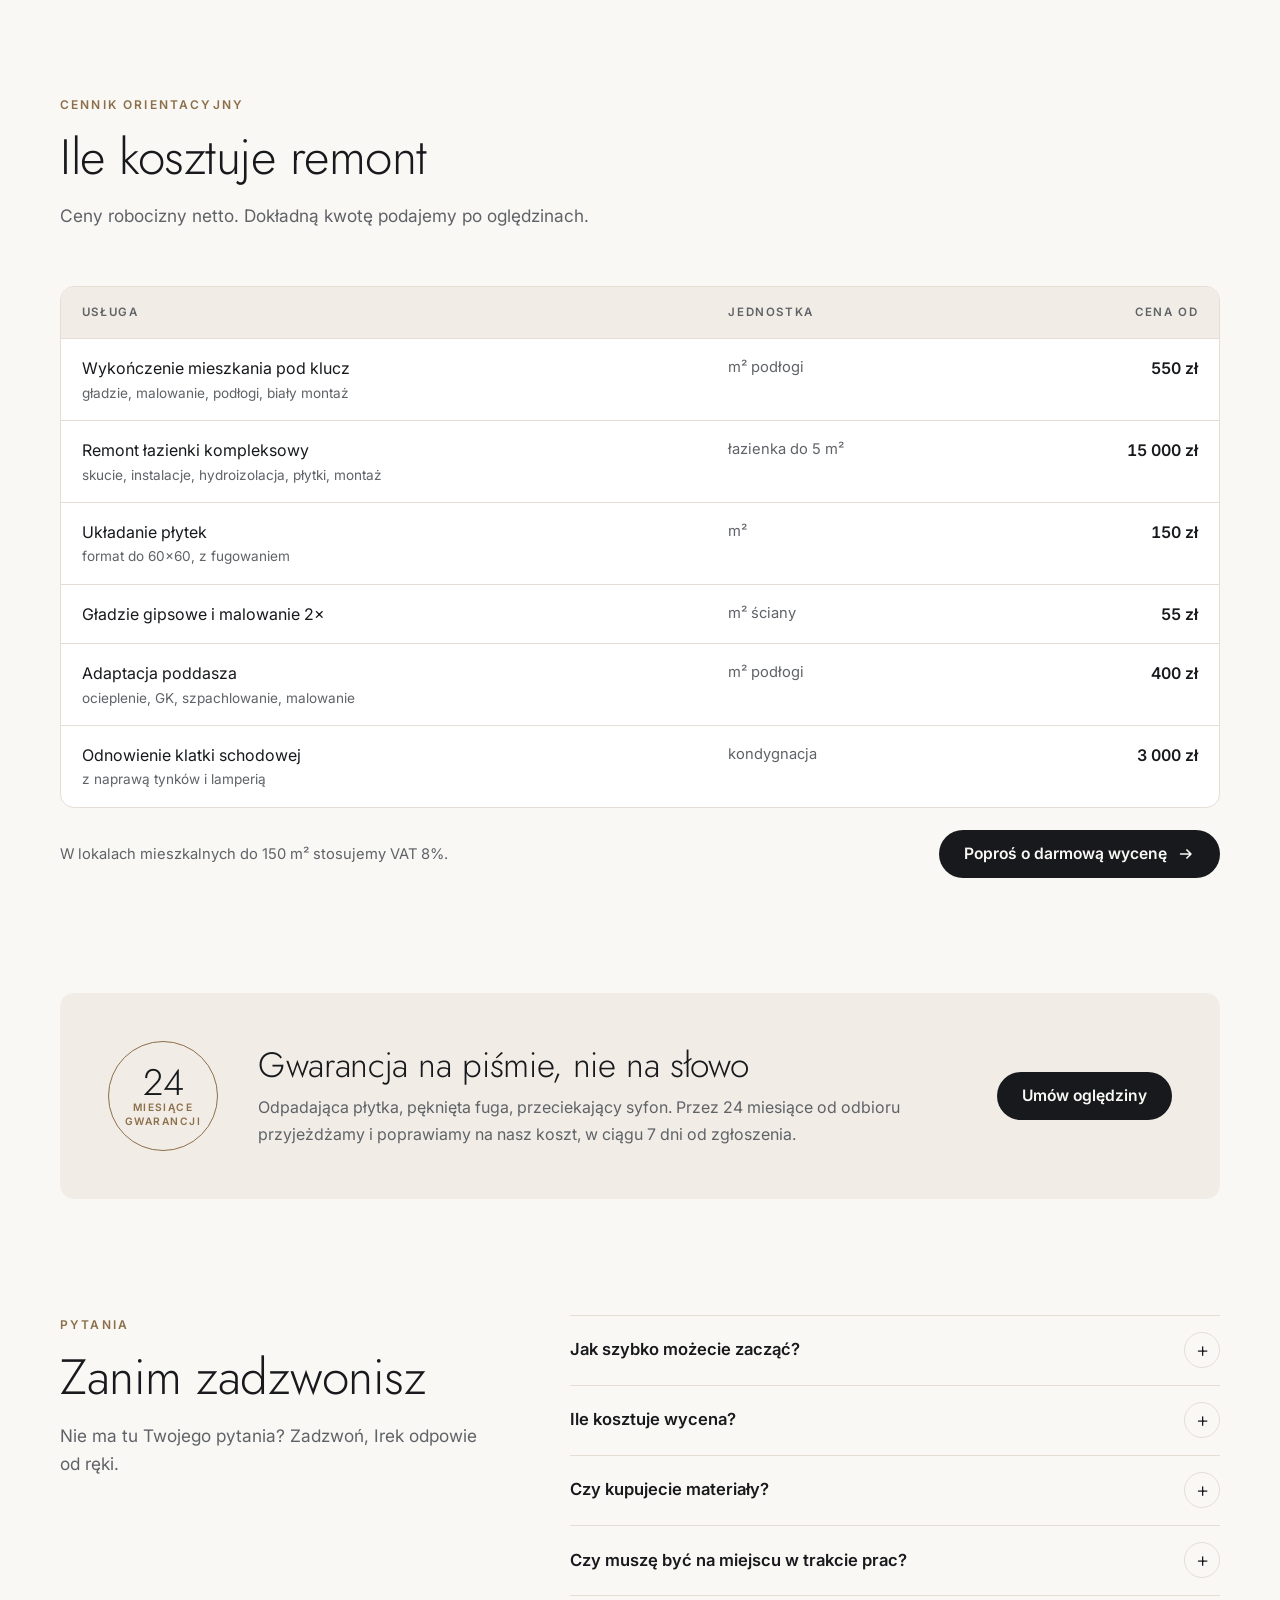
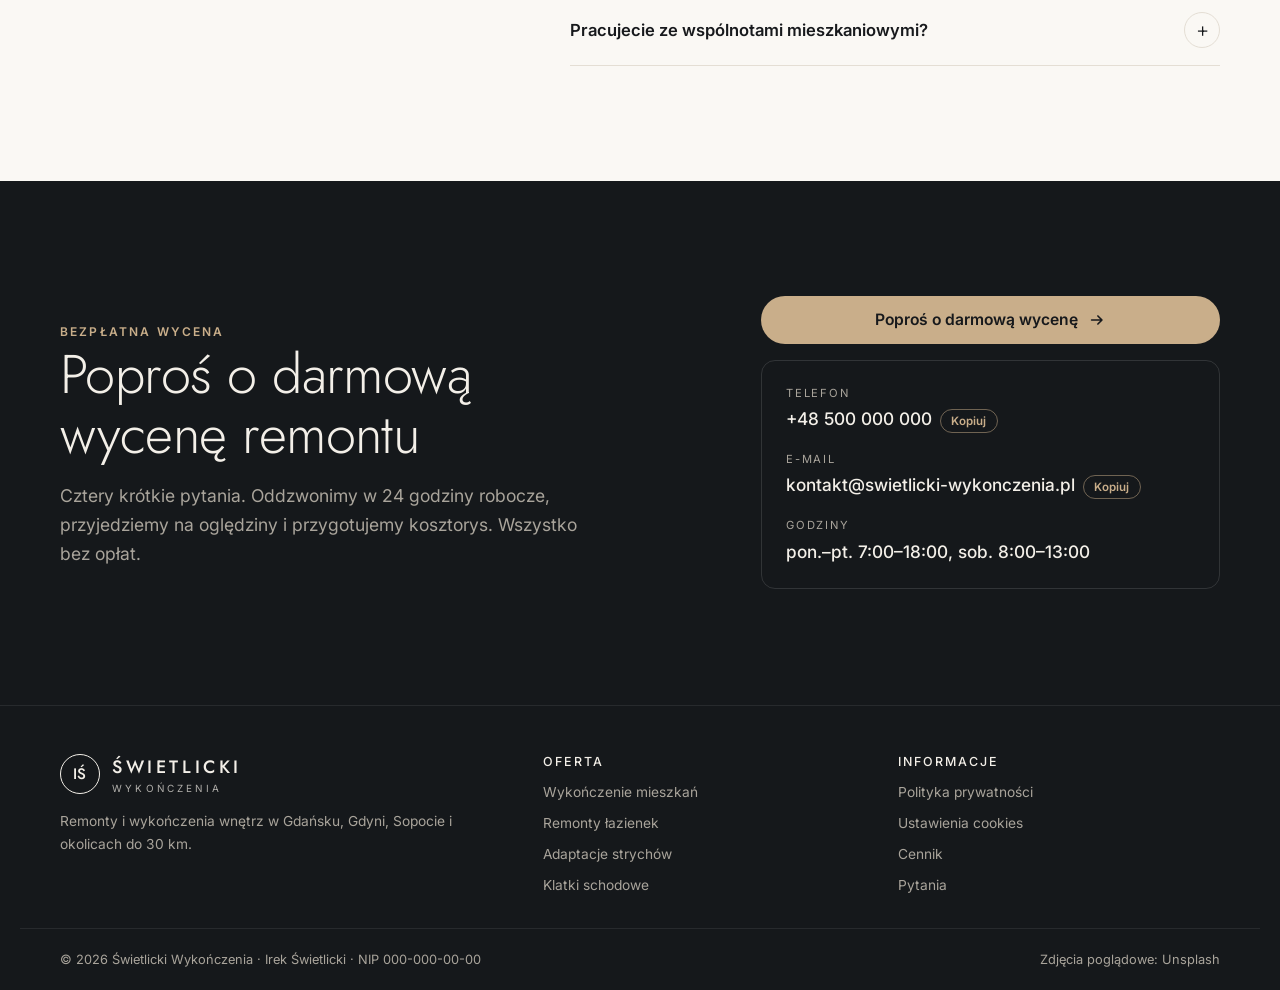
==== commit 889d918d: "Formularz „Poproś o darmową wycenę” zamiast kalkulatora: index.html Co-Authored-By: Claude Opus 5.5 " ====
--- a/index.html
+++ b/index.html
@@ -6,9 +6,9 @@
 <meta name="robots" content="noindex">
 <meta name="theme-color" content="#15181B">
 <title>Świetlicki Wykończenia — remonty i wykończenia wnętrz w Trójmieście</title>
-<meta name="description" content="Wykańczanie mieszkań, remonty łazienek, adaptacje strychów i klatek schodowych w Gdańsku, Gdyni i Sopocie. Stała cena w umowie, 24 miesiące gwarancji. Wycena online w 60 sekund.">
+<meta name="description" content="Wykańczanie mieszkań, remonty łazienek, adaptacje strychów i klatek schodowych w Gdańsku, Gdyni i Sopocie. Stała cena w umowie, 24 miesiące gwarancji. Bezpłatne oględziny i wycena — oddzwaniamy w 24 godziny robocze.">
 <meta property="og:title" content="Świetlicki Wykończenia">
-<meta property="og:description" content="Remonty i wykończenia wnętrz w Trójmieście. Wycena online w 60 sekund.">
+<meta property="og:description" content="Remonty i wykończenia wnętrz w Trójmieście. Bezpłatne oględziny i wycena — oddzwaniamy w 24 godziny robocze.">
 <meta property="og:type" content="website">
 <meta property="og:image" content="https://images.unsplash.com/photo-1745429523617-0d837856ca35?auto=format&fit=crop&w=1200&h=630&q=70">
 <link rel="preconnect" href="https://images.unsplash.com">
@@ -50,7 +50,7 @@
       </ul>
       <div class="head-actions">
         <a class="phone-pill" href="tel:+48500000000"><span>500 000 000</span><i><svg width="16" height="16"><use href="#i-phone"/></svg></i></a>
-        <a class="btn btn-sand" href="#wycena">Wyceń remont</a>
+        <a class="btn btn-sand" href="#wycena">Darmowa wycena</a>
         <button class="burger" type="button" id="burger" aria-label="Otwórz menu" aria-expanded="false" aria-controls="drawer"><span></span></button>
       </div>
     </nav>
@@ -72,7 +72,7 @@
   </nav>
   <div class="drawer-foot">
     <a class="phone-pill" href="tel:+48500000000"><span>+48 500 000 000</span><i><svg width="16" height="16"><use href="#i-phone"/></svg></i></a>
-    <a class="btn btn-sand btn-block" href="#wycena">Wyceń remont w 60 sekund</a>
+    <a class="btn btn-sand btn-block" href="#wycena">Poproś o darmową wycenę</a>
   </div>
 </div>
 
@@ -91,25 +91,26 @@
         <h1>Wykończenie wnętrz <strong>bez niespodzianek</strong> w&nbsp;kosztorysie</h1>
         <p class="lead">Mieszkania pod klucz, łazienki, strychy i klatki schodowe. Jedna stała ekipa, cena zapisana w umowie i Irek Świetlicki osobiście na każdej wycenie.</p>
         <div class="hero-cta">
-          <a class="btn btn-sand" href="#wycena">Wyceń remont online <svg width="18" height="18"><use href="#i-arrow"/></svg></a>
+          <a class="btn btn-sand" href="#wycena">Poproś o darmową wycenę <svg width="18" height="18"><use href="#i-arrow"/></svg></a>
           <a class="btn btn-ghost-light" href="tel:+48500000000"><svg width="18" height="18"><use href="#i-phone"/></svg>Zadzwoń</a>
         </div>
         <div class="hero-points">
           <div><b>24 mies.</b><span>gwarancji na robociznę</span></div>
-          <div><b>48 h</b><span>na pisemny kosztorys</span></div>
+          <div><b>0 zł</b><span>za oględziny i kosztorys</span></div>
           <div><b>VAT 8%</b><span>w lokalach mieszkalnych</span></div>
         </div>
       </div>
 
-      <!-- LEJEK: kalkulator wyceny. Wysyłka: wpisz adres w data-endpoint, np. https://formsubmit.co/ajax/twoj@email.pl -->
+      <!-- LEJEK: formularz darmowej wyceny. Wysyłka: wpisz adres w data-endpoint, np. https://formsubmit.co/ajax/twoj@email.pl -->
       <div class="quiz" id="wycena" data-endpoint="">
         <div class="quiz-head">
-          <div class="quiz-title"><h2>Wycena w 60 sekund</h2><span class="quiz-step" id="q-step">Krok 1 z 4</span></div>
+          <div class="quiz-title"><h2>Poproś o darmową wycenę</h2><span class="quiz-step" id="q-step">Krok 1 z 4</span></div>
           <div class="bar" aria-hidden="true"><i id="q-bar"></i></div>
         </div>
         <div class="quiz-body">
           <div class="q" data-step="1">
             <p class="q-label">Co chcesz wyremontować?</p>
+            <p class="q-hint">Oględziny i kosztorys są bezpłatne i do niczego nie zobowiązują.</p>
             <div class="tiles" role="group" aria-label="Rodzaj prac">
               <button type="button" class="tile" data-k="type" data-v="mieszkanie" aria-pressed="false"><svg width="24" height="24"><use href="#i-home"/></svg><b>Mieszkanie</b><span>wykończenie pod klucz</span></button>
               <button type="button" class="tile" data-k="type" data-v="lazienka" aria-pressed="false"><svg width="24" height="24"><use href="#i-bath"/></svg><b>Łazienka</b><span>remont kompleksowy</span></button>
@@ -140,16 +141,13 @@
             </label>
           </div>
           <div class="q" data-step="4" hidden>
-            <div class="estimate" aria-live="polite">
-              <small>Orientacyjny koszt robocizny</small>
-              <b id="q-est">—</b>
-              <span id="q-est-note">netto, bez materiałów</span>
-            </div>
-            <p class="q-hint" style="margin-top:0">Zostaw numer. Irek oddzwoni, doprecyzuje zakres i umówi bezpłatne oględziny.</p>
+            <p class="q-label">Gdzie oddzwonić z wyceną?</p>
+            <p class="q-hint" id="q-summary">Irek oddzwoni w ciągu 24 godzin roboczych i umówi bezpłatne oględziny.</p>
             <div class="row">
               <label for="q-name">Imię<input type="text" id="q-name" autocomplete="given-name"></label>
               <label for="q-phone">Telefon<input type="tel" id="q-phone" autocomplete="tel" inputmode="tel" placeholder="600 123 456"></label>
             </div>
+            <label for="q-msg">Kilka słów o remoncie <span style="color:var(--muted);font-weight:400">(opcjonalnie)</span><textarea id="q-msg" rows="2" placeholder="Np. łazienka w bloku, prysznic zamiast wanny" style="min-height:76px;resize:vertical"></textarea></label>
             <label class="consent" for="q-rodo"><input type="checkbox" id="q-rodo"><span>Zgadzam się na kontakt telefoniczny w sprawie wyceny. Zasady przetwarzania danych opisuje <a href="polityka-prywatnosci.html" target="_blank" rel="noopener">polityka prywatności</a>.</span></label>
             <p class="err" id="q-err" role="alert"></p>
           </div>
@@ -157,9 +155,9 @@
             <div class="done-icon"><svg width="26" height="26"><use href="#i-check"/></svg></div>
             <p class="q-label">Dziękujemy, zgłoszenie przyjęte</p>
             <ol class="next-steps">
-              <li><p>Oddzwonimy w godzinach pracy, zwykle w ciągu 2 godzin.</p></li>
+              <li><p>Oddzwonimy w ciągu 24 godzin roboczych.</p></li>
               <li><p>Umówimy bezpłatne oględziny w dogodnym terminie.</p></li>
-              <li><p>Pisemny kosztorys dostaniesz do 48 godzin po wizycie.</p></li>
+              <li><p>Pisemny kosztorys dostaniesz do 48 godzin po wizycie. Za darmo.</p></li>
             </ol>
           </div>
         </div>
@@ -348,7 +346,7 @@
       </div>
       <div class="price-foot">
         <p>W lokalach mieszkalnych do 150 m² stosujemy VAT 8%.</p>
-        <a class="btn btn-dark" href="#wycena">Policz swój remont <svg width="18" height="18"><use href="#i-arrow"/></svg></a>
+        <a class="btn btn-dark" href="#wycena">Poproś o darmową wycenę <svg width="18" height="18"><use href="#i-arrow"/></svg></a>
       </div>
     </div>
   </section>
@@ -375,7 +373,7 @@
       </div>
       <div class="faq">
         <details><summary>Jak szybko możecie zacząć?</summary><p>Oględziny umawiamy zwykle w ciągu kilku dni. Termin startu zależy od grafiku i wpisujemy go do umowy razem z datą zakończenia.</p></details>
-        <details><summary>Czy kalkulator podaje ostateczną cenę?</summary><p>Nie. Kalkulator daje orientacyjny przedział dla typowego zakresu. Wiążącą cenę podajemy w pisemnym kosztorysie po oględzinach.</p></details>
+        <details><summary>Ile kosztuje wycena?</summary><p>Nic. Przyjazd, oględziny i pisemny kosztorys są bezpłatne i do niczego nie zobowiązują. Decyzję podejmujesz, kiedy masz wszystko na papierze.</p></details>
         <details><summary>Czy kupujecie materiały?</summary><p>Tak, jeśli chcesz. Doradzamy, kupujemy w hurtowniach z rabatem i dowozimy na budowę. Możesz też dostarczyć własne.</p></details>
         <details><summary>Czy muszę być na miejscu w trakcie prac?</summary><p>Nie. Wystarczy przekazać klucze. Co tydzień dostajesz zdjęcia postępu, a decyzje, np. układ płytek, uzgadniamy telefonicznie.</p></details>
         <details><summary>Pracujecie ze wspólnotami mieszkaniowymi?</summary><p>Tak. Przygotowujemy ofertę dla zarządu, ustalamy harmonogram i wywieszamy ogłoszenia. Pracujemy etapami, fakturę wystawiamy na wspólnotę.</p></details>
@@ -387,11 +385,11 @@
     <div class="wrap final-grid">
       <div>
         <span class="eyebrow">Bezpłatna wycena</span>
-        <h2>Sprawdź, ile będzie kosztował Twój remont</h2>
-        <p>Cztery pytania i masz orientacyjną kwotę. Wiążący kosztorys po bezpłatnych oględzinach.</p>
+        <h2>Poproś o darmową wycenę remontu</h2>
+        <p>Cztery krótkie pytania. Oddzwonimy w 24 godziny robocze, przyjedziemy na oględziny i przygotujemy kosztorys. Wszystko bez opłat.</p>
       </div>
       <div class="final-actions">
-        <a class="btn btn-sand" href="#wycena">Przejdź do kalkulatora <svg width="18" height="18"><use href="#i-arrow"/></svg></a>
+        <a class="btn btn-sand" href="#wycena">Poproś o darmową wycenę <svg width="18" height="18"><use href="#i-arrow"/></svg></a>
         <div class="contact-card">
           <dl>
             <div><dt>Telefon</dt><dd><span id="tel">+48 500 000 000</span><button class="copy" type="button" data-copy="tel">Kopiuj</button></dd></div>
@@ -427,7 +425,7 @@
 
 <div class="mobile-cta" id="mobile-cta">
   <a class="btn btn-ghost-light" href="tel:+48500000000"><svg width="18" height="18"><use href="#i-phone"/></svg>Zadzwoń</a>
-  <a class="btn btn-sand" href="#wycena">Wyceń remont</a>
+  <a class="btn btn-sand" href="#wycena">Darmowa wycena</a>
 </div>
 
 <script src="cookies.js"></script>
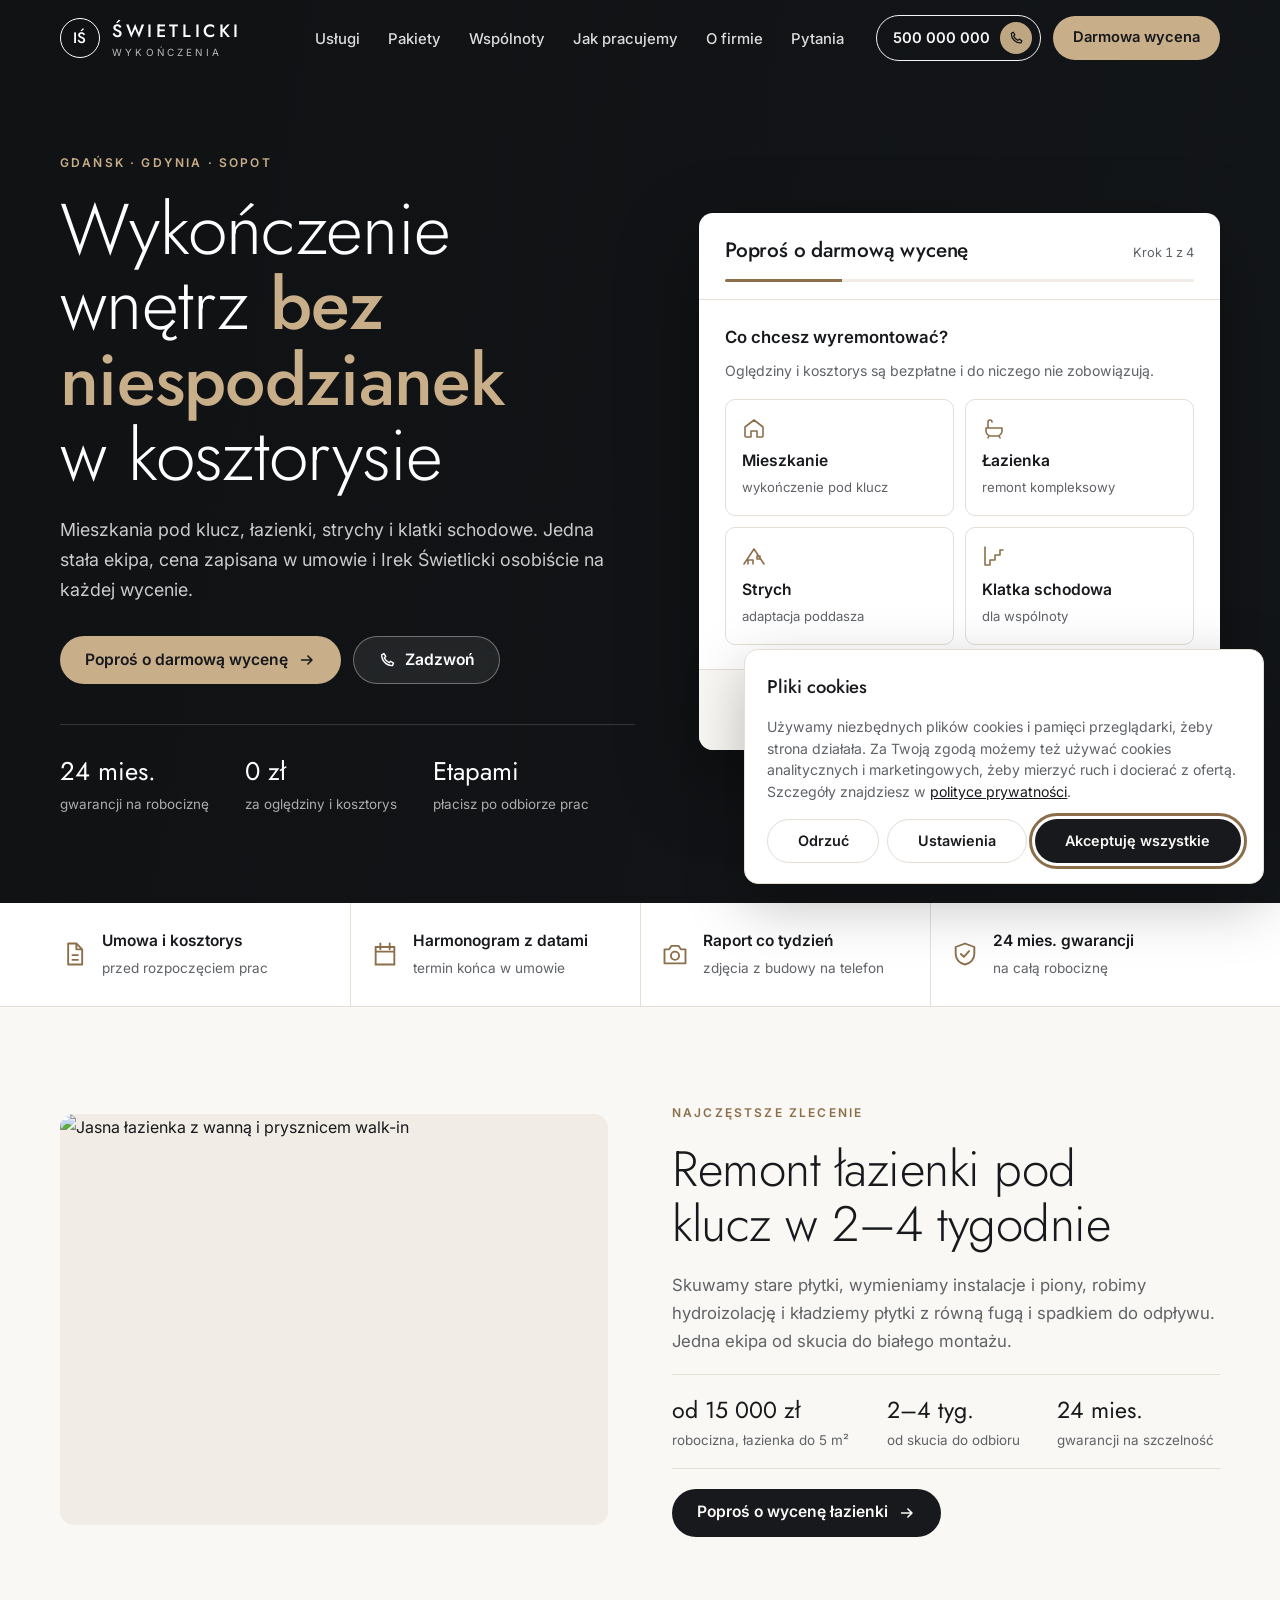
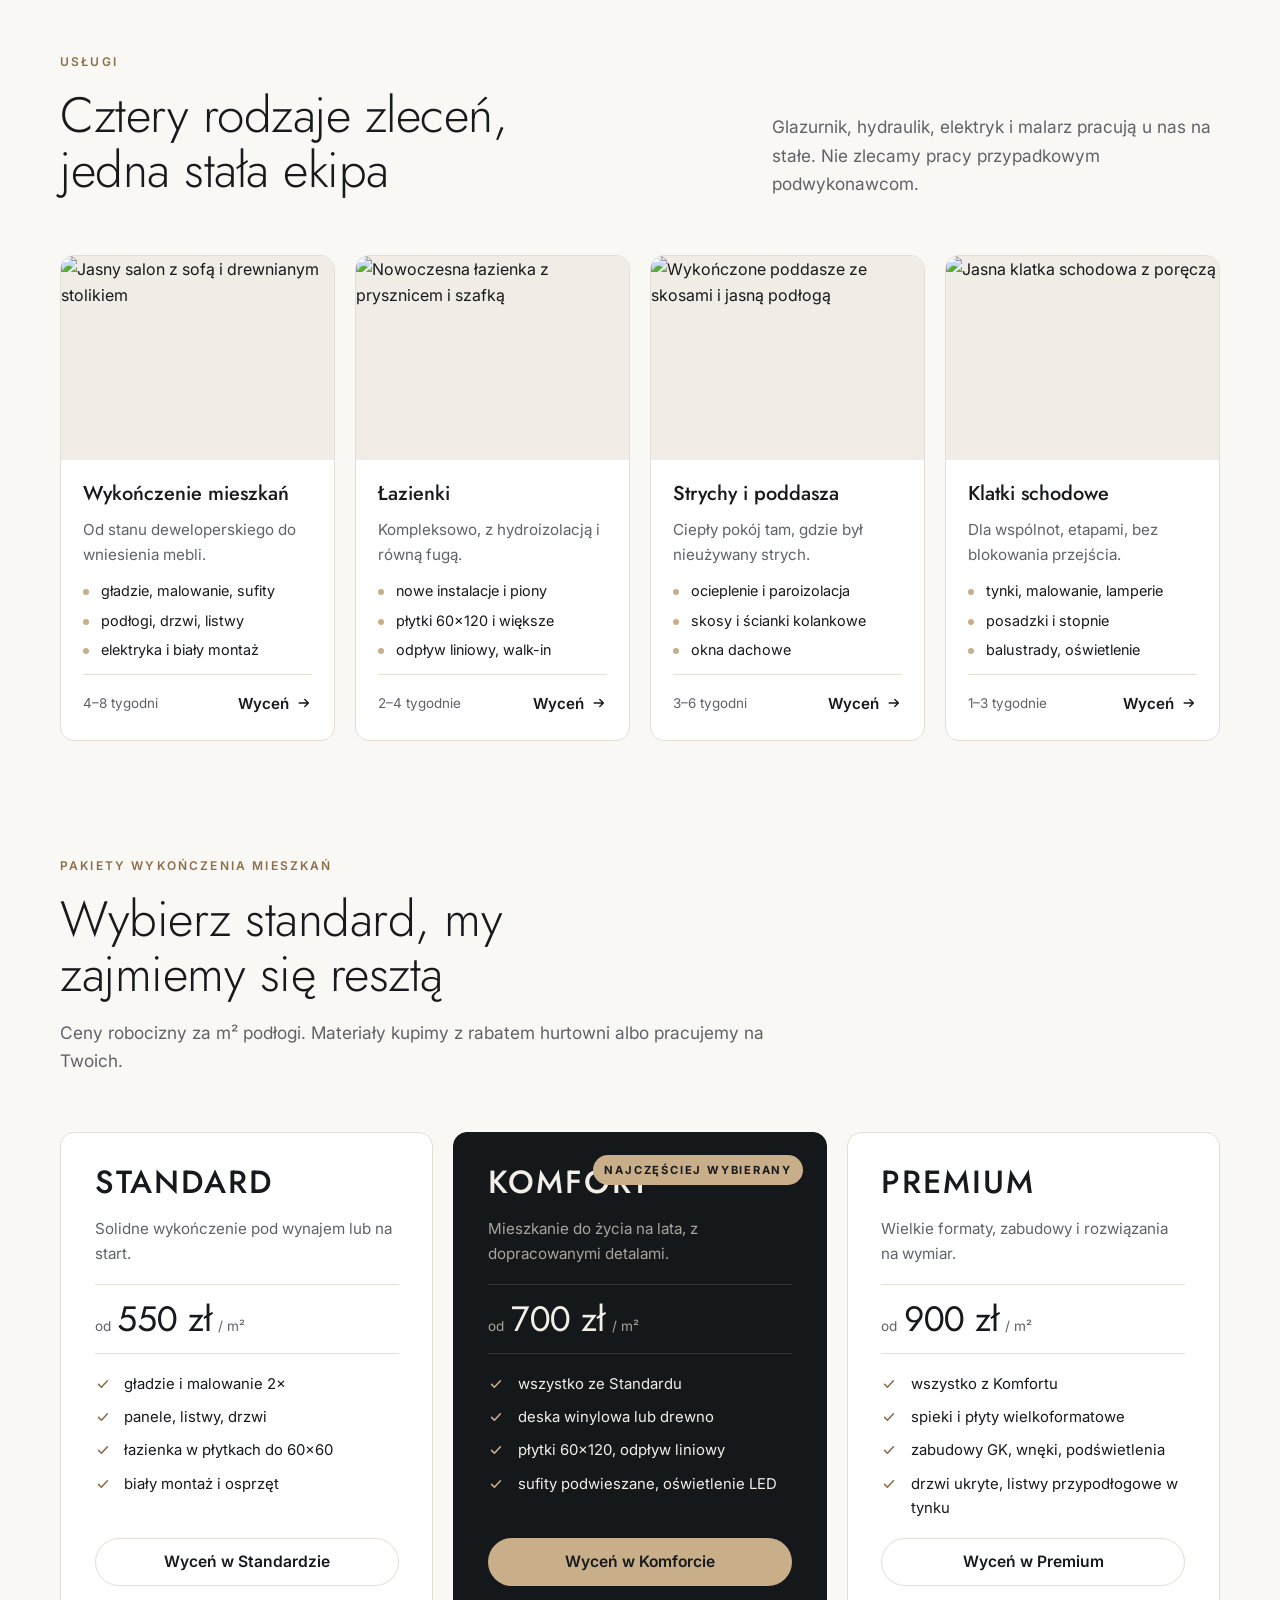
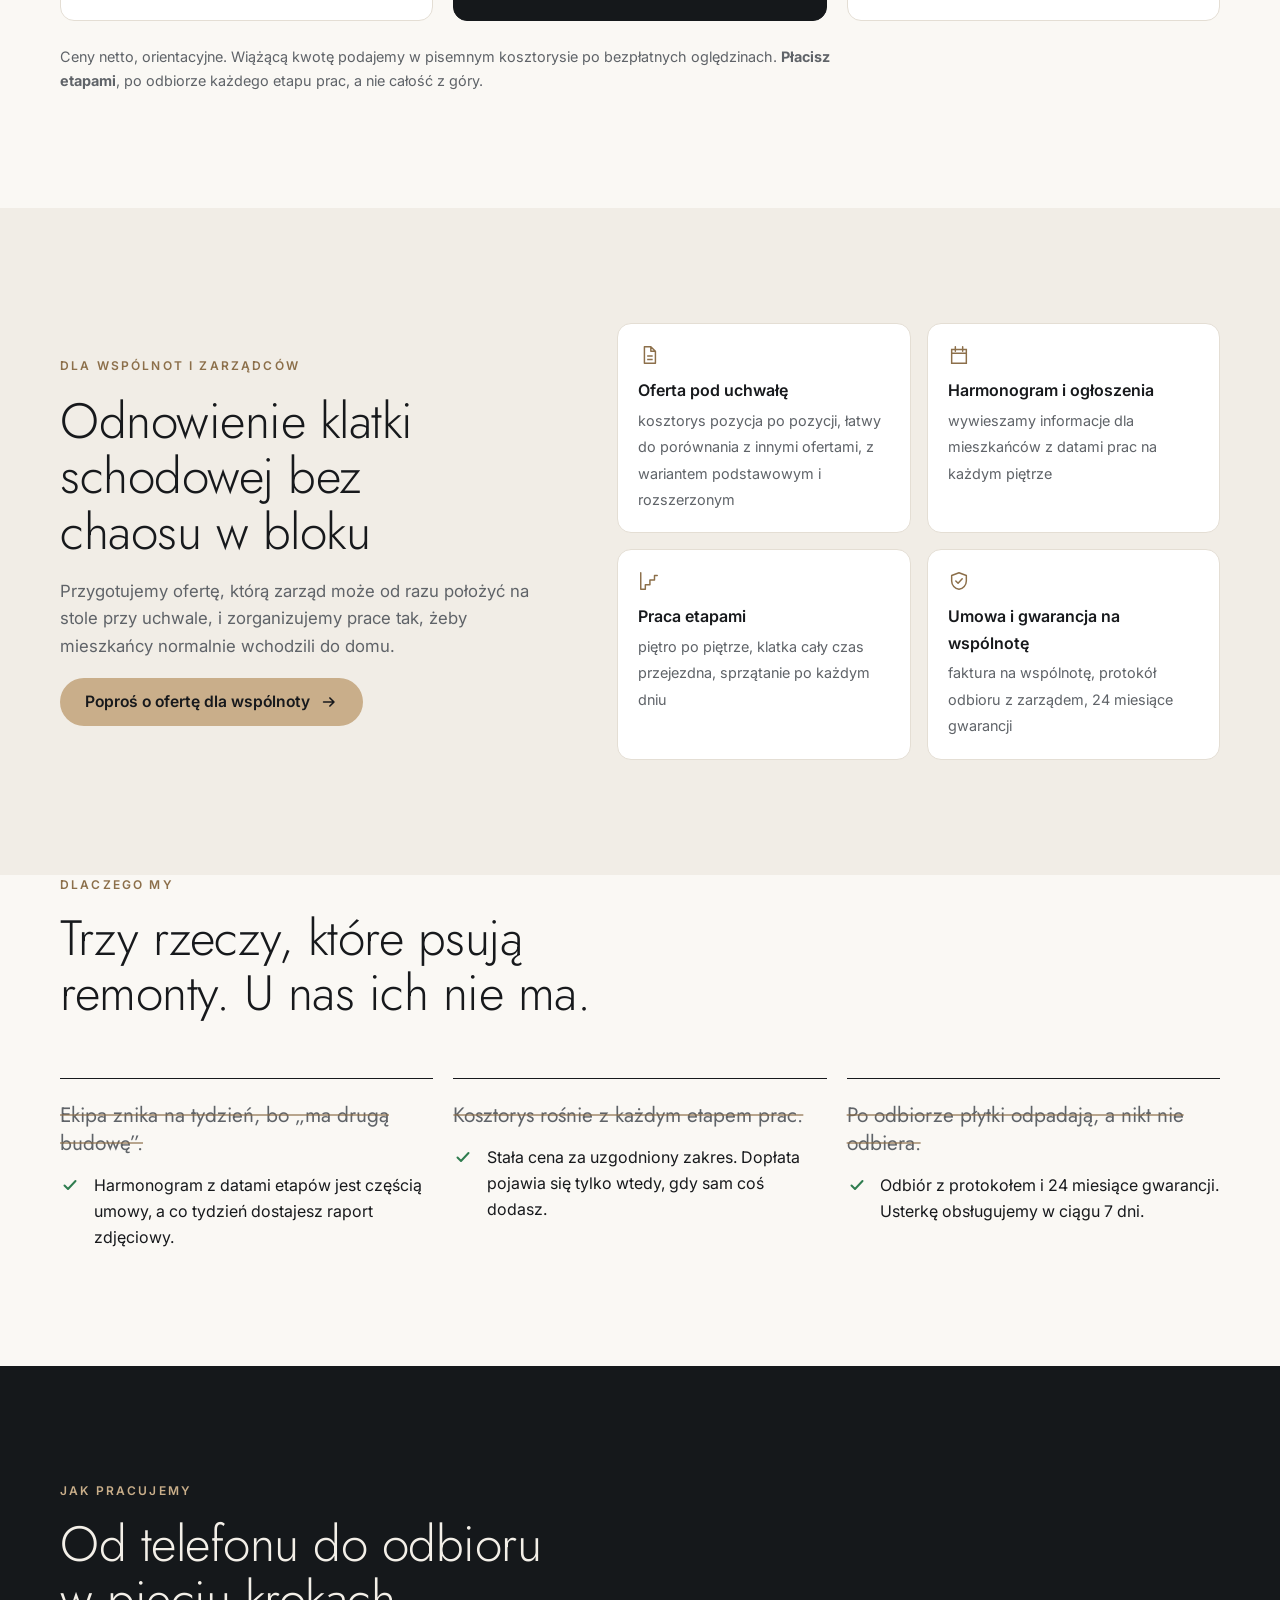
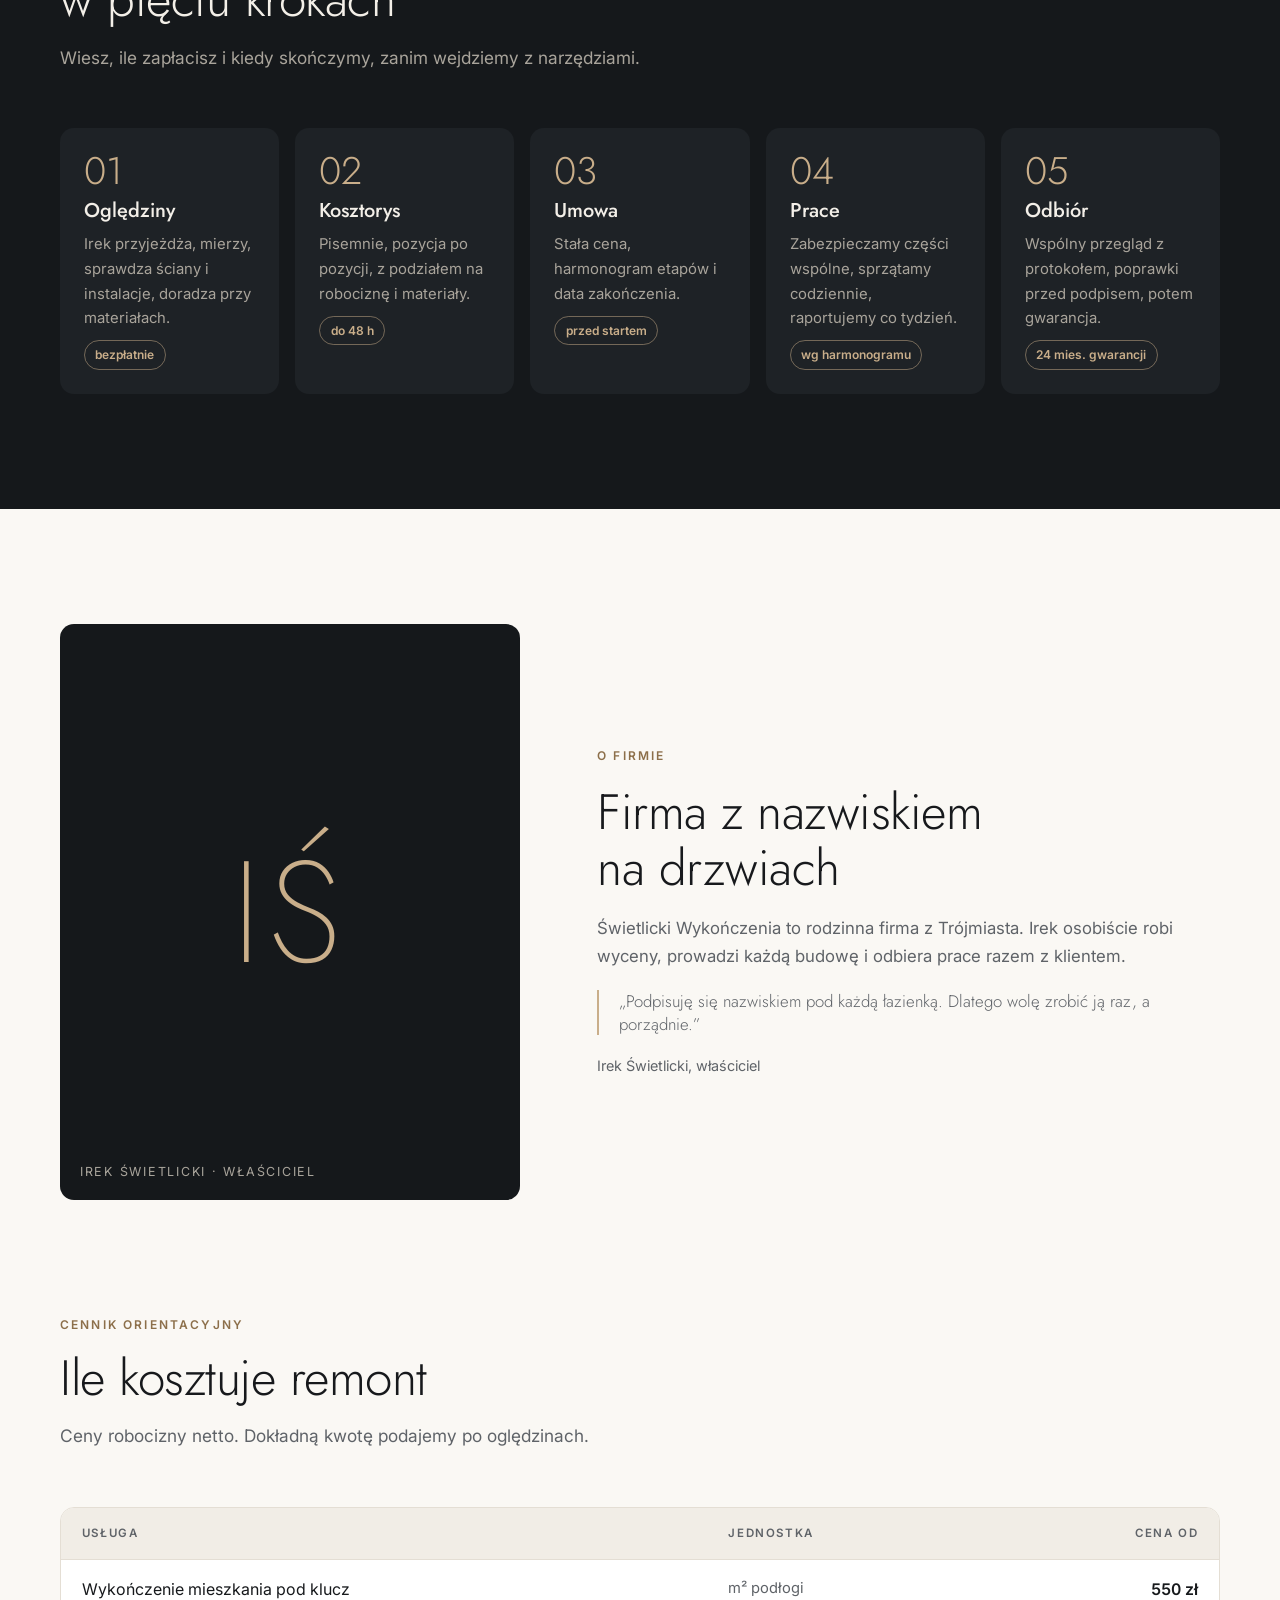
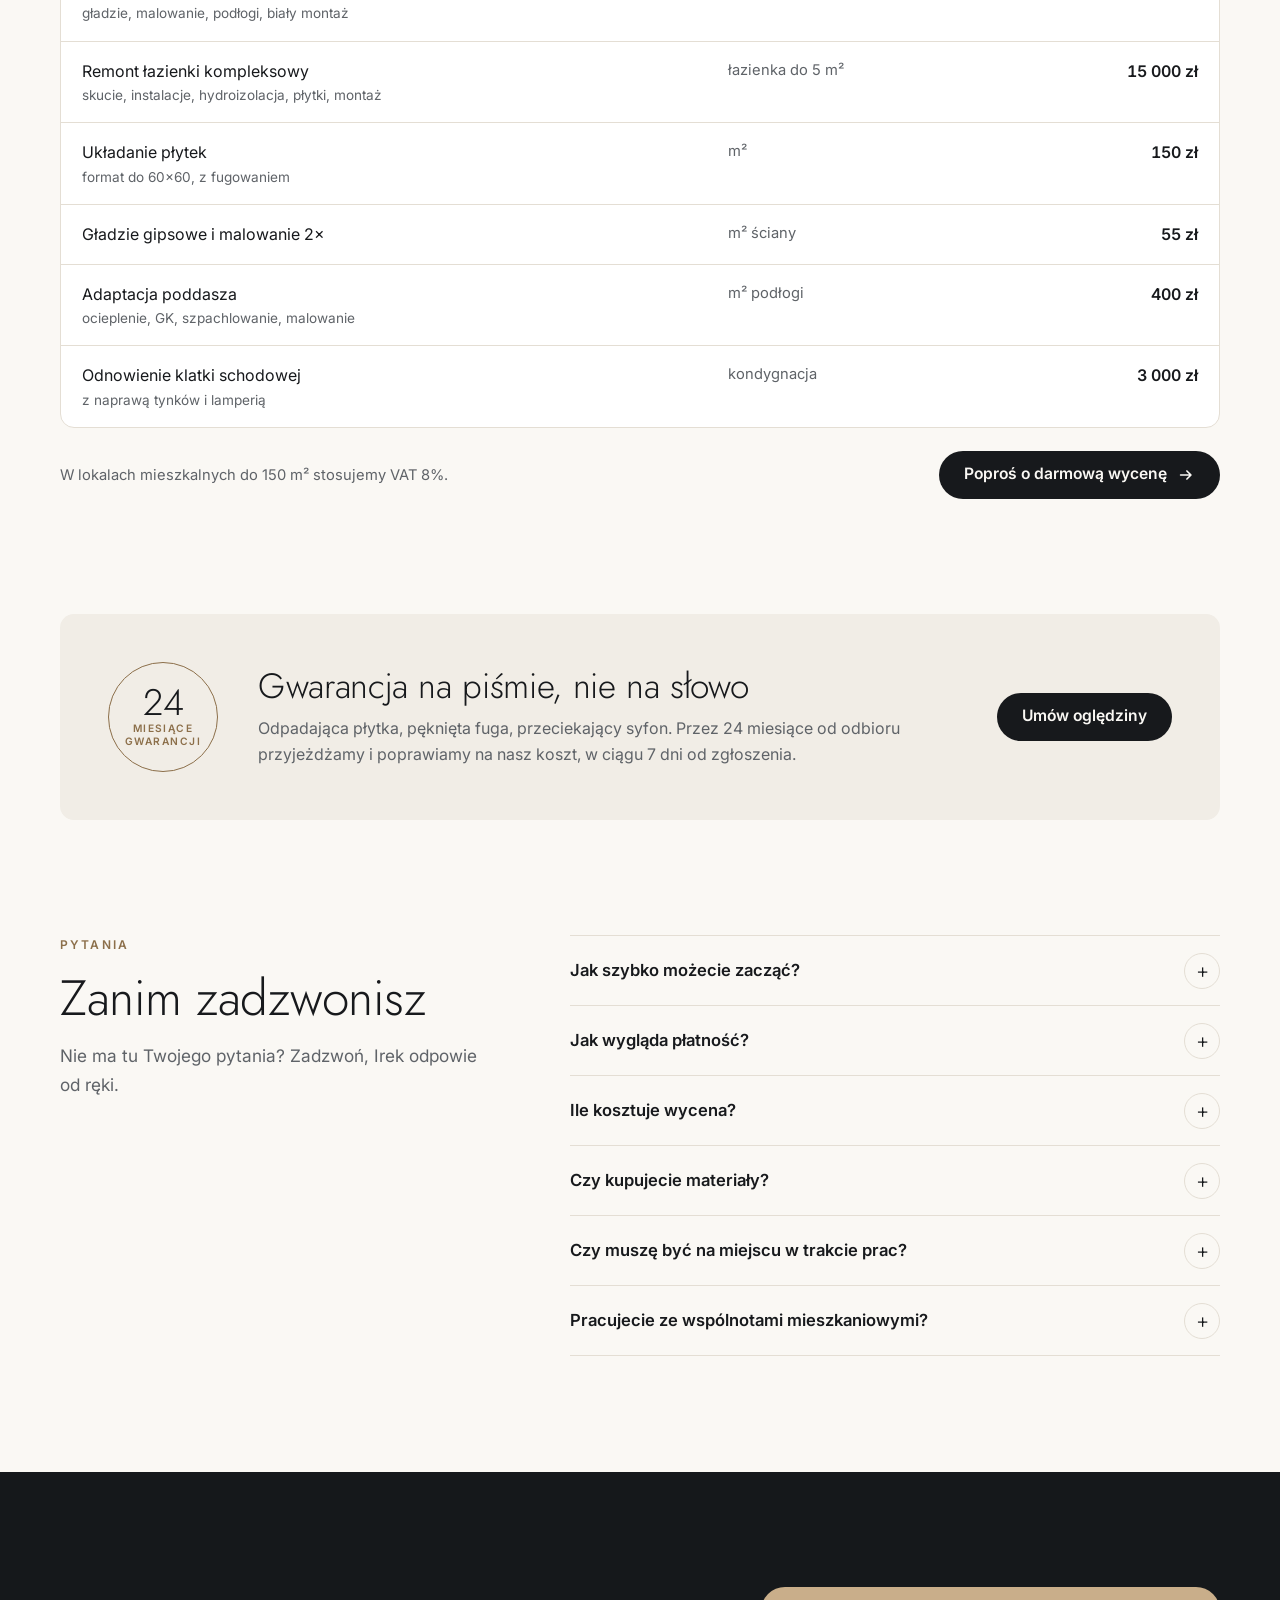
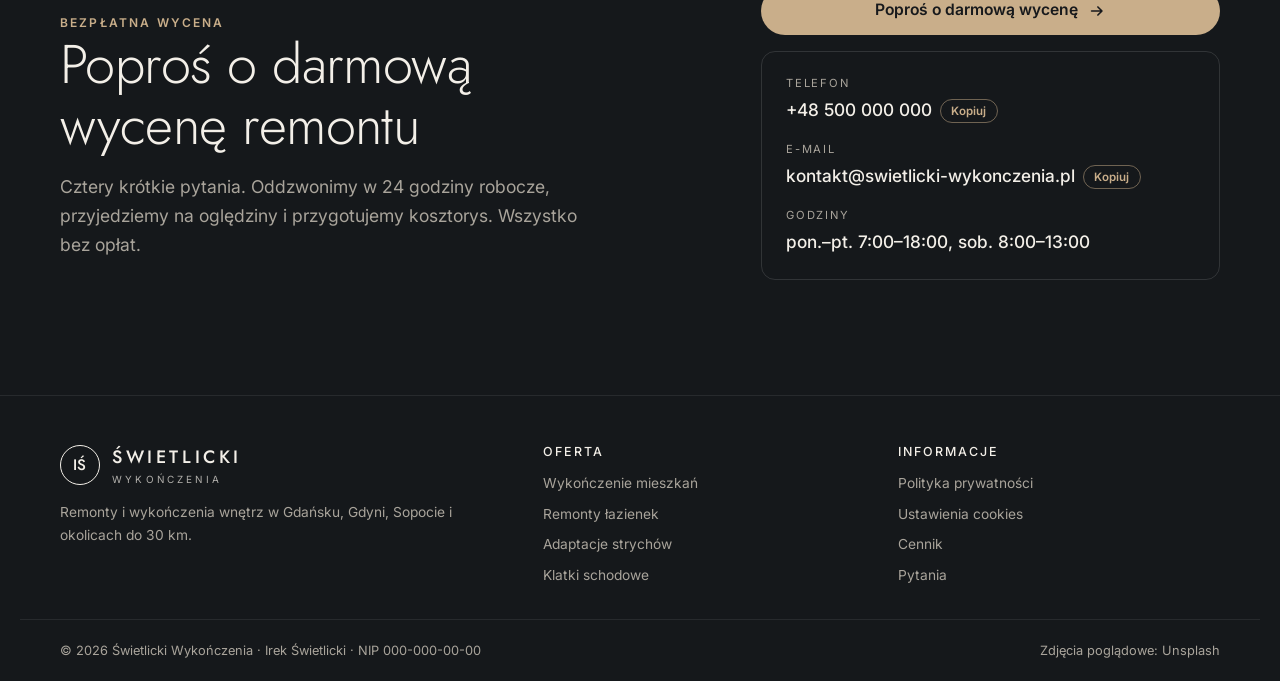
==== commit 1fc0306e: "Widełki w formularzu, płatność etapami, sekcja dla wspólnot, baner łazienki: index.html Co-Authored-" ====
--- a/index.html
+++ b/index.html
@@ -44,6 +44,7 @@
       <ul>
         <li><a href="#uslugi">Usługi</a></li>
         <li><a href="#pakiety">Pakiety</a></li>
+        <li><a href="#wspolnoty">Wspólnoty</a></li>
         <li><a href="#proces">Jak pracujemy</a></li>
         <li><a href="#o-firmie">O firmie</a></li>
         <li><a href="#faq">Pytania</a></li>
@@ -65,6 +66,7 @@
   <nav aria-label="Menu mobilne">
     <a href="#uslugi">Usługi</a>
     <a href="#pakiety">Pakiety</a>
+    <a href="#wspolnoty">Dla wspólnot</a>
     <a href="#proces">Jak pracujemy</a>
     <a href="#o-firmie">O firmie</a>
     <a href="#cennik">Cennik</a>
@@ -97,7 +99,7 @@
         <div class="hero-points">
           <div><b>24 mies.</b><span>gwarancji na robociznę</span></div>
           <div><b>0 zł</b><span>za oględziny i kosztorys</span></div>
-          <div><b>VAT 8%</b><span>w lokalach mieszkalnych</span></div>
+          <div><b>Etapami</b><span>płacisz po odbiorze prac</span></div>
         </div>
       </div>
 
@@ -132,10 +134,11 @@
           <div class="q" data-step="3" hidden>
             <p class="q-label">Jaki standard wykończenia?</p>
             <div class="tiles three" role="group" aria-label="Standard">
-              <button type="button" class="tile" data-k="std" data-v="0" aria-pressed="false"><b>Standard</b><span>solidnie, bez dodatków</span></button>
-              <button type="button" class="tile" data-k="std" data-v="1" aria-pressed="true"><b>Komfort</b><span>najczęściej wybierany</span></button>
-              <button type="button" class="tile" data-k="std" data-v="2" aria-pressed="false"><b>Premium</b><span>duże formaty, zabudowy</span></button>
+              <button type="button" class="tile" data-k="std" data-v="0" aria-pressed="false"><b>Standard</b><span>solidnie, bez dodatków</span><em class="tile-price" data-price="0"></em></button>
+              <button type="button" class="tile" data-k="std" data-v="1" aria-pressed="true"><b>Komfort</b><span>najczęściej wybierany</span><em class="tile-price" data-price="1"></em></button>
+              <button type="button" class="tile" data-k="std" data-v="2" aria-pressed="false"><b>Premium</b><span>duże formaty, zabudowy</span><em class="tile-price" data-price="2"></em></button>
             </div>
+            <p class="q-hint" style="margin-top:-.4rem">Kwoty to orientacyjna robocizna netto dla podanego metrażu. Dokładną cenę podamy po oględzinach.</p>
             <label for="q-when">Kiedy chcesz zacząć?
               <select id="q-when"><option>Jak najszybciej</option><option selected>W ciągu 1–3 miesięcy</option><option>Za 3–6 miesięcy</option><option>Jeszcze nie wiem</option></select>
             </label>
@@ -178,6 +181,23 @@
       <div class="item"><svg width="28" height="28"><use href="#i-shield"/></svg><div><b>24 mies. gwarancji</b><span>na całą robociznę</span></div></div>
     </div>
   </div>
+
+  <section class="bath-band" aria-labelledby="bath-h">
+    <div class="wrap bath-grid">
+      <div class="bath-img"><img loading="lazy" src="https://images.unsplash.com/photo-1638799869566-b17fa794c4de?auto=format&fit=crop&w=1000&h=750&q=70" alt="Jasna łazienka z wanną i prysznicem walk-in"></div>
+      <div class="bath-text">
+        <span class="eyebrow">Najczęstsze zlecenie</span>
+        <h2 id="bath-h">Remont łazienki pod klucz w 2–4 tygodnie</h2>
+        <p>Skuwamy stare płytki, wymieniamy instalacje i piony, robimy hydroizolację i kładziemy płytki z równą fugą i spadkiem do odpływu. Jedna ekipa od skucia do białego montażu.</p>
+        <ul class="bath-facts">
+          <li><b>od 15 000 zł</b><span>robocizna, łazienka do 5 m²</span></li>
+          <li><b>2–4 tyg.</b><span>od skucia do odbioru</span></li>
+          <li><b>24 mies.</b><span>gwarancji na szczelność</span></li>
+        </ul>
+        <a class="btn btn-dark" href="#wycena" data-pick="lazienka">Poproś o wycenę łazienki <svg width="18" height="18"><use href="#i-arrow"/></svg></a>
+      </div>
+    </div>
+  </section>
 
   <section id="uslugi">
     <div class="wrap">
@@ -275,7 +295,24 @@
           <a class="btn btn-line" href="#wycena" data-std="2" data-pick="mieszkanie">Wyceń w Premium</a>
         </article>
       </div>
-      <p class="pkg-note">Ceny netto, orientacyjne. Wiążącą kwotę podajemy w pisemnym kosztorysie po bezpłatnych oględzinach.</p>
+      <p class="pkg-note">Ceny netto, orientacyjne. Wiążącą kwotę podajemy w pisemnym kosztorysie po bezpłatnych oględzinach. <strong>Płacisz etapami</strong>, po odbiorze każdego etapu prac, a nie całość z góry.</p>
+    </div>
+  </section>
+
+  <section id="wspolnoty" class="hoa-band">
+    <div class="wrap hoa-grid">
+      <div class="hoa-text">
+        <span class="eyebrow">Dla wspólnot i zarządców</span>
+        <h2>Odnowienie klatki schodowej bez chaosu w bloku</h2>
+        <p>Przygotujemy ofertę, którą zarząd może od razu położyć na stole przy uchwale, i zorganizujemy prace tak, żeby mieszkańcy normalnie wchodzili do domu.</p>
+        <a class="btn btn-sand" href="#wycena" data-pick="klatka">Poproś o ofertę dla wspólnoty <svg width="18" height="18"><use href="#i-arrow"/></svg></a>
+      </div>
+      <ul class="hoa-list">
+        <li><svg width="22" height="22"><use href="#i-doc"/></svg><div><b>Oferta pod uchwałę</b><span>kosztorys pozycja po pozycji, łatwy do porównania z innymi ofertami, z wariantem podstawowym i rozszerzonym</span></div></li>
+        <li><svg width="22" height="22"><use href="#i-cal"/></svg><div><b>Harmonogram i ogłoszenia</b><span>wywieszamy informacje dla mieszkańców z datami prac na każdym piętrze</span></div></li>
+        <li><svg width="22" height="22"><use href="#i-stairs"/></svg><div><b>Praca etapami</b><span>piętro po piętrze, klatka cały czas przejezdna, sprzątanie po każdym dniu</span></div></li>
+        <li><svg width="22" height="22"><use href="#i-shield"/></svg><div><b>Umowa i gwarancja na wspólnotę</b><span>faktura na wspólnotę, protokół odbioru z zarządem, 24 miesiące gwarancji</span></div></li>
+      </ul>
     </div>
   </section>
 
@@ -373,6 +410,7 @@
       </div>
       <div class="faq">
         <details><summary>Jak szybko możecie zacząć?</summary><p>Oględziny umawiamy zwykle w ciągu kilku dni. Termin startu zależy od grafiku i wpisujemy go do umowy razem z datą zakończenia.</p></details>
+        <details><summary>Jak wygląda płatność?</summary><p>Płacisz etapami zapisanymi w umowie, np. po skuciu i instalacjach, po płytkach i po odbiorze końcowym. Każdy etap odbierasz przed zapłatą. Materiały rozliczamy osobno według faktur z hurtowni.</p></details>
         <details><summary>Ile kosztuje wycena?</summary><p>Nic. Przyjazd, oględziny i pisemny kosztorys są bezpłatne i do niczego nie zobowiązują. Decyzję podejmujesz, kiedy masz wszystko na papierze.</p></details>
         <details><summary>Czy kupujecie materiały?</summary><p>Tak, jeśli chcesz. Doradzamy, kupujemy w hurtowniach z rabatem i dowozimy na budowę. Możesz też dostarczyć własne.</p></details>
         <details><summary>Czy muszę być na miejscu w trakcie prac?</summary><p>Nie. Wystarczy przekazać klucze. Co tydzień dostajesz zdjęcia postępu, a decyzje, np. układ płytek, uzgadniamy telefonicznie.</p></details>
--- a/styles.css
+++ b/styles.css
@@ -381,3 +381,35 @@
 .doc-body table{min-width:0;margin:1rem 0;border:1px solid var(--line);border-radius:var(--r-sm);overflow:hidden;font-size:.92rem}
 .doc-body td,.doc-body th{padding:.7rem .9rem}
 .todo{background:rgba(201,174,138,.28);padding:0 .25rem;border-radius:3px}
+
+/* widełki przy standardzie */
+.tile-price{display:block;font-style:normal;font-weight:600;font-size:.86rem;color:var(--sand-deep);margin-top:.35rem;font-variant-numeric:tabular-nums}
+.tile-price:empty{display:none}
+
+/* baner łazienki */
+.bath-band{padding-block:clamp(3.5rem,8vw,6rem) 0}
+.bath-grid{display:grid;grid-template-columns:minmax(0,1fr) minmax(0,1fr);gap:clamp(2rem,5vw,4.5rem);align-items:center}
+@media (max-width:1023px){.bath-grid{grid-template-columns:1fr}}
+.bath-img{border-radius:var(--r);overflow:hidden;aspect-ratio:4/3;max-width:100%;background:var(--sunk)}
+@media (min-width:640px) and (max-width:1023px){.bath-img{aspect-ratio:16/9}}
+.bath-img img{width:100%;height:100%;object-fit:cover}
+.bath-text{display:grid;gap:1.2rem;justify-items:start}
+.bath-text p{color:var(--muted);font-size:1.05rem;max-width:36rem}
+.bath-facts{list-style:none;margin:0;padding:1.1rem 0;display:grid;grid-template-columns:repeat(3,auto);gap:1rem 2rem;border-block:1px solid var(--line);width:100%}
+@media (max-width:479px){.bath-facts{grid-template-columns:1fr 1fr}.bath-facts li:last-child{grid-column:1/-1}}
+.bath-facts li{display:grid;gap:.1rem}
+.bath-facts b{font:400 1.45rem var(--f-display)}
+.bath-facts span{font-size:.84rem;color:var(--muted)}
+
+/* wspólnoty */
+.hoa-band{background:var(--sunk)}
+.hoa-grid{display:grid;grid-template-columns:minmax(0,.9fr) minmax(0,1.1fr);gap:clamp(2rem,5vw,4.5rem);align-items:center}
+@media (max-width:1023px){.hoa-grid{grid-template-columns:1fr}}
+.hoa-text{display:grid;gap:1.1rem;justify-items:start}
+.hoa-text p{color:var(--muted);font-size:1.05rem;max-width:34rem}
+.hoa-list{list-style:none;margin:0;padding:0;display:grid;grid-template-columns:1fr 1fr;gap:1rem}
+@media (max-width:639px){.hoa-list{grid-template-columns:1fr}}
+.hoa-list li{background:var(--surface);border:1px solid var(--line);border-radius:var(--r);padding:1.25rem;display:grid;gap:.7rem;align-content:start}
+.hoa-list svg{color:var(--sand-deep)}
+.hoa-list b{display:block;font-weight:600;margin-bottom:.2rem}
+.hoa-list span{font-size:.9rem;color:var(--muted)}
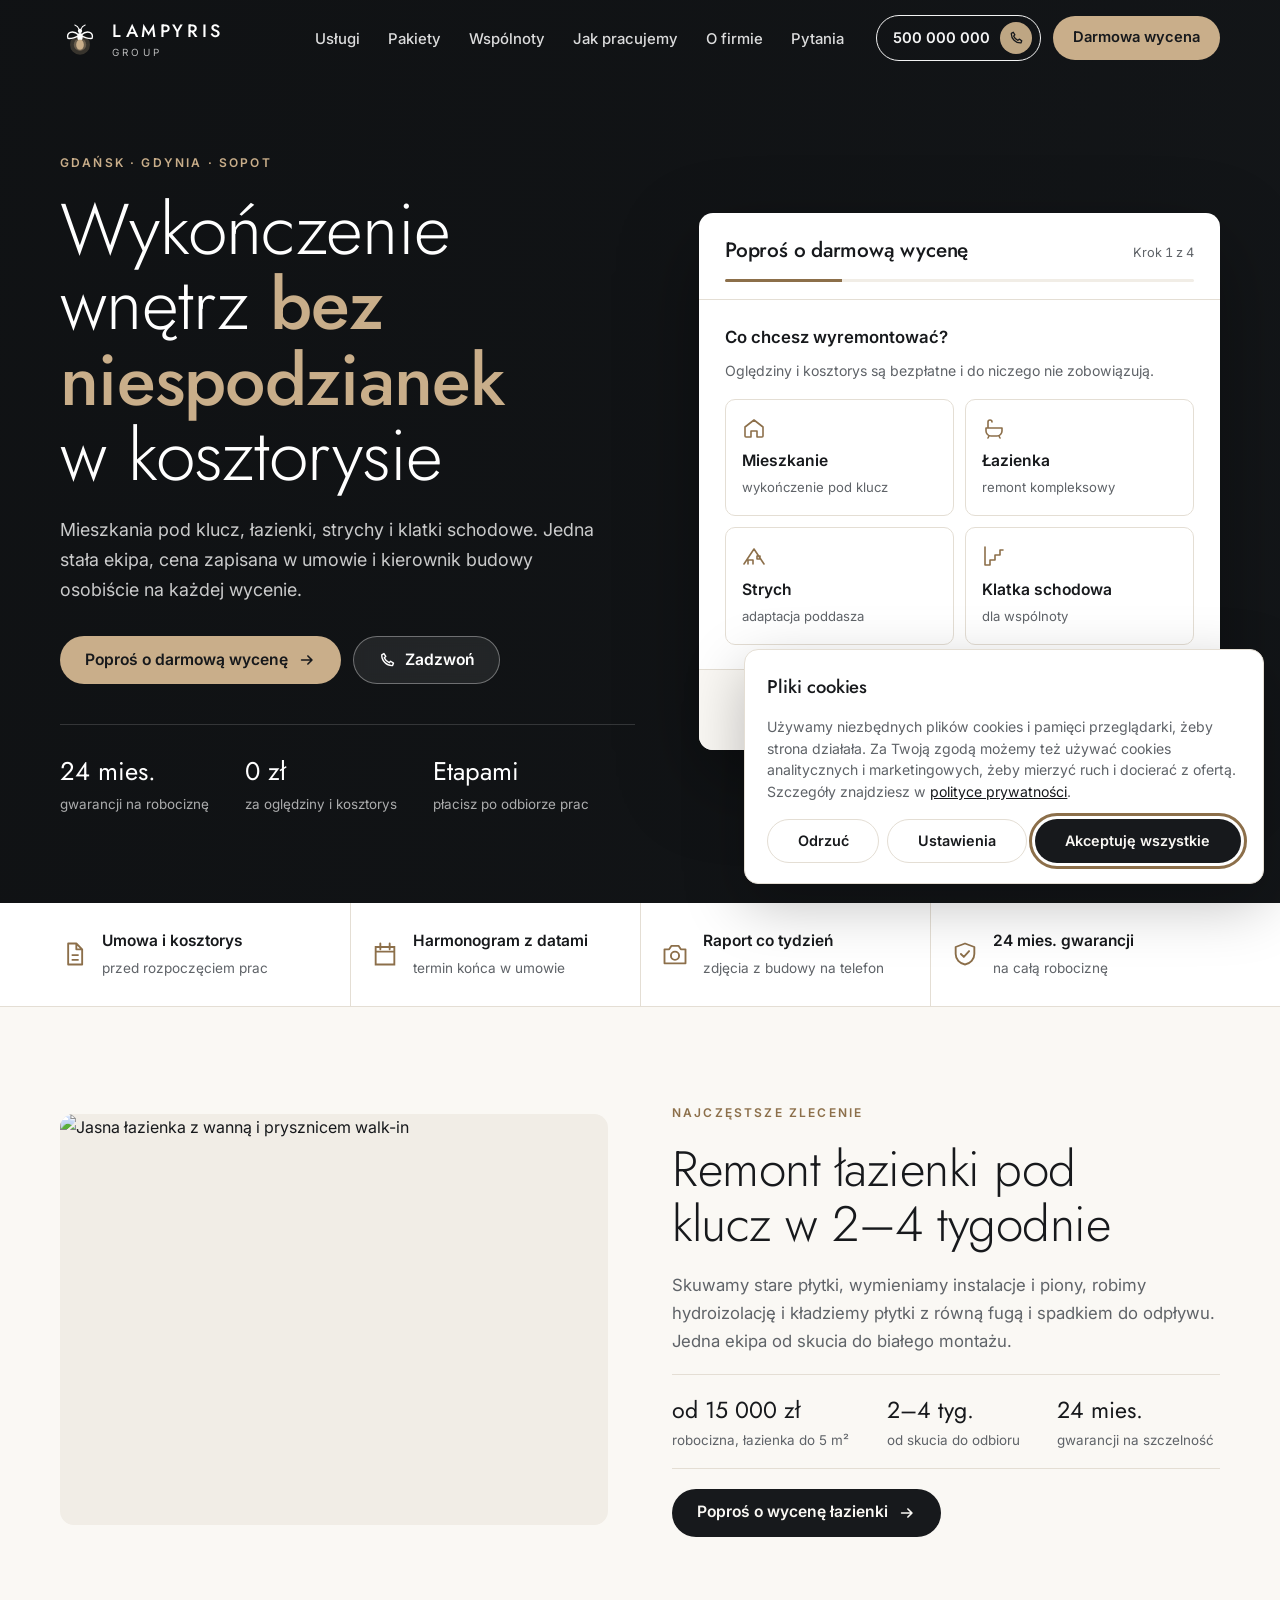
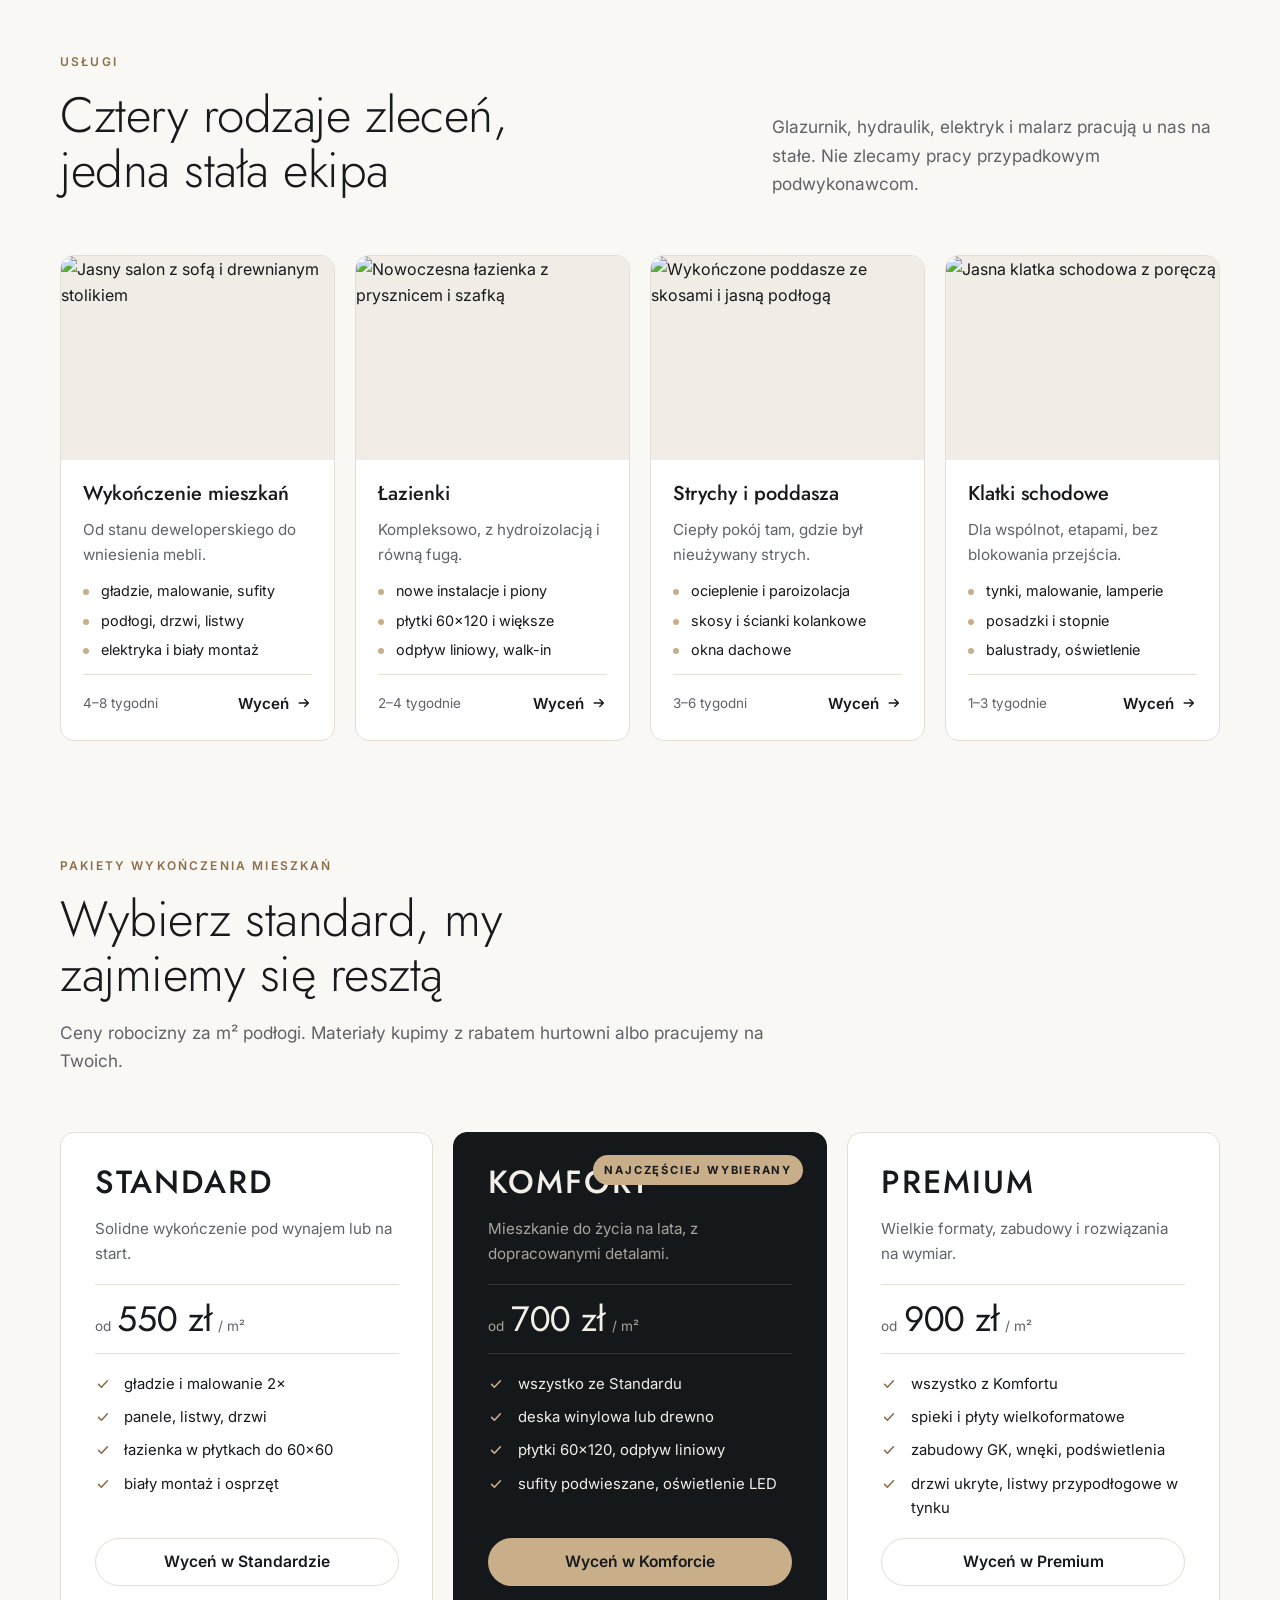
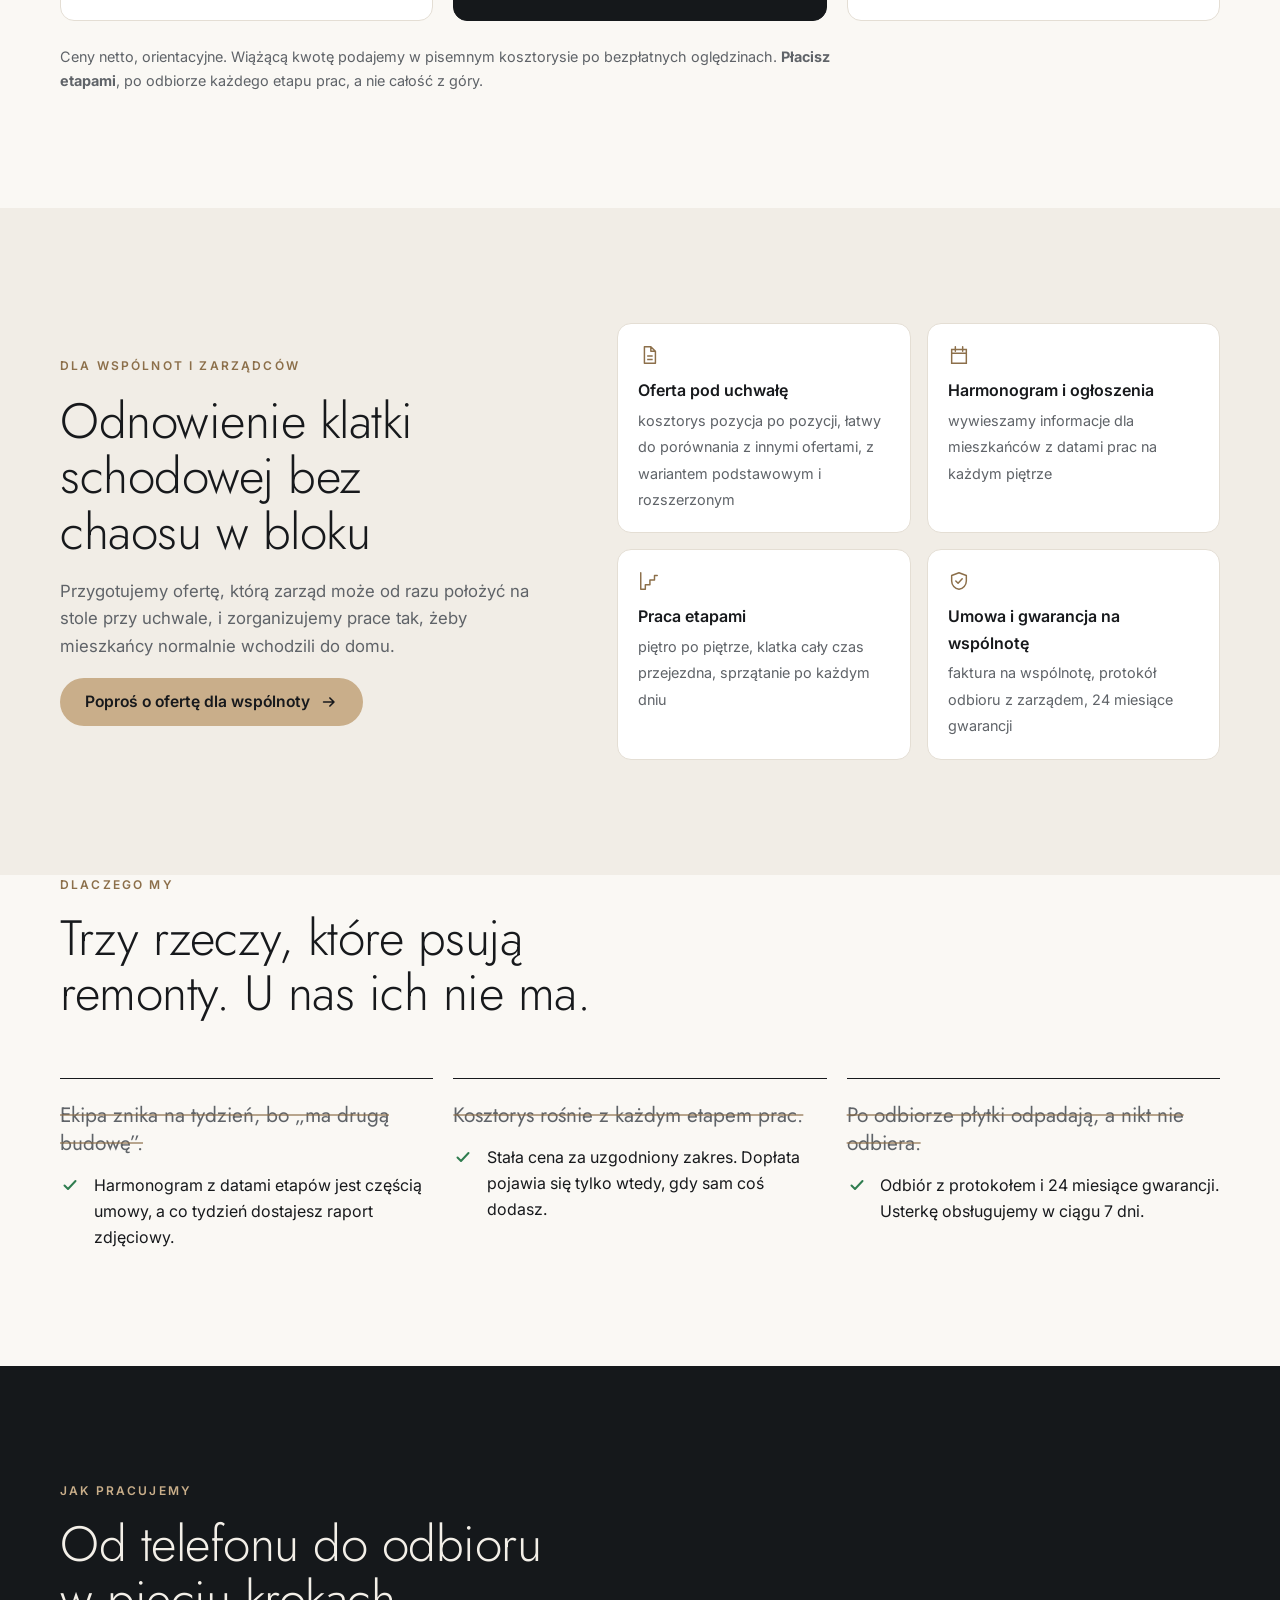
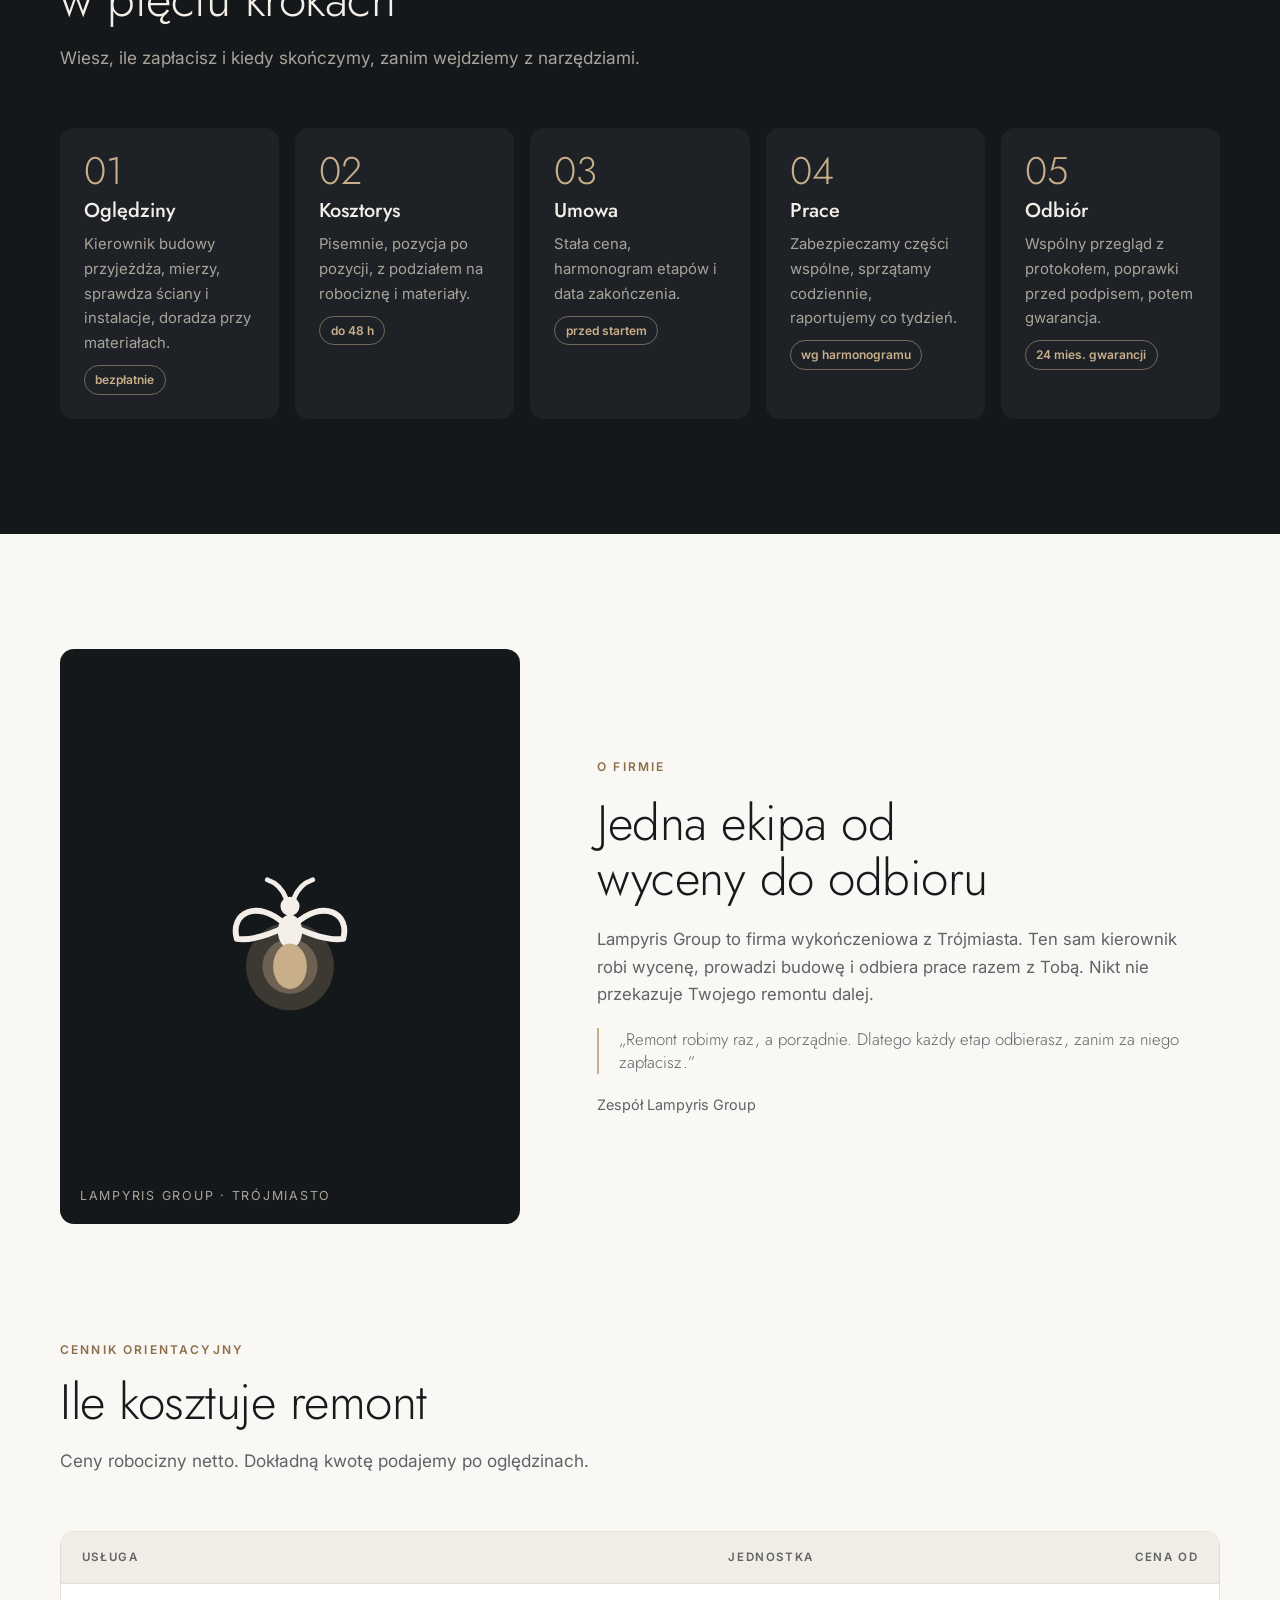
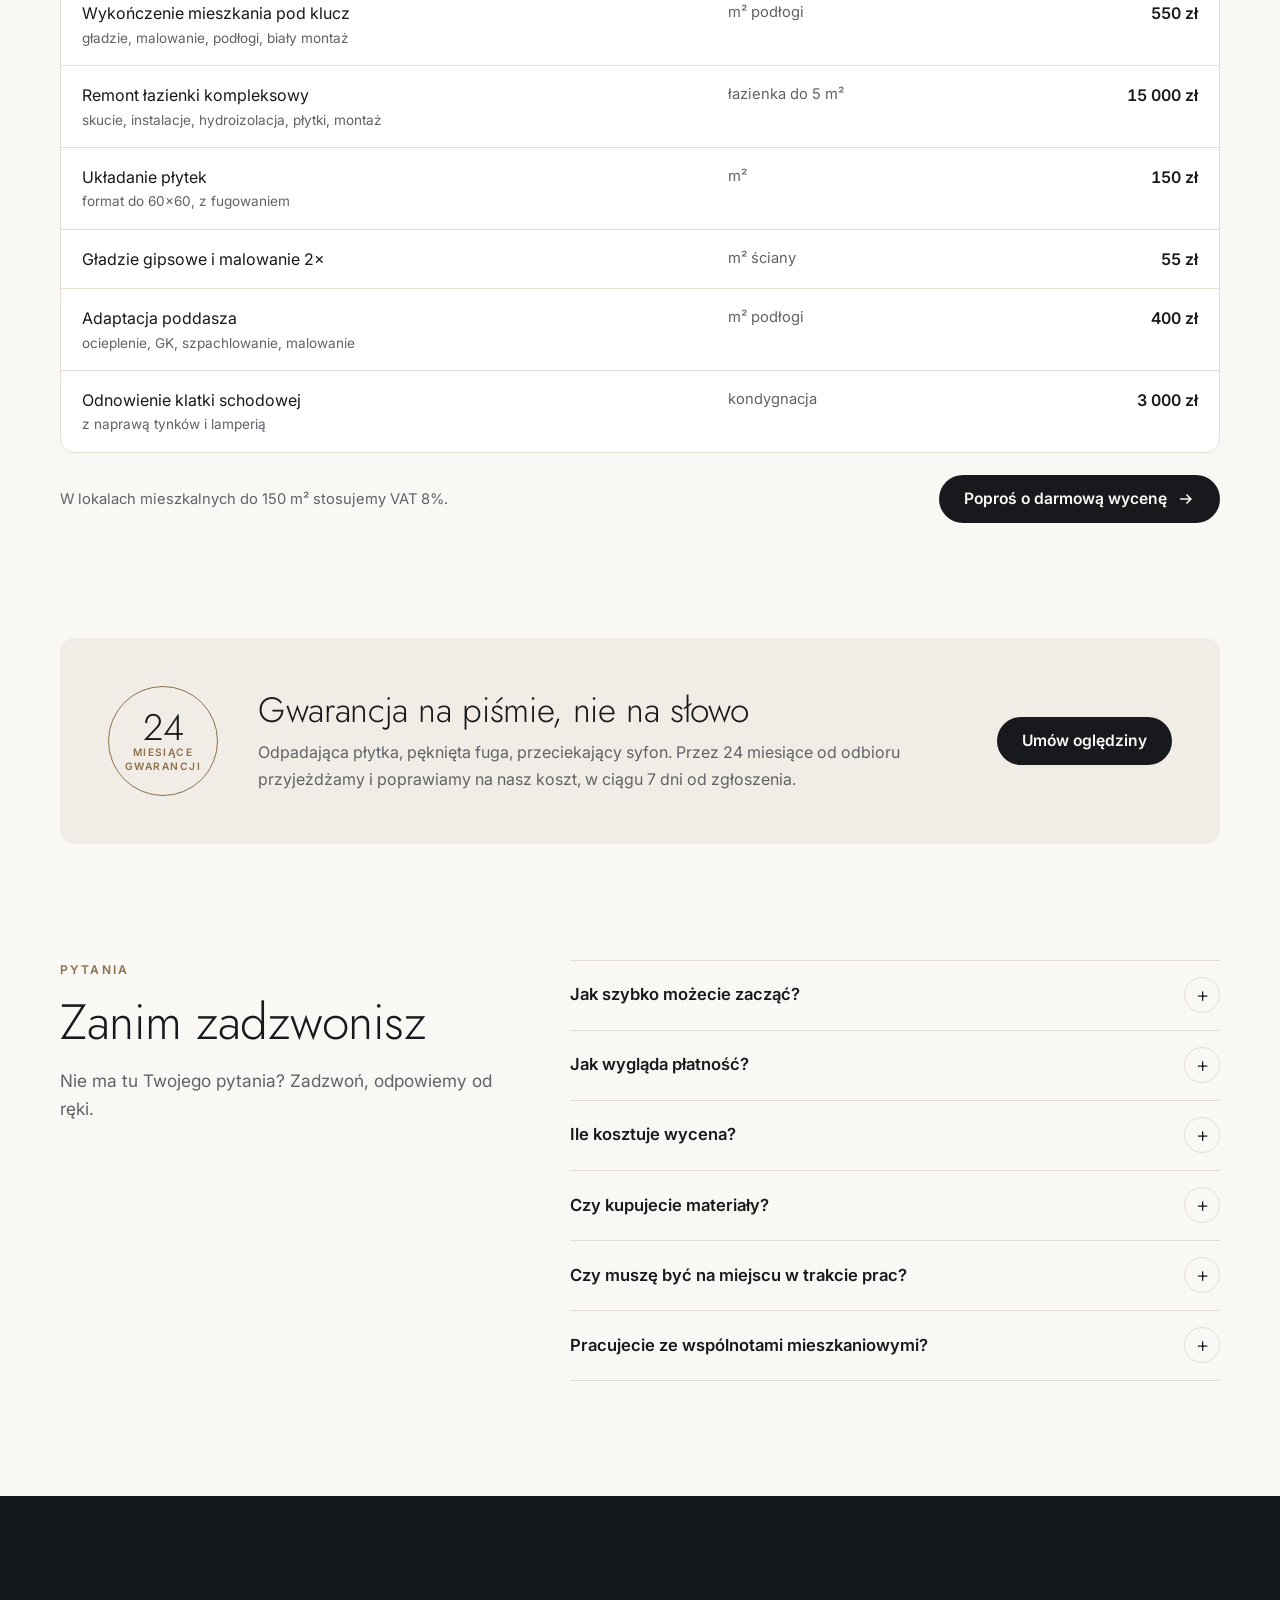
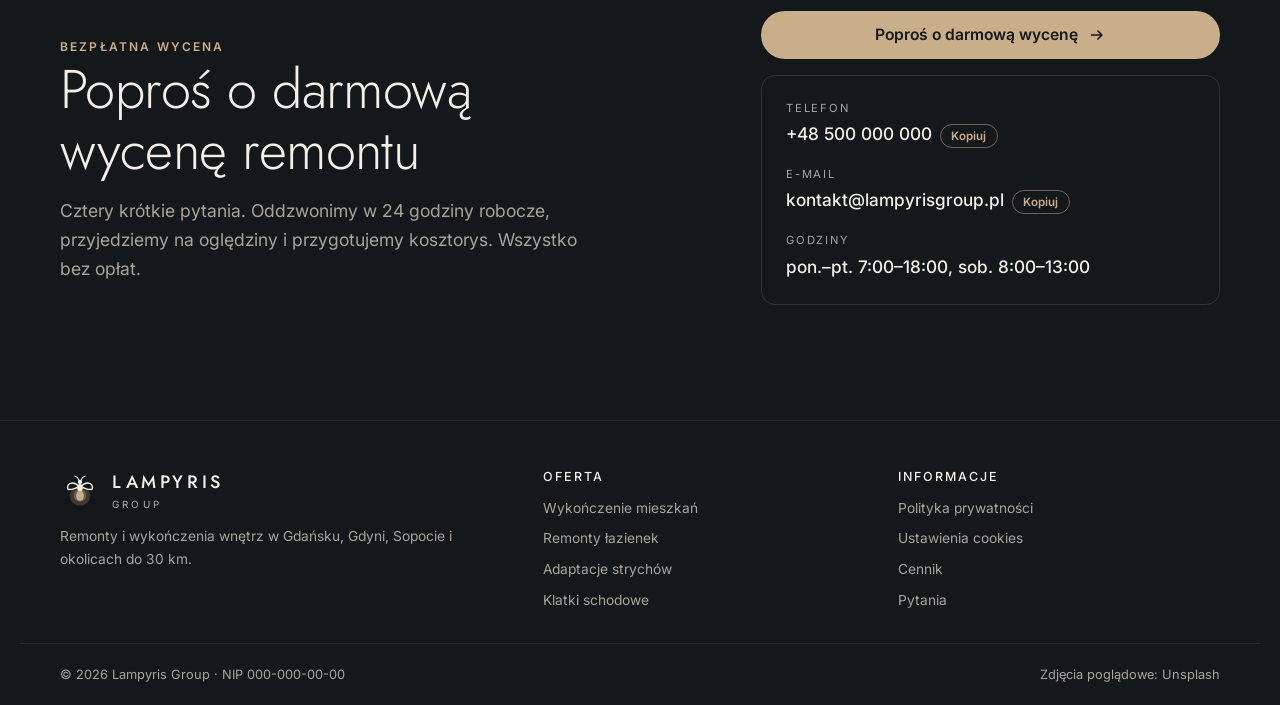
==== commit bd02e23b: "Rebranding na Lampyris Group, logo świetlik, zgłoszenia do bazy: index.html Co-Authored-By: Claude O" ====
--- a/index.html
+++ b/index.html
@@ -5,13 +5,14 @@
 <meta name="viewport" content="width=device-width,initial-scale=1,viewport-fit=cover">
 <meta name="robots" content="noindex">
 <meta name="theme-color" content="#15181B">
-<title>Świetlicki Wykończenia — remonty i wykończenia wnętrz w Trójmieście</title>
+<title>Lampyris Group — remonty i wykończenia wnętrz w Trójmieście</title>
 <meta name="description" content="Wykańczanie mieszkań, remonty łazienek, adaptacje strychów i klatek schodowych w Gdańsku, Gdyni i Sopocie. Stała cena w umowie, 24 miesiące gwarancji. Bezpłatne oględziny i wycena — oddzwaniamy w 24 godziny robocze.">
-<meta property="og:title" content="Świetlicki Wykończenia">
+<meta property="og:title" content="Lampyris Group">
 <meta property="og:description" content="Remonty i wykończenia wnętrz w Trójmieście. Bezpłatne oględziny i wycena — oddzwaniamy w 24 godziny robocze.">
 <meta property="og:type" content="website">
 <meta property="og:image" content="https://images.unsplash.com/photo-1745429523617-0d837856ca35?auto=format&fit=crop&w=1200&h=630&q=70">
 <link rel="preconnect" href="https://images.unsplash.com">
+<link rel="icon" href="favicon.svg" type="image/svg+xml">
 <link rel="preconnect" href="https://fonts.googleapis.com">
 <link rel="preconnect" href="https://fonts.gstatic.com" crossorigin>
 <link rel="stylesheet" href="https://fonts.googleapis.com/css2?family=Jost:wght@200;300;400;500&family=Inter:wght@400;500;600;700&display=swap">
@@ -36,9 +37,9 @@
 
 <header class="site-head" id="head">
   <div class="wrap head-row">
-    <a class="logo" href="#top" aria-label="Świetlicki Wykończenia — strona główna">
-      <span class="logo-mark" aria-hidden="true">IŚ</span>
-      <span class="logo-text"><b>Świetlicki</b><small>Wykończenia</small></span>
+    <a class="logo" href="#top" aria-label="Lampyris Group — strona główna">
+      <svg class="logo-mark" viewBox="0 0 48 48" aria-hidden="true"><circle cx="24" cy="32" r="12" fill="#C9AE8A" opacity=".22"/><circle cx="24" cy="32" r="7.5" fill="#C9AE8A" opacity=".35"/><path d="M22.6 20.5C15 13.5 7.5 17.5 9.5 24.5c3.8.6 9-1.2 13.6-3.4M25.4 20.5c7.6-7 15.1-3 13.1 4-3.8.6-9-1.2-13.6-3.4" fill="none" stroke="currentColor" stroke-width="1.6" stroke-linejoin="round"/><ellipse cx="24" cy="22.5" rx="3.3" ry="4.6" fill="currentColor"/><circle cx="24" cy="15.6" r="2.6" fill="currentColor"/><path d="M23 13.6c-1-2.6-2.8-4.4-5.2-5.2M25 13.6c1-2.6 2.8-4.4 5.2-5.2" fill="none" stroke="currentColor" stroke-width="1.3" stroke-linecap="round"/><ellipse cx="24" cy="32" rx="4.6" ry="6.2" fill="#C9AE8A"/></svg>
+      <span class="logo-text"><b>Lampyris</b><small>Group</small></span>
     </a>
     <nav class="nav" aria-label="Główna nawigacja">
       <ul>
@@ -60,7 +61,7 @@
 
 <div class="drawer" id="drawer" role="dialog" aria-modal="true" aria-label="Menu">
   <div class="drawer-top">
-    <span class="logo"><span class="logo-mark" aria-hidden="true">IŚ</span><span class="logo-text"><b>Świetlicki</b><small>Wykończenia</small></span></span>
+    <span class="logo"><svg class="logo-mark" viewBox="0 0 48 48" aria-hidden="true"><circle cx="24" cy="32" r="12" fill="#C9AE8A" opacity=".22"/><circle cx="24" cy="32" r="7.5" fill="#C9AE8A" opacity=".35"/><path d="M22.6 20.5C15 13.5 7.5 17.5 9.5 24.5c3.8.6 9-1.2 13.6-3.4M25.4 20.5c7.6-7 15.1-3 13.1 4-3.8.6-9-1.2-13.6-3.4" fill="none" stroke="currentColor" stroke-width="1.6" stroke-linejoin="round"/><ellipse cx="24" cy="22.5" rx="3.3" ry="4.6" fill="currentColor"/><circle cx="24" cy="15.6" r="2.6" fill="currentColor"/><path d="M23 13.6c-1-2.6-2.8-4.4-5.2-5.2M25 13.6c1-2.6 2.8-4.4 5.2-5.2" fill="none" stroke="currentColor" stroke-width="1.3" stroke-linecap="round"/><ellipse cx="24" cy="32" rx="4.6" ry="6.2" fill="#C9AE8A"/></svg><span class="logo-text"><b>Lampyris</b><small>Group</small></span></span>
     <button class="close-x" type="button" id="drawer-close" aria-label="Zamknij menu">×</button>
   </div>
   <nav aria-label="Menu mobilne">
@@ -91,7 +92,7 @@
       <div class="hero-text">
         <span class="eyebrow">Gdańsk · Gdynia · Sopot</span>
         <h1>Wykończenie wnętrz <strong>bez niespodzianek</strong> w&nbsp;kosztorysie</h1>
-        <p class="lead">Mieszkania pod klucz, łazienki, strychy i klatki schodowe. Jedna stała ekipa, cena zapisana w umowie i Irek Świetlicki osobiście na każdej wycenie.</p>
+        <p class="lead">Mieszkania pod klucz, łazienki, strychy i klatki schodowe. Jedna stała ekipa, cena zapisana w umowie i kierownik budowy osobiście na każdej wycenie.</p>
         <div class="hero-cta">
           <a class="btn btn-sand" href="#wycena">Poproś o darmową wycenę <svg width="18" height="18"><use href="#i-arrow"/></svg></a>
           <a class="btn btn-ghost-light" href="tel:+48500000000"><svg width="18" height="18"><use href="#i-phone"/></svg>Zadzwoń</a>
@@ -145,7 +146,7 @@
           </div>
           <div class="q" data-step="4" hidden>
             <p class="q-label">Gdzie oddzwonić z wyceną?</p>
-            <p class="q-hint" id="q-summary">Irek oddzwoni w ciągu 24 godzin roboczych i umówi bezpłatne oględziny.</p>
+            <p class="q-hint" id="q-summary">Oddzwonimy w ciągu 24 godzin roboczych i umówi bezpłatne oględziny.</p>
             <div class="row">
               <label for="q-name">Imię<input type="text" id="q-name" autocomplete="given-name"></label>
               <label for="q-phone">Telefon<input type="tel" id="q-phone" autocomplete="tel" inputmode="tel" placeholder="600 123 456"></label>
@@ -338,7 +339,7 @@
         <p>Wiesz, ile zapłacisz i kiedy skończymy, zanim wejdziemy z narzędziami.</p>
       </div>
       <ol class="process">
-        <li class="step"><span class="n">01</span><h3>Oględziny</h3><p>Irek przyjeżdża, mierzy, sprawdza ściany i instalacje, doradza przy materiałach.</p><span class="tag">bezpłatnie</span></li>
+        <li class="step"><span class="n">01</span><h3>Oględziny</h3><p>Kierownik budowy przyjeżdża, mierzy, sprawdza ściany i instalacje, doradza przy materiałach.</p><span class="tag">bezpłatnie</span></li>
         <li class="step"><span class="n">02</span><h3>Kosztorys</h3><p>Pisemnie, pozycja po pozycji, z podziałem na robociznę i materiały.</p><span class="tag">do 48 h</span></li>
         <li class="step"><span class="n">03</span><h3>Umowa</h3><p>Stała cena, harmonogram etapów i data zakończenia.</p><span class="tag">przed startem</span></li>
         <li class="step"><span class="n">04</span><h3>Prace</h3><p>Zabezpieczamy części wspólne, sprzątamy codziennie, raportujemy co tydzień.</p><span class="tag">wg harmonogramu</span></li>
@@ -349,14 +350,14 @@
 
   <section id="o-firmie">
     <div class="wrap about">
-      <!-- Wstaw zdjęcie Irka: <div class="portrait"><img src="irek.jpg" alt="Irek Świetlicki na budowie"></div> -->
-      <div class="portrait" aria-hidden="true"><span class="mono-big">IŚ</span><span class="cap">Irek Świetlicki · właściciel</span></div>
+      <!-- Wstaw zdjęcie ekipy: <div class="portrait"><img src="ekipa.jpg" alt="Ekipa Lampyris Group na budowie"></div> -->
+      <div class="portrait" aria-hidden="true"><svg class="mark-big" viewBox="0 0 48 48" aria-hidden="true"><circle cx="24" cy="32" r="12" fill="#C9AE8A" opacity=".22"/><circle cx="24" cy="32" r="7.5" fill="#C9AE8A" opacity=".35"/><path d="M22.6 20.5C15 13.5 7.5 17.5 9.5 24.5c3.8.6 9-1.2 13.6-3.4M25.4 20.5c7.6-7 15.1-3 13.1 4-3.8.6-9-1.2-13.6-3.4" fill="none" stroke="currentColor" stroke-width="1.6" stroke-linejoin="round"/><ellipse cx="24" cy="22.5" rx="3.3" ry="4.6" fill="currentColor"/><circle cx="24" cy="15.6" r="2.6" fill="currentColor"/><path d="M23 13.6c-1-2.6-2.8-4.4-5.2-5.2M25 13.6c1-2.6 2.8-4.4 5.2-5.2" fill="none" stroke="currentColor" stroke-width="1.3" stroke-linecap="round"/><ellipse cx="24" cy="32" rx="4.6" ry="6.2" fill="#C9AE8A"/></svg><span class="cap">Lampyris Group · Trójmiasto</span></div>
       <div class="about-text">
         <span class="eyebrow">O firmie</span>
-        <h2>Firma z nazwiskiem na drzwiach</h2>
-        <p>Świetlicki Wykończenia to rodzinna firma z Trójmiasta. Irek osobiście robi wyceny, prowadzi każdą budowę i odbiera prace razem z klientem.</p>
-        <p class="quote">„Podpisuję się nazwiskiem pod każdą łazienką. Dlatego wolę zrobić ją raz, a porządnie.”</p>
-        <span class="sign">Irek Świetlicki, właściciel</span>
+        <h2>Jedna ekipa od wyceny do odbioru</h2>
+        <p>Lampyris Group to firma wykończeniowa z Trójmiasta. Ten sam kierownik robi wycenę, prowadzi budowę i odbiera prace razem z Tobą. Nikt nie przekazuje Twojego remontu dalej.</p>
+        <p class="quote">„Remont robimy raz, a porządnie. Dlatego każdy etap odbierasz, zanim za niego zapłacisz.”</p>
+        <span class="sign">Zespół Lampyris Group</span>
       </div>
     </div>
   </section>
@@ -406,7 +407,7 @@
       <div class="sec-head" style="margin-bottom:0;align-content:start">
         <span class="eyebrow">Pytania</span>
         <h2>Zanim zadzwonisz</h2>
-        <p>Nie ma tu Twojego pytania? Zadzwoń, Irek odpowie od ręki.</p>
+        <p>Nie ma tu Twojego pytania? Zadzwoń, odpowiemy od ręki.</p>
       </div>
       <div class="faq">
         <details><summary>Jak szybko możecie zacząć?</summary><p>Oględziny umawiamy zwykle w ciągu kilku dni. Termin startu zależy od grafiku i wpisujemy go do umowy razem z datą zakończenia.</p></details>
@@ -431,7 +432,7 @@
         <div class="contact-card">
           <dl>
             <div><dt>Telefon</dt><dd><span id="tel">+48 500 000 000</span><button class="copy" type="button" data-copy="tel">Kopiuj</button></dd></div>
-            <div><dt>E-mail</dt><dd><span id="mail">kontakt@swietlicki-wykonczenia.pl</span><button class="copy" type="button" data-copy="mail">Kopiuj</button></dd></div>
+            <div><dt>E-mail</dt><dd><span id="mail">kontakt@lampyrisgroup.pl</span><button class="copy" type="button" data-copy="mail">Kopiuj</button></dd></div>
             <div><dt>Godziny</dt><dd>pon.–pt. 7:00–18:00, sob. 8:00–13:00</dd></div>
           </dl>
         </div>
@@ -443,7 +444,7 @@
 <footer class="site-foot">
   <div class="wrap foot-grid">
     <div>
-      <span class="logo"><span class="logo-mark" aria-hidden="true">IŚ</span><span class="logo-text"><b>Świetlicki</b><small>Wykończenia</small></span></span>
+      <span class="logo"><svg class="logo-mark" viewBox="0 0 48 48" aria-hidden="true"><circle cx="24" cy="32" r="12" fill="#C9AE8A" opacity=".22"/><circle cx="24" cy="32" r="7.5" fill="#C9AE8A" opacity=".35"/><path d="M22.6 20.5C15 13.5 7.5 17.5 9.5 24.5c3.8.6 9-1.2 13.6-3.4M25.4 20.5c7.6-7 15.1-3 13.1 4-3.8.6-9-1.2-13.6-3.4" fill="none" stroke="currentColor" stroke-width="1.6" stroke-linejoin="round"/><ellipse cx="24" cy="22.5" rx="3.3" ry="4.6" fill="currentColor"/><circle cx="24" cy="15.6" r="2.6" fill="currentColor"/><path d="M23 13.6c-1-2.6-2.8-4.4-5.2-5.2M25 13.6c1-2.6 2.8-4.4 5.2-5.2" fill="none" stroke="currentColor" stroke-width="1.3" stroke-linecap="round"/><ellipse cx="24" cy="32" rx="4.6" ry="6.2" fill="#C9AE8A"/></svg><span class="logo-text"><b>Lampyris</b><small>Group</small></span></span>
       <p>Remonty i wykończenia wnętrz w Gdańsku, Gdyni, Sopocie i okolicach do 30 km.</p>
     </div>
     <div>
@@ -456,7 +457,7 @@
     </div>
   </div>
   <div class="wrap foot-bottom">
-    <span>© 2026 Świetlicki Wykończenia · Irek Świetlicki · NIP 000-000-00-00</span>
+    <span>© 2026 Lampyris Group · NIP 000-000-00-00</span>
     <span>Zdjęcia poglądowe: Unsplash</span>
   </div>
 </footer>
--- a/styles.css
+++ b/styles.css
@@ -413,3 +413,8 @@
 .hoa-list svg{color:var(--sand-deep)}
 .hoa-list b{display:block;font-weight:600;margin-bottom:.2rem}
 .hoa-list span{font-size:.9rem;color:var(--muted)}
+
+/* logo Lampyris (świetlik) */
+svg.logo-mark{width:40px;height:40px;border:0;border-radius:0;display:block;flex:none}
+@media (max-width:639px){svg.logo-mark{width:36px;height:36px}}
+.portrait .mark-big{width:clamp(7rem,22vw,11rem);height:auto;color:var(--on-dark)}
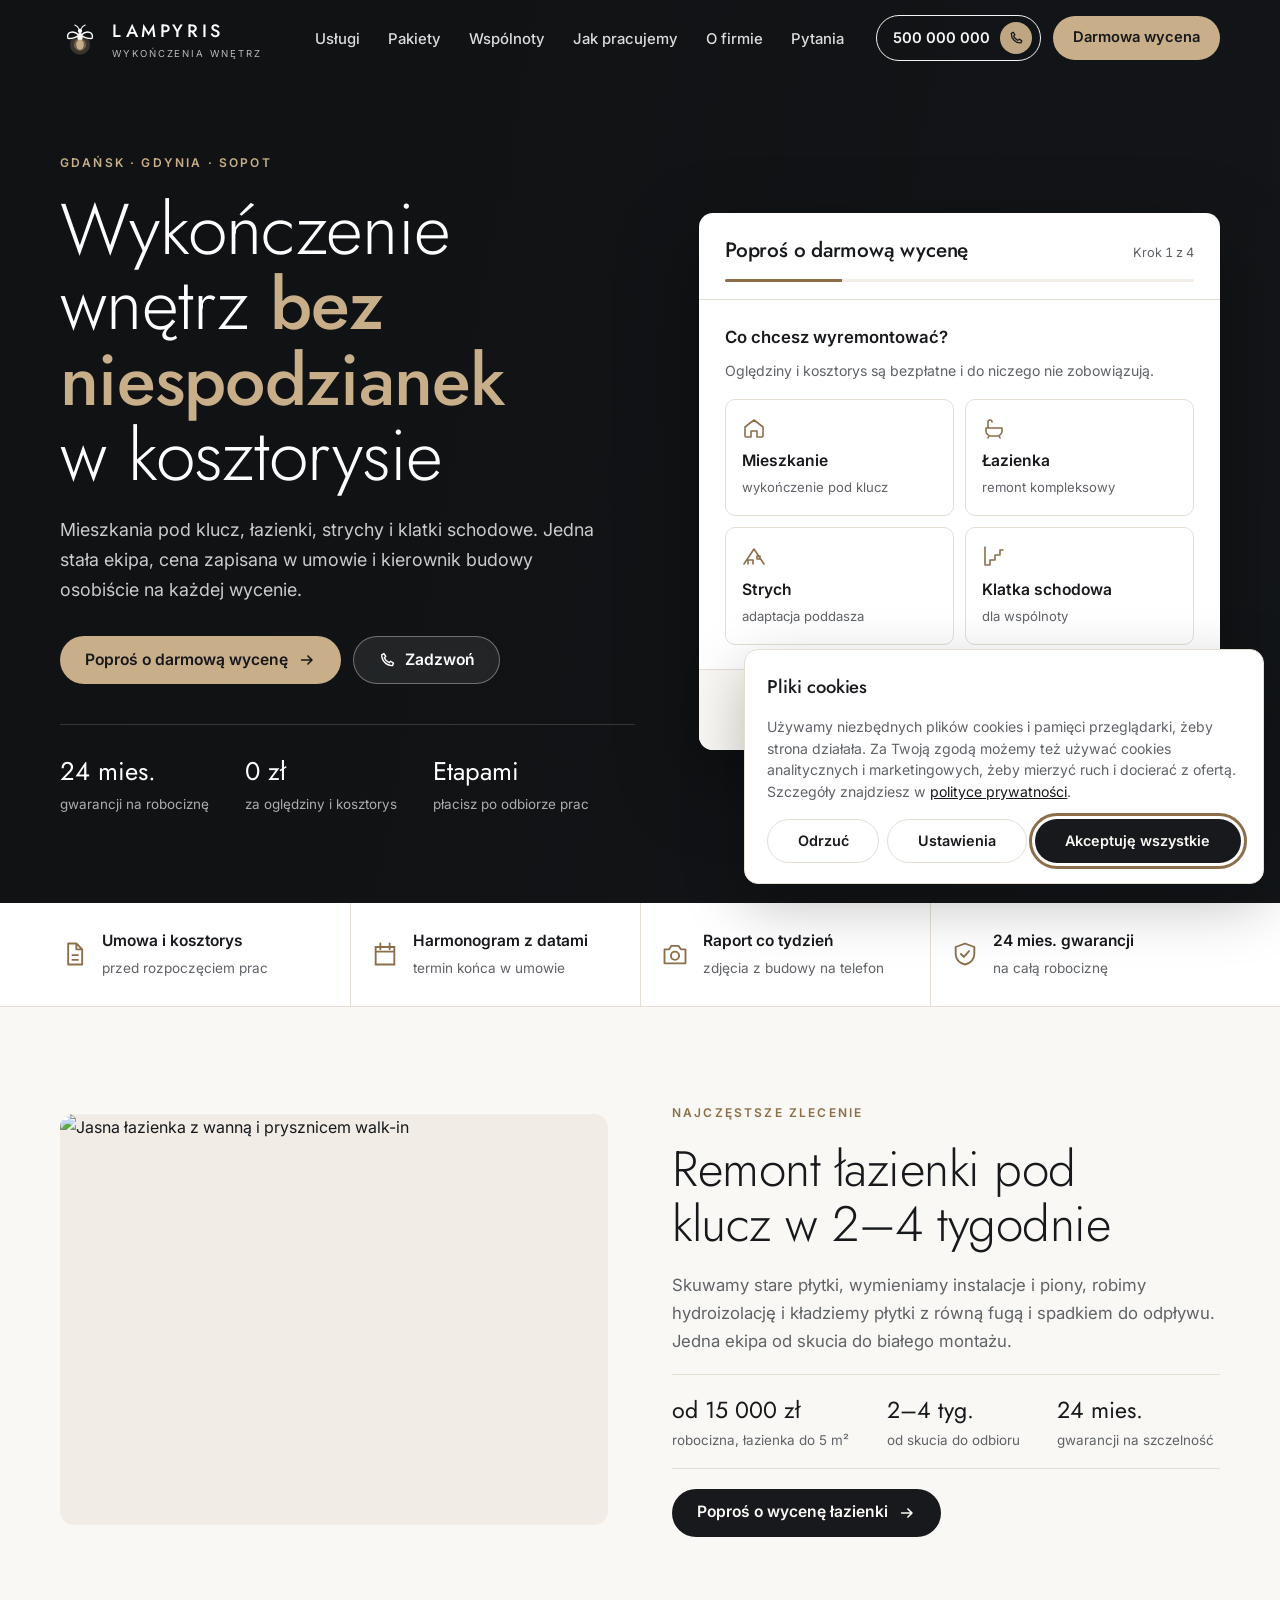
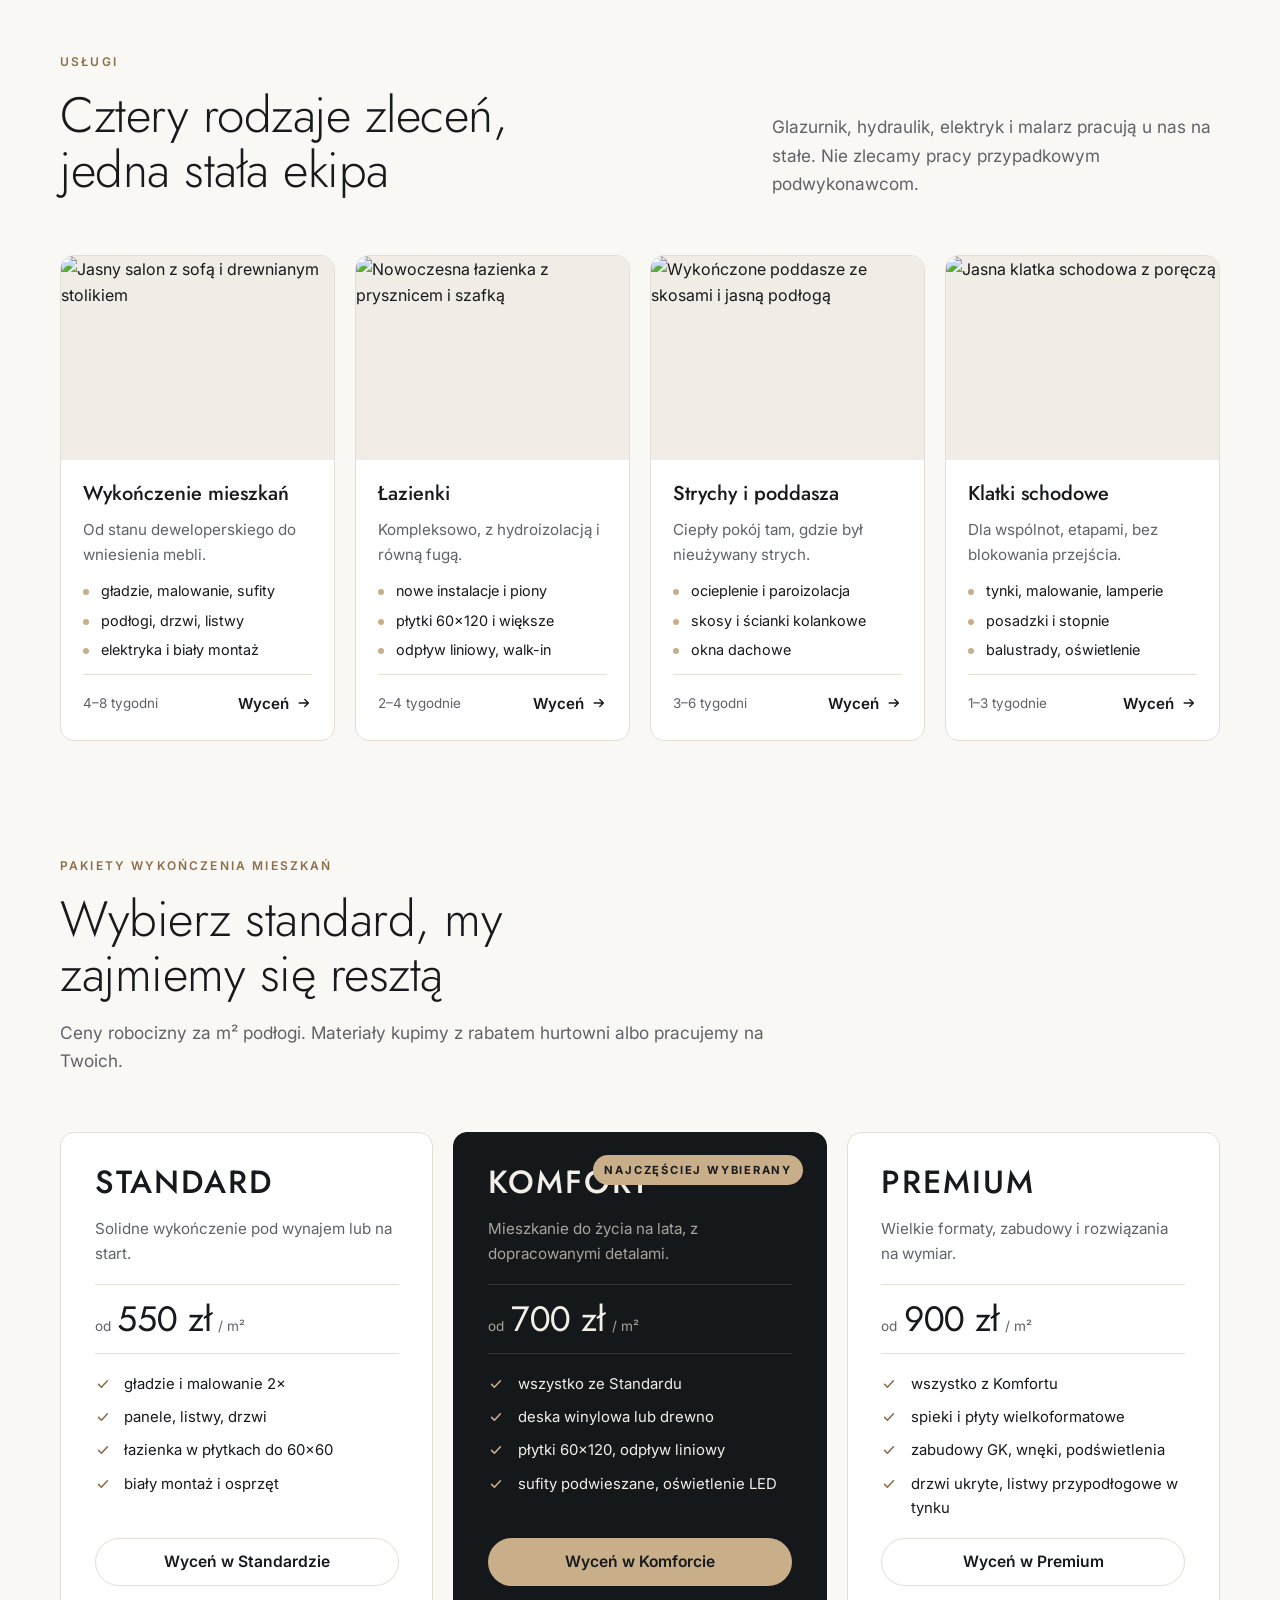
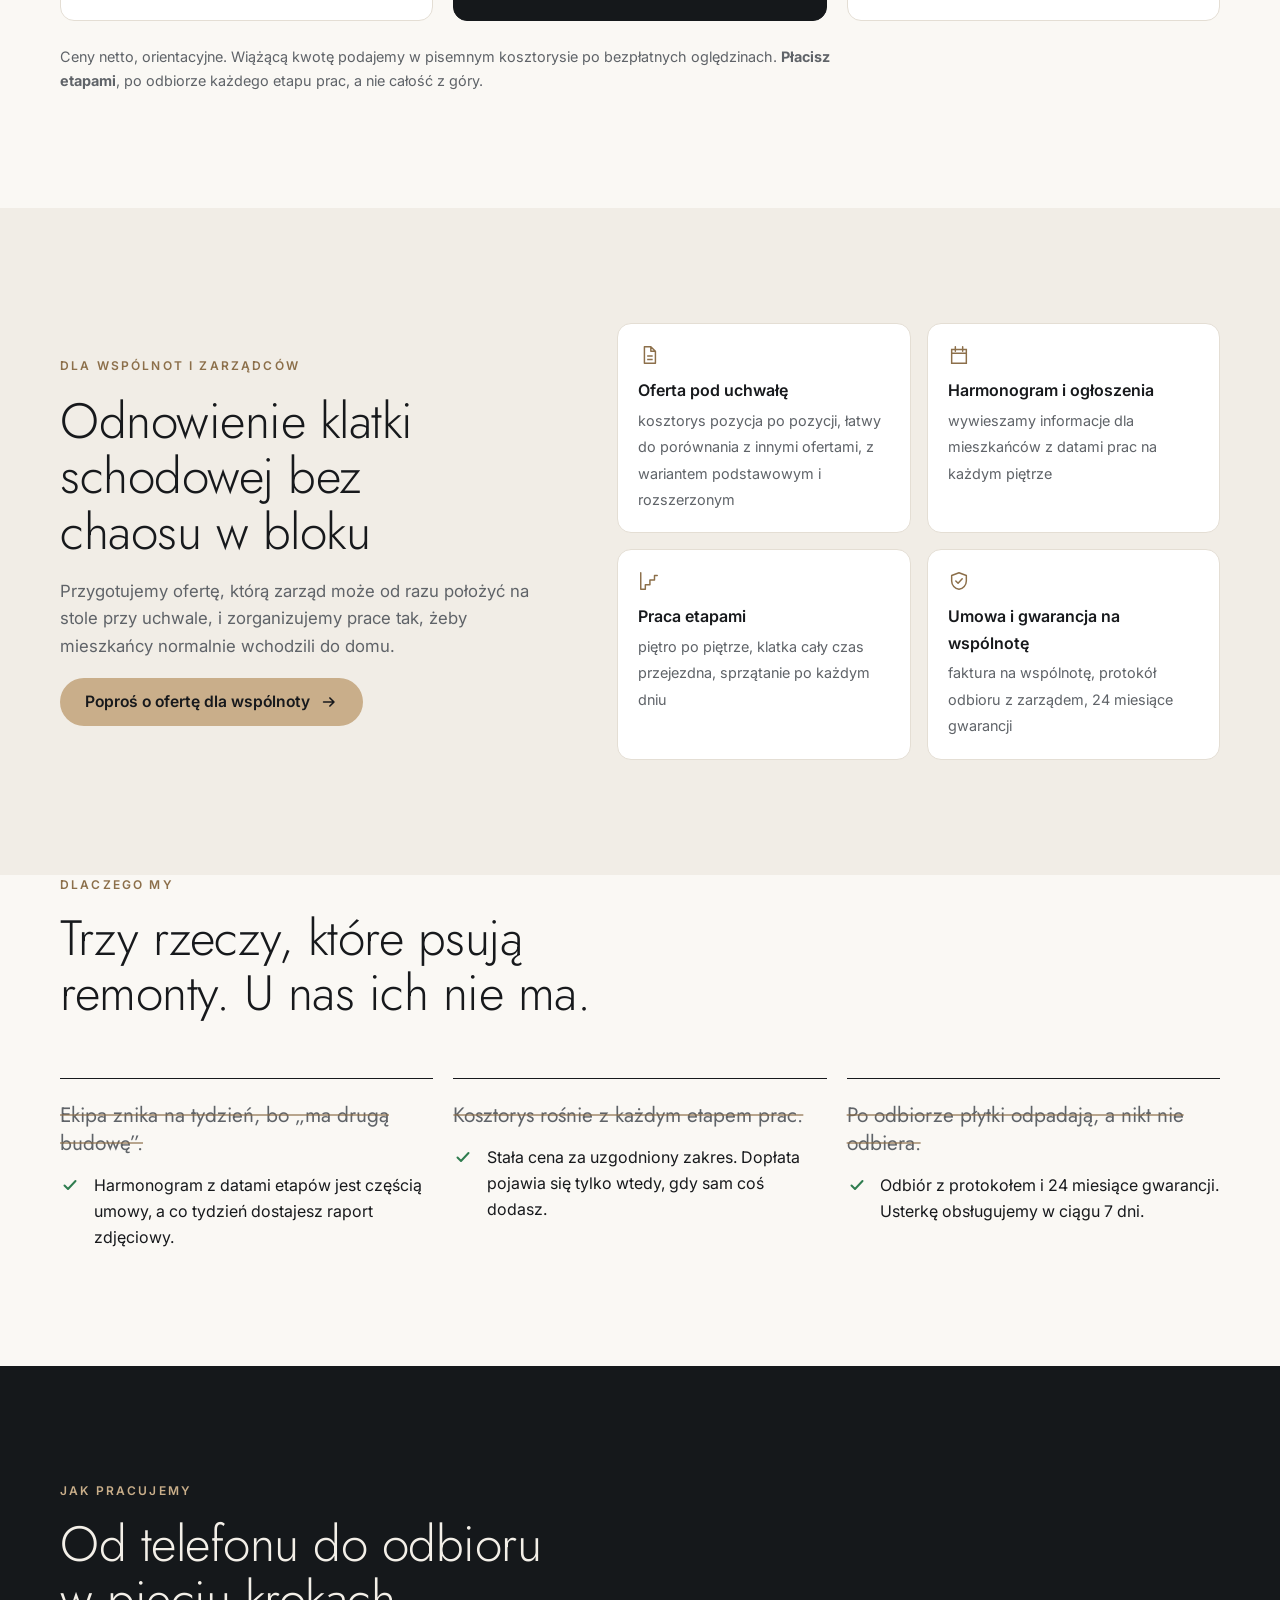
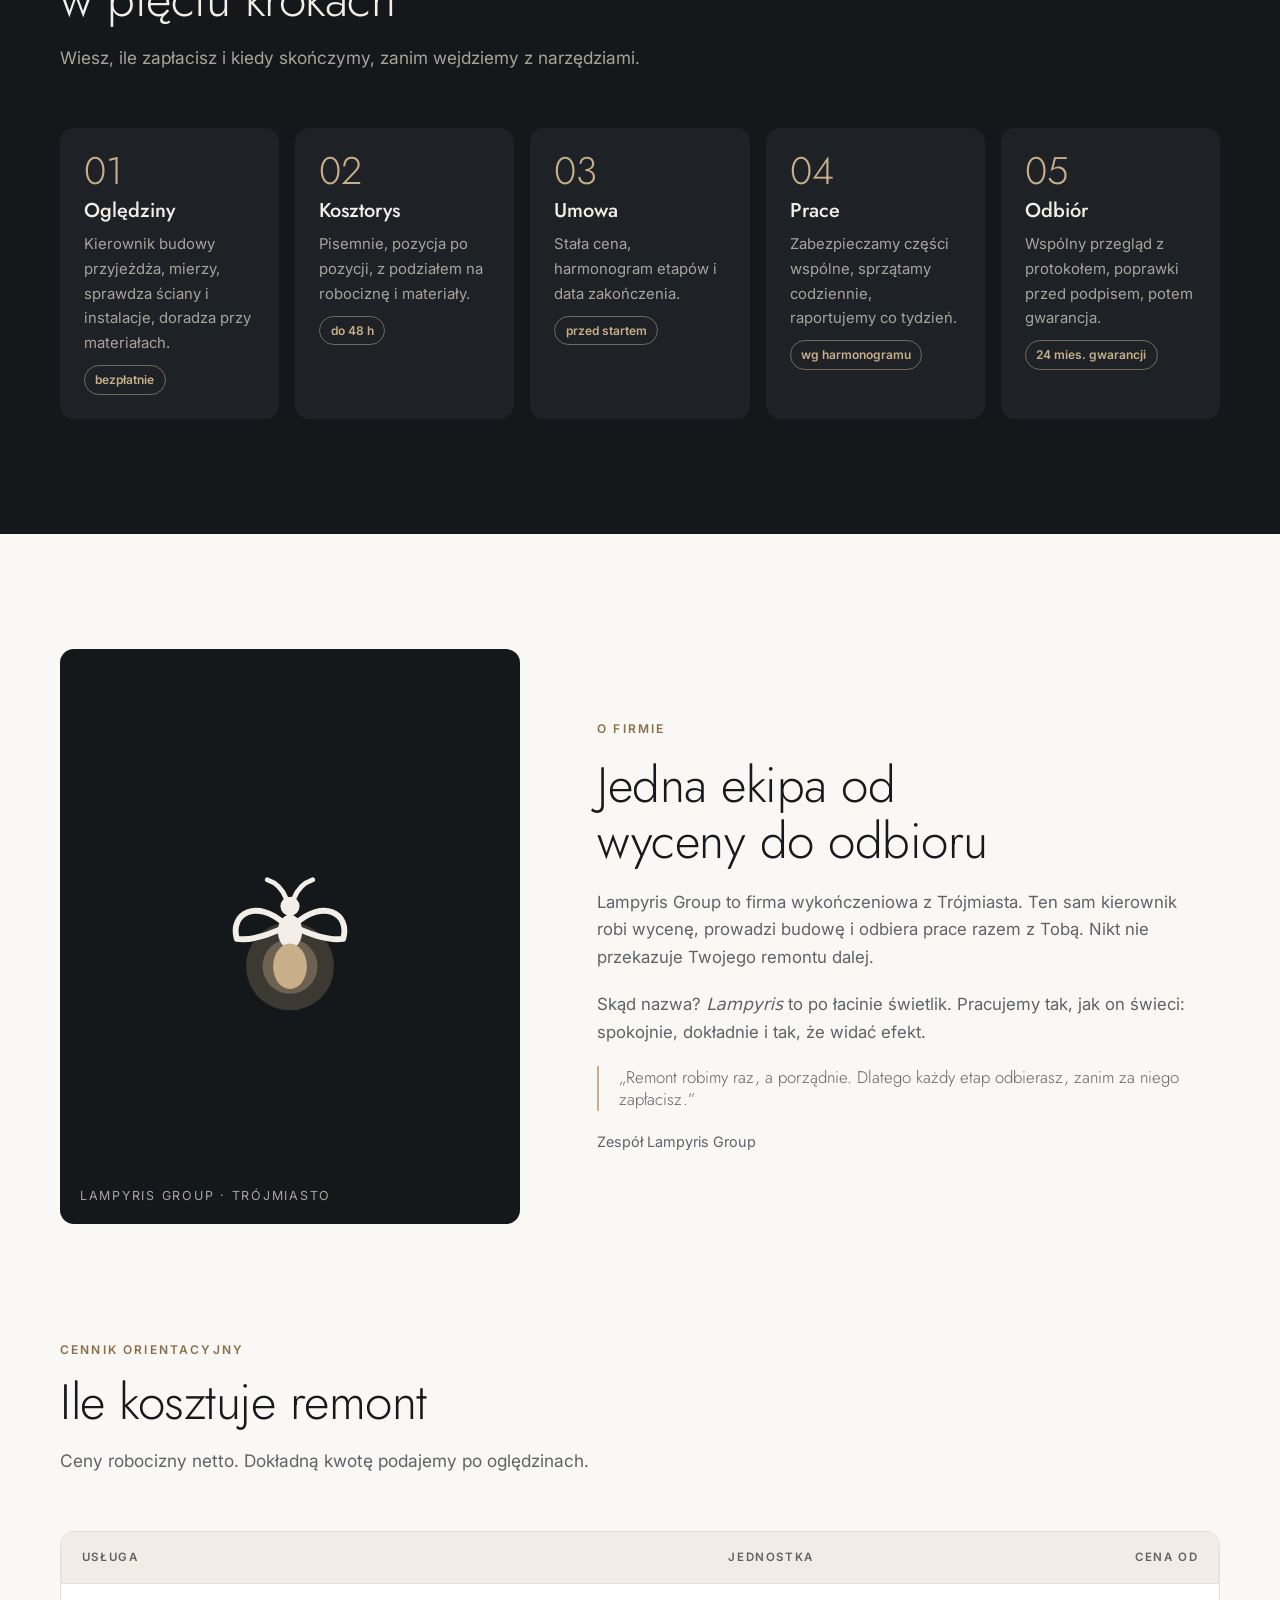
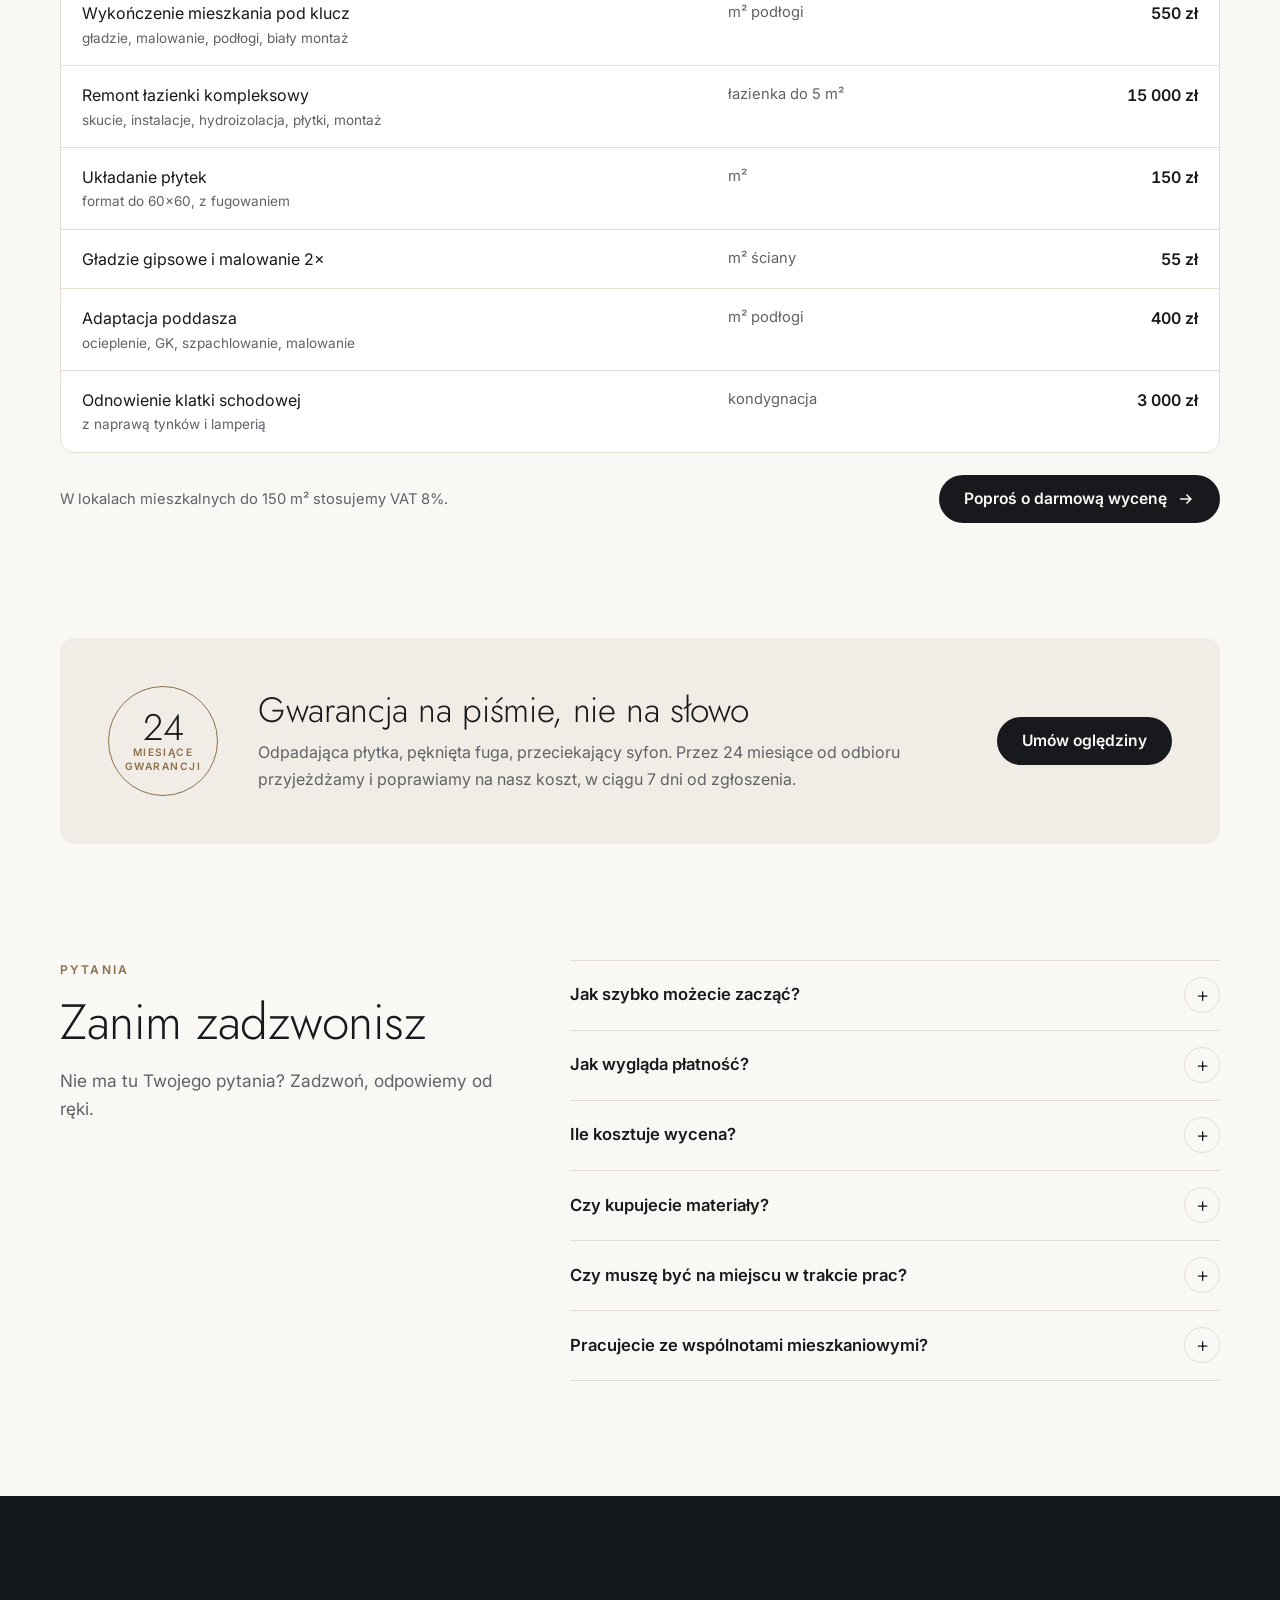
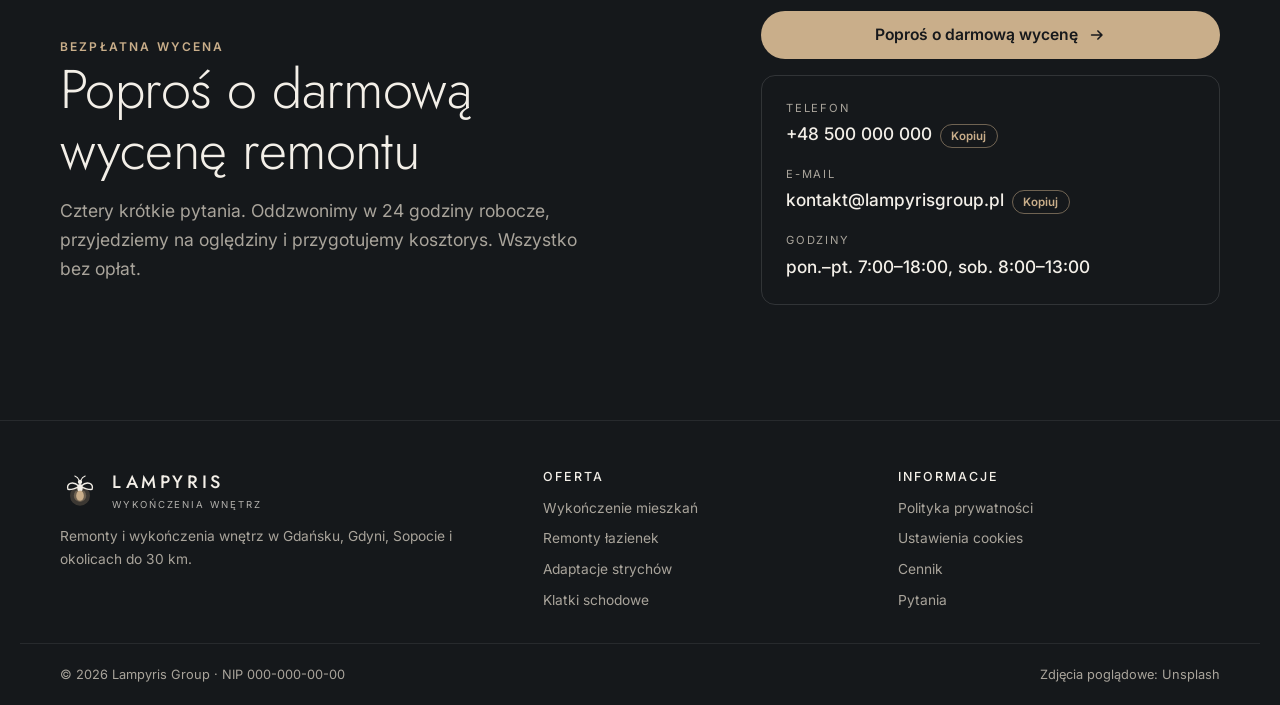
==== commit 5443e6ff: "Podpis pod logo „Wykończenia wnętrz” i znaczenie nazwy: index.html Co-Authored-By: Claude Opus 5.5 <" ====
--- a/index.html
+++ b/index.html
@@ -39,7 +39,7 @@
   <div class="wrap head-row">
     <a class="logo" href="#top" aria-label="Lampyris Group — strona główna">
       <svg class="logo-mark" viewBox="0 0 48 48" aria-hidden="true"><circle cx="24" cy="32" r="12" fill="#C9AE8A" opacity=".22"/><circle cx="24" cy="32" r="7.5" fill="#C9AE8A" opacity=".35"/><path d="M22.6 20.5C15 13.5 7.5 17.5 9.5 24.5c3.8.6 9-1.2 13.6-3.4M25.4 20.5c7.6-7 15.1-3 13.1 4-3.8.6-9-1.2-13.6-3.4" fill="none" stroke="currentColor" stroke-width="1.6" stroke-linejoin="round"/><ellipse cx="24" cy="22.5" rx="3.3" ry="4.6" fill="currentColor"/><circle cx="24" cy="15.6" r="2.6" fill="currentColor"/><path d="M23 13.6c-1-2.6-2.8-4.4-5.2-5.2M25 13.6c1-2.6 2.8-4.4 5.2-5.2" fill="none" stroke="currentColor" stroke-width="1.3" stroke-linecap="round"/><ellipse cx="24" cy="32" rx="4.6" ry="6.2" fill="#C9AE8A"/></svg>
-      <span class="logo-text"><b>Lampyris</b><small>Group</small></span>
+      <span class="logo-text"><b>Lampyris</b><small>Wykończenia wnętrz</small></span>
     </a>
     <nav class="nav" aria-label="Główna nawigacja">
       <ul>
@@ -61,7 +61,7 @@
 
 <div class="drawer" id="drawer" role="dialog" aria-modal="true" aria-label="Menu">
   <div class="drawer-top">
-    <span class="logo"><svg class="logo-mark" viewBox="0 0 48 48" aria-hidden="true"><circle cx="24" cy="32" r="12" fill="#C9AE8A" opacity=".22"/><circle cx="24" cy="32" r="7.5" fill="#C9AE8A" opacity=".35"/><path d="M22.6 20.5C15 13.5 7.5 17.5 9.5 24.5c3.8.6 9-1.2 13.6-3.4M25.4 20.5c7.6-7 15.1-3 13.1 4-3.8.6-9-1.2-13.6-3.4" fill="none" stroke="currentColor" stroke-width="1.6" stroke-linejoin="round"/><ellipse cx="24" cy="22.5" rx="3.3" ry="4.6" fill="currentColor"/><circle cx="24" cy="15.6" r="2.6" fill="currentColor"/><path d="M23 13.6c-1-2.6-2.8-4.4-5.2-5.2M25 13.6c1-2.6 2.8-4.4 5.2-5.2" fill="none" stroke="currentColor" stroke-width="1.3" stroke-linecap="round"/><ellipse cx="24" cy="32" rx="4.6" ry="6.2" fill="#C9AE8A"/></svg><span class="logo-text"><b>Lampyris</b><small>Group</small></span></span>
+    <span class="logo"><svg class="logo-mark" viewBox="0 0 48 48" aria-hidden="true"><circle cx="24" cy="32" r="12" fill="#C9AE8A" opacity=".22"/><circle cx="24" cy="32" r="7.5" fill="#C9AE8A" opacity=".35"/><path d="M22.6 20.5C15 13.5 7.5 17.5 9.5 24.5c3.8.6 9-1.2 13.6-3.4M25.4 20.5c7.6-7 15.1-3 13.1 4-3.8.6-9-1.2-13.6-3.4" fill="none" stroke="currentColor" stroke-width="1.6" stroke-linejoin="round"/><ellipse cx="24" cy="22.5" rx="3.3" ry="4.6" fill="currentColor"/><circle cx="24" cy="15.6" r="2.6" fill="currentColor"/><path d="M23 13.6c-1-2.6-2.8-4.4-5.2-5.2M25 13.6c1-2.6 2.8-4.4 5.2-5.2" fill="none" stroke="currentColor" stroke-width="1.3" stroke-linecap="round"/><ellipse cx="24" cy="32" rx="4.6" ry="6.2" fill="#C9AE8A"/></svg><span class="logo-text"><b>Lampyris</b><small>Wykończenia wnętrz</small></span></span>
     <button class="close-x" type="button" id="drawer-close" aria-label="Zamknij menu">×</button>
   </div>
   <nav aria-label="Menu mobilne">
@@ -356,6 +356,7 @@
         <span class="eyebrow">O firmie</span>
         <h2>Jedna ekipa od wyceny do odbioru</h2>
         <p>Lampyris Group to firma wykończeniowa z Trójmiasta. Ten sam kierownik robi wycenę, prowadzi budowę i odbiera prace razem z Tobą. Nikt nie przekazuje Twojego remontu dalej.</p>
+        <p>Skąd nazwa? <em>Lampyris</em> to po łacinie świetlik. Pracujemy tak, jak on świeci: spokojnie, dokładnie i tak, że widać efekt.</p>
         <p class="quote">„Remont robimy raz, a porządnie. Dlatego każdy etap odbierasz, zanim za niego zapłacisz.”</p>
         <span class="sign">Zespół Lampyris Group</span>
       </div>
@@ -444,7 +445,7 @@
 <footer class="site-foot">
   <div class="wrap foot-grid">
     <div>
-      <span class="logo"><svg class="logo-mark" viewBox="0 0 48 48" aria-hidden="true"><circle cx="24" cy="32" r="12" fill="#C9AE8A" opacity=".22"/><circle cx="24" cy="32" r="7.5" fill="#C9AE8A" opacity=".35"/><path d="M22.6 20.5C15 13.5 7.5 17.5 9.5 24.5c3.8.6 9-1.2 13.6-3.4M25.4 20.5c7.6-7 15.1-3 13.1 4-3.8.6-9-1.2-13.6-3.4" fill="none" stroke="currentColor" stroke-width="1.6" stroke-linejoin="round"/><ellipse cx="24" cy="22.5" rx="3.3" ry="4.6" fill="currentColor"/><circle cx="24" cy="15.6" r="2.6" fill="currentColor"/><path d="M23 13.6c-1-2.6-2.8-4.4-5.2-5.2M25 13.6c1-2.6 2.8-4.4 5.2-5.2" fill="none" stroke="currentColor" stroke-width="1.3" stroke-linecap="round"/><ellipse cx="24" cy="32" rx="4.6" ry="6.2" fill="#C9AE8A"/></svg><span class="logo-text"><b>Lampyris</b><small>Group</small></span></span>
+      <span class="logo"><svg class="logo-mark" viewBox="0 0 48 48" aria-hidden="true"><circle cx="24" cy="32" r="12" fill="#C9AE8A" opacity=".22"/><circle cx="24" cy="32" r="7.5" fill="#C9AE8A" opacity=".35"/><path d="M22.6 20.5C15 13.5 7.5 17.5 9.5 24.5c3.8.6 9-1.2 13.6-3.4M25.4 20.5c7.6-7 15.1-3 13.1 4-3.8.6-9-1.2-13.6-3.4" fill="none" stroke="currentColor" stroke-width="1.6" stroke-linejoin="round"/><ellipse cx="24" cy="22.5" rx="3.3" ry="4.6" fill="currentColor"/><circle cx="24" cy="15.6" r="2.6" fill="currentColor"/><path d="M23 13.6c-1-2.6-2.8-4.4-5.2-5.2M25 13.6c1-2.6 2.8-4.4 5.2-5.2" fill="none" stroke="currentColor" stroke-width="1.3" stroke-linecap="round"/><ellipse cx="24" cy="32" rx="4.6" ry="6.2" fill="#C9AE8A"/></svg><span class="logo-text"><b>Lampyris</b><small>Wykończenia wnętrz</small></span></span>
       <p>Remonty i wykończenia wnętrz w Gdańsku, Gdyni, Sopocie i okolicach do 30 km.</p>
     </div>
     <div>
--- a/styles.css
+++ b/styles.css
@@ -64,7 +64,7 @@
 .logo{display:flex;align-items:center;gap:.75rem;text-decoration:none;line-height:1}
 .logo-mark{width:40px;height:40px;border-radius:50%;border:1.5px solid currentColor;display:grid;place-items:center;font:500 .95rem var(--f-display);letter-spacing:.02em;flex:none}
 .logo-text b{display:block;font:500 1.12rem var(--f-display);letter-spacing:.2em;text-transform:uppercase}
-.logo-text small{display:block;font-size:.62rem;letter-spacing:.32em;text-transform:uppercase;opacity:.7;margin-top:.3rem}
+.logo-text small{display:block;font-size:.6rem;letter-spacing:.2em;white-space:nowrap;text-transform:uppercase;opacity:.7;margin-top:.3rem}
 .nav{display:flex;align-items:center;gap:2rem}
 .nav ul{display:flex;gap:1.75rem;list-style:none;margin:0;padding:0}
 .nav ul a{text-decoration:none;font-size:.93rem;font-weight:500;opacity:.85;transition:opacity .2s}
